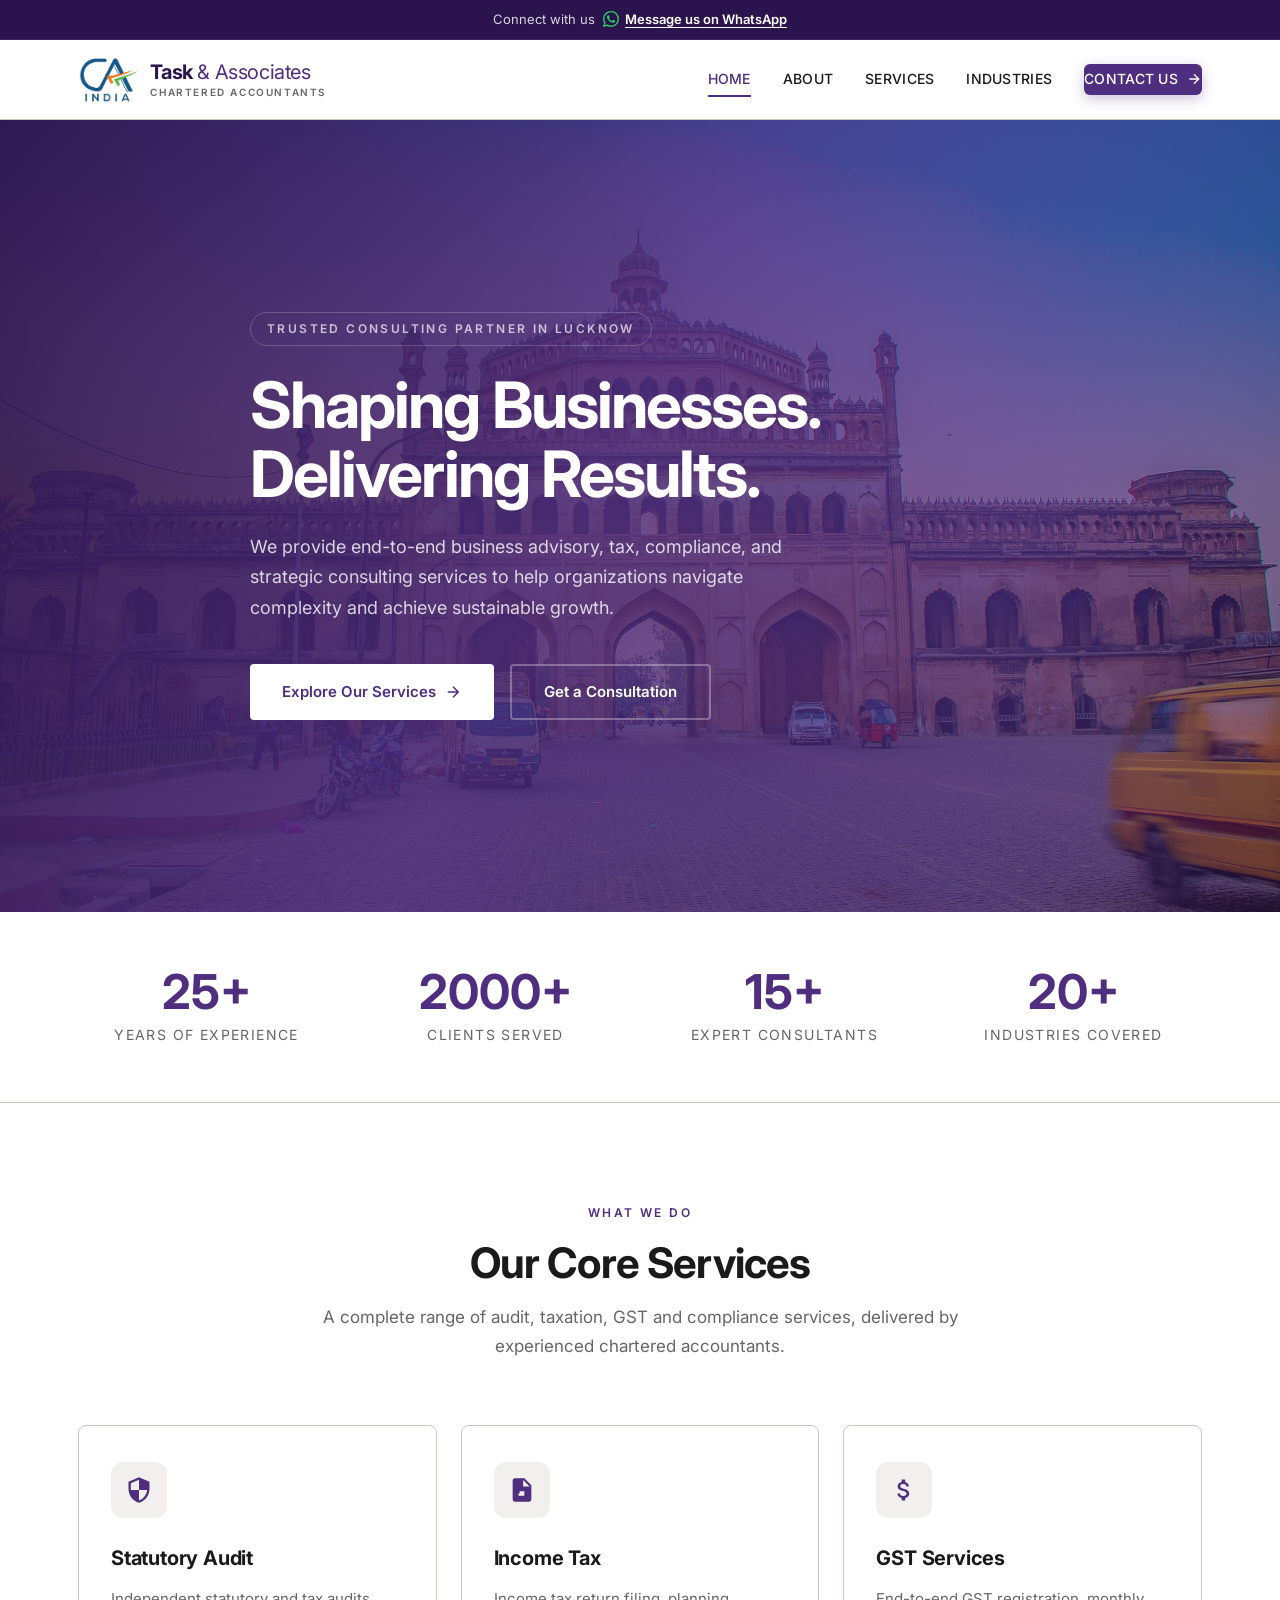
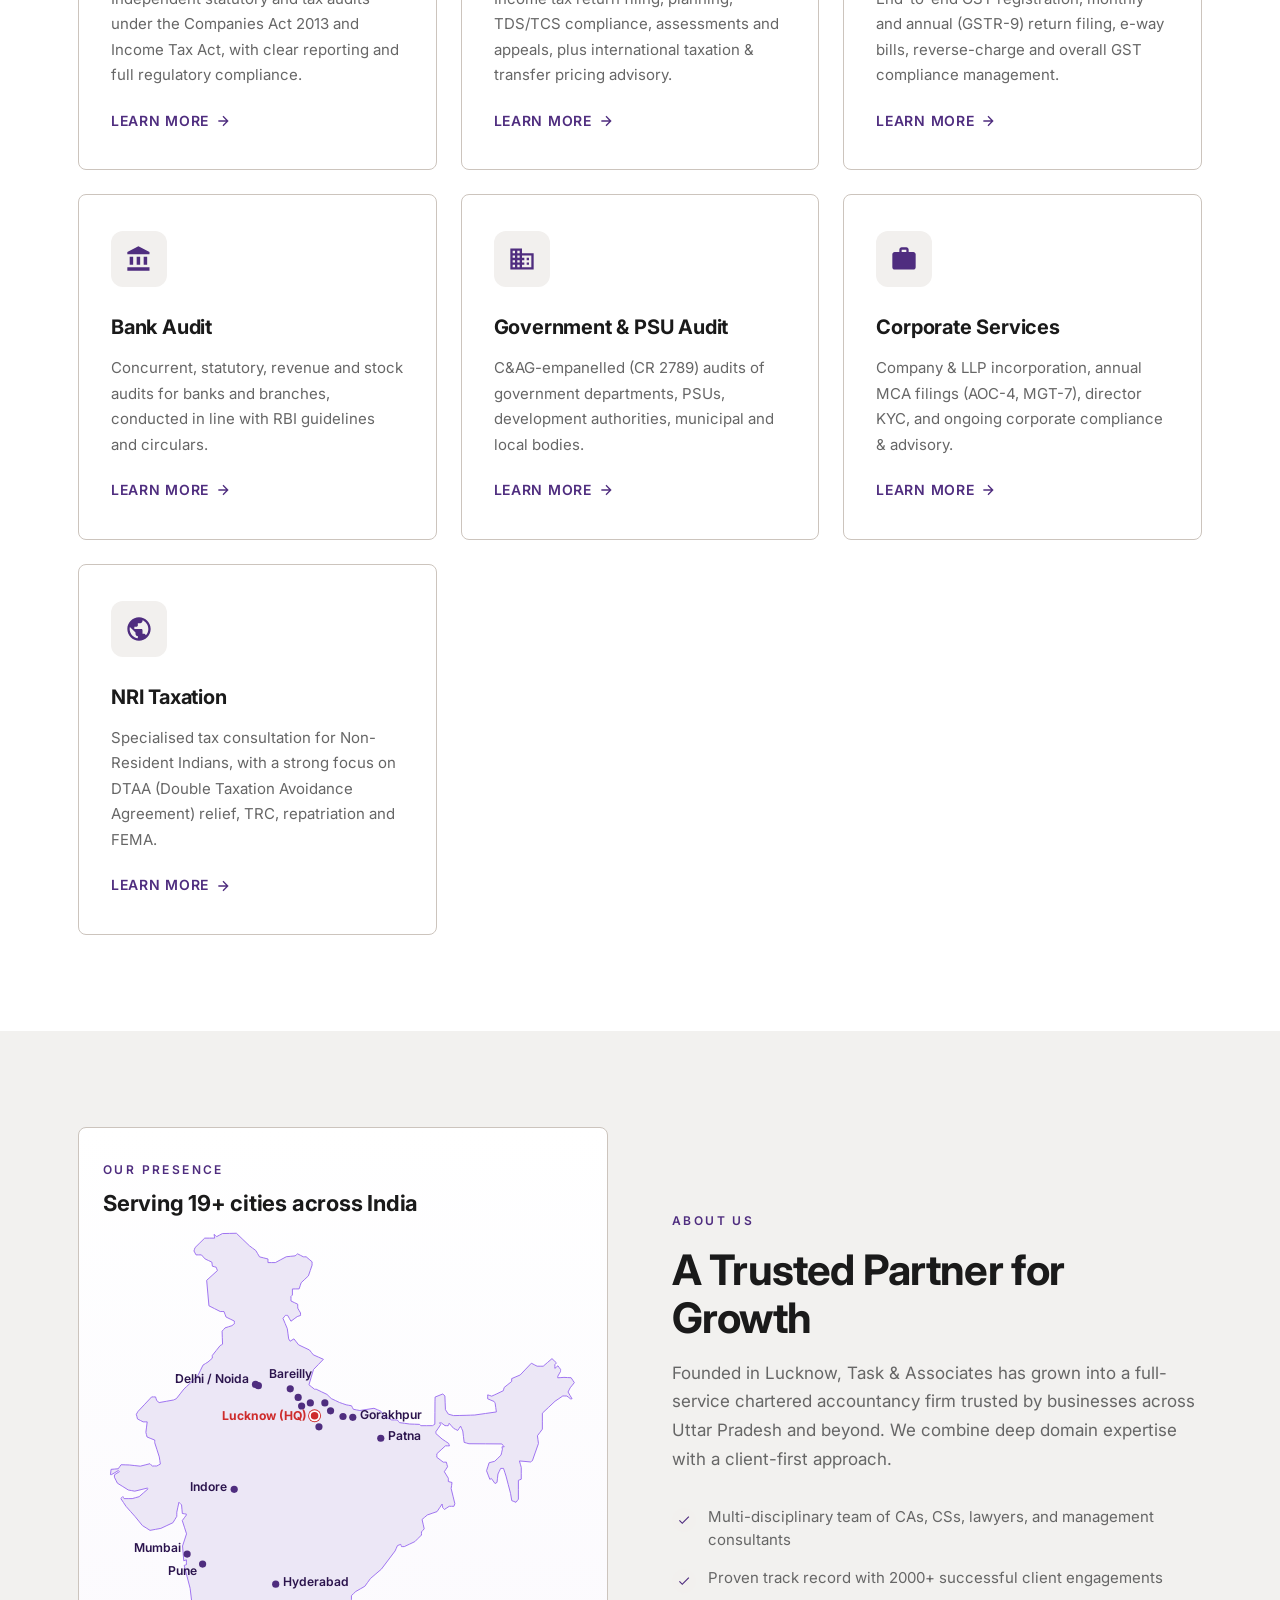
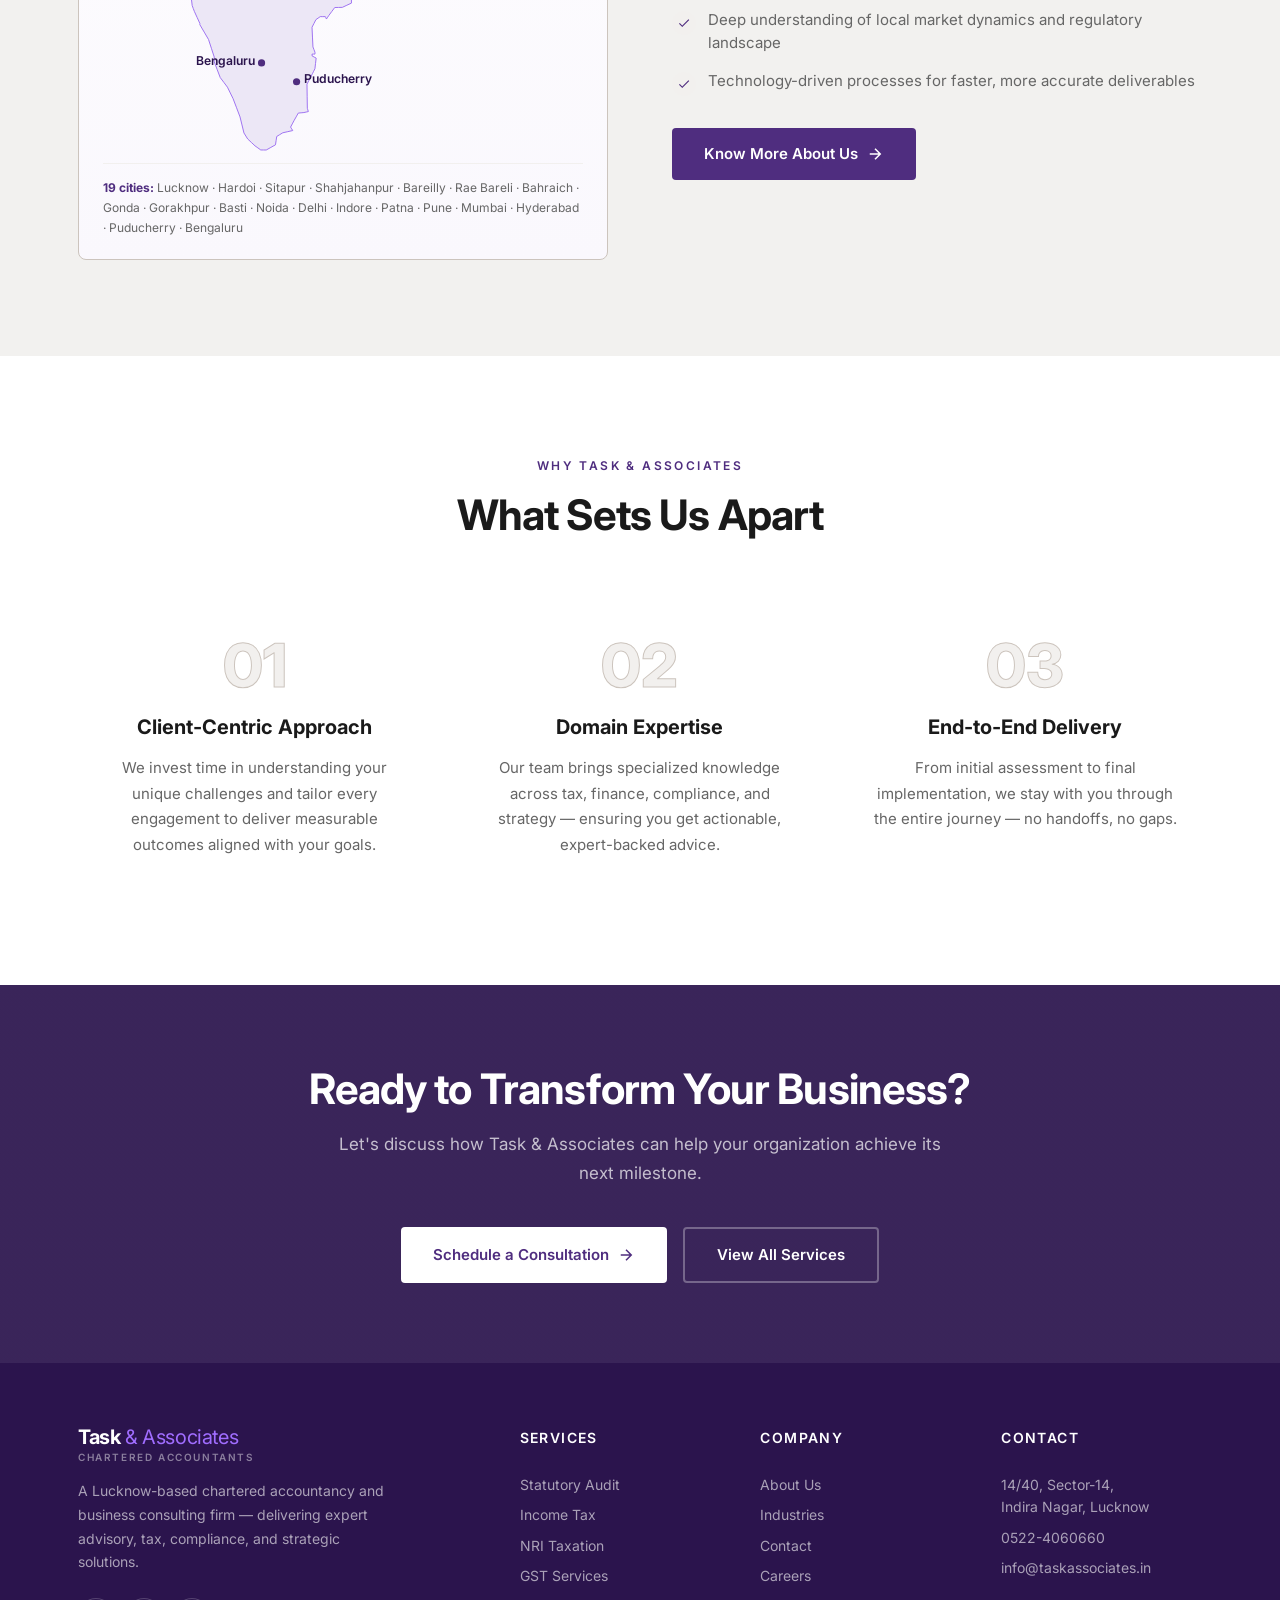
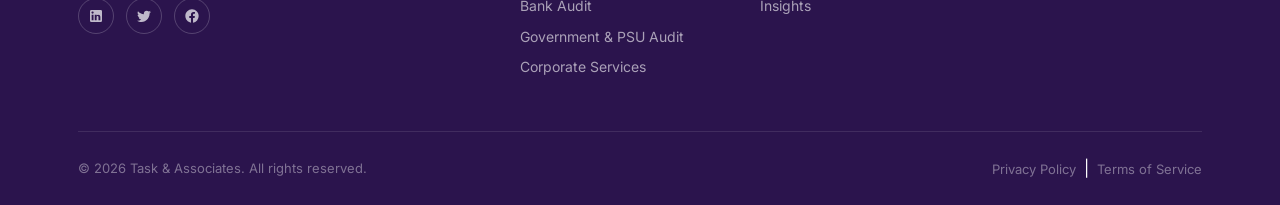
==== index.html @ 213aa06f "About: use real team photo in Our Story, remove office caption Co-Authored-By: Claude Opus 4.8 <nore" ====
<!DOCTYPE html>
<html lang="en">
<head>
  <meta charset="UTF-8">
  <meta name="viewport" content="width=device-width, initial-scale=1.0">
  <title>Task & Associates | Business & Task Consulting - Lucknow</title>
  <meta name="description" content="Task & Associates is a leading business and task consulting firm based in Lucknow, providing comprehensive advisory, tax, compliance, and strategic consulting services.">
  <link rel="preconnect" href="https://fonts.googleapis.com">
  <link rel="preconnect" href="https://fonts.gstatic.com" crossorigin>
  <link href="https://fonts.googleapis.com/css2?family=Inter:wght@300;400;500;600;700;800&display=swap" rel="stylesheet">
  <link rel="stylesheet" href="css/style.css?v=13">
</head>
<body>

  <!-- TOP BAR -->
  <div class="topbar">
    <div class="container">
      <span class="topbar-prefix">Connect with us</span>
      <a href="https://wa.me/919839041991" target="_blank" rel="noopener" aria-label="Message us on WhatsApp">
        <svg class="wa-icon" viewBox="0 0 24 24" aria-hidden="true"><path d="M17.472 14.382c-.297-.149-1.758-.867-2.03-.967-.273-.099-.471-.148-.67.15-.197.297-.767.966-.94 1.164-.173.199-.347.223-.644.075-.297-.15-1.255-.463-2.39-1.475-.883-.788-1.48-1.761-1.653-2.059-.173-.297-.018-.458.13-.606.134-.133.298-.347.446-.52.149-.174.198-.298.298-.497.099-.198.05-.371-.025-.52-.075-.149-.669-1.612-.916-2.207-.242-.579-.487-.5-.669-.51-.173-.008-.371-.01-.57-.01-.198 0-.52.074-.792.372-.272.297-1.04 1.016-1.04 2.479 0 1.462 1.065 2.875 1.213 3.074.149.198 2.096 3.2 5.077 4.487.709.306 1.262.489 1.694.625.712.227 1.36.195 1.871.118.571-.085 1.758-.719 2.006-1.413.248-.694.248-1.289.173-1.413-.074-.124-.272-.198-.57-.347M12.05 0C5.495 0 .16 5.335.157 11.892c0 2.096.547 4.142 1.588 5.945L.057 24l6.305-1.654a11.882 11.882 0 005.683 1.448h.005c6.554 0 11.89-5.335 11.893-11.893a11.821 11.821 0 00-3.48-8.413A11.815 11.815 0 0012.05 0M12.05 21.785h-.004a9.87 9.87 0 01-5.031-1.378l-.361-.214-3.741.982.998-3.648-.235-.374a9.86 9.86 0 01-1.51-5.26c.001-5.45 4.436-9.884 9.888-9.884 2.64 0 5.122 1.03 6.988 2.898a9.825 9.825 0 012.893 6.994c-.003 5.45-4.437 9.884-9.885 9.884"/></svg>
        Message us on WhatsApp
      </a>
    </div>
  </div>

  <!-- HEADER -->

  <header class="header" id="header">
    <div class="container">
      <a href="index.html" class="logo">
        <div class="logo-icon"><img src="images/ca-india-logo.png" alt="CA India — Chartered Accountants"></div>
        <div class="logo-name"><div class="logo-text">Task<span>&nbsp;&amp; Associates</span></div><div class="logo-tagline">Chartered Accountants</div></div>
      </a>
      <nav class="nav-desktop">
        <a href="index.html" class="active">Home</a>
        <a href="about.html">About</a>
        <a href="services.html">Services</a>
        <a href="industries.html">Industries</a>
        <a href="contact.html" class="btn-contact">
          Contact Us
          <svg viewBox="0 0 24 24" fill="none" stroke="currentColor" stroke-width="2"><path d="M5 12h14M12 5l7 7-7 7"/></svg>
        </a>
      </nav>
      <button class="hamburger" id="hamburger" aria-label="Menu">
        <span></span><span></span><span></span>
      </button>
    </div>
    <nav class="mobile-nav" id="mobileNav">
      <a href="index.html">Home</a>
      <a href="about.html">About</a>
      <a href="services.html">Services</a>
      <a href="industries.html">Industries</a>
      <a href="contact.html">Contact Us</a>
    </nav>
  </header>

  <!-- HERO -->
  <section class="hero">
    <div class="container">
      <div class="hero-content">
        <span class="hero-tag">Trusted Consulting Partner in Lucknow</span>
        <h1>Shaping Businesses. Delivering Results.</h1>
        <p>We provide end-to-end business advisory, tax, compliance, and strategic consulting services to help organizations navigate complexity and achieve sustainable growth.</p>
        <div class="hero-buttons">
          <a href="services.html" class="btn-primary">
            Explore Our Services
            <svg viewBox="0 0 24 24" fill="none" stroke="currentColor" stroke-width="2" width="18" height="18"><path d="M5 12h14M12 5l7 7-7 7"/></svg>
          </a>
          <a href="contact.html" class="btn-outline">Get a Consultation</a>
        </div>
      </div>
    </div>
  </section>

  <!-- STATS BAR -->
  <section class="stats-bar">
    <div class="container">
      <div class="stats-grid">
        <div class="stat-item">
          <div class="stat-number">25+</div>
          <div class="stat-label">Years of Experience</div>
        </div>
        <div class="stat-item">
          <div class="stat-number">2000+</div>
          <div class="stat-label">Clients Served</div>
        </div>
        <div class="stat-item">
          <div class="stat-number">15+</div>
          <div class="stat-label">Expert Consultants</div>
        </div>
        <div class="stat-item">
          <div class="stat-number">20+</div>
          <div class="stat-label">Industries Covered</div>
        </div>
      </div>
    </div>
  </section>

  <!-- SERVICES OVERVIEW -->
  <section class="section">
    <div class="container">
      <div class="section-header section-header--center">
        <span class="section-tag">What We Do</span>
        <h2 class="section-title">Our Core Services</h2>
        <p class="section-subtitle">A complete range of audit, taxation, GST and compliance services, delivered by experienced chartered accountants.</p>
      </div>
      <div class="services-grid">
        <div class="service-card">
          <div class="service-icon">
            <svg viewBox="0 0 24 24"><path d="M12 1L3 5v6c0 5.55 3.84 10.74 9 12 5.16-1.26 9-6.45 9-12V5l-9-4zm0 10.99h7c-.53 4.12-3.28 7.79-7 8.94V12H5V6.3l7-3.11v8.8z"/></svg>
          </div>
          <h3>Statutory Audit</h3>
          <p>Independent statutory and tax audits under the Companies Act 2013 and Income Tax Act, with clear reporting and full regulatory compliance.</p>
          <a href="services.html" class="service-link">
            Learn More
            <svg viewBox="0 0 24 24" fill="none" stroke="currentColor" stroke-width="2"><path d="M5 12h14M12 5l7 7-7 7"/></svg>
          </a>
        </div>
        <div class="service-card">
          <div class="service-icon">
            <svg viewBox="0 0 24 24"><path d="M14 2H6c-1.1 0-2 .9-2 2v16c0 1.1.9 2 2 2h12c1.1 0 2-.9 2-2V8l-6-6zm-1 7V3.5L18.5 9H13zm-3 4h4v2h-4v-2zm4 4H9v-2h5v2z"/></svg>
          </div>
          <h3>Income Tax</h3>
          <p>Income tax return filing, planning, TDS/TCS compliance, assessments and appeals, plus international taxation & transfer pricing advisory.</p>
          <a href="services.html" class="service-link">
            Learn More
            <svg viewBox="0 0 24 24" fill="none" stroke="currentColor" stroke-width="2"><path d="M5 12h14M12 5l7 7-7 7"/></svg>
          </a>
        </div>
        <div class="service-card">
          <div class="service-icon">
            <svg viewBox="0 0 24 24"><path d="M11.8 10.9c-2.27-.59-3-1.2-3-2.15 0-1.09 1.01-1.85 2.7-1.85 1.78 0 2.44.85 2.5 2.1h2.21c-.07-1.72-1.12-3.3-3.21-3.81V3h-3v2.16c-1.94.42-3.5 1.68-3.5 3.61 0 2.31 1.91 3.46 4.7 4.13 2.5.6 3 1.48 3 2.41 0 .69-.49 1.79-2.7 1.79-2.06 0-2.87-.92-2.98-2.1h-2.2c.12 2.19 1.76 3.42 3.68 3.83V21h3v-2.15c1.95-.37 3.5-1.5 3.5-3.55 0-2.84-2.43-3.81-4.7-4.4z"/></svg>
          </div>
          <h3>GST Services</h3>
          <p>End-to-end GST registration, monthly and annual (GSTR-9) return filing, e-way bills, reverse-charge and overall GST compliance management.</p>
          <a href="services.html" class="service-link">
            Learn More
            <svg viewBox="0 0 24 24" fill="none" stroke="currentColor" stroke-width="2"><path d="M5 12h14M12 5l7 7-7 7"/></svg>
          </a>
        </div>
        <div class="service-card">
          <div class="service-icon">
            <svg viewBox="0 0 24 24"><path d="M4 10v7h3v-7H4zm6 0v7h3v-7h-3zM2 22h19v-3H2v3zm14-12v7h3v-7h-3zm-4.5-9L2 6v2h19V6l-9.5-5z"/></svg>
          </div>
          <h3>Bank Audit</h3>
          <p>Concurrent, statutory, revenue and stock audits for banks and branches, conducted in line with RBI guidelines and circulars.</p>
          <a href="services.html" class="service-link">
            Learn More
            <svg viewBox="0 0 24 24" fill="none" stroke="currentColor" stroke-width="2"><path d="M5 12h14M12 5l7 7-7 7"/></svg>
          </a>
        </div>
        <div class="service-card">
          <div class="service-icon">
            <svg viewBox="0 0 24 24"><path d="M12 7V3H2v18h20V7H12zM6 19H4v-2h2v2zm0-4H4v-2h2v2zm0-4H4V9h2v2zm0-4H4V5h2v2zm4 12H8v-2h2v2zm0-4H8v-2h2v2zm0-4H8V9h2v2zm0-4H8V5h2v2zm10 12h-8v-2h2v-2h-2v-2h2v-2h-2V9h8v10zm-2-8h-2v2h2v-2zm0 4h-2v2h2v-2z"/></svg>
          </div>
          <h3>Government & PSU Audit</h3>
          <p>C&amp;AG-empanelled (CR 2789) audits of government departments, PSUs, development authorities, municipal and local bodies.</p>
          <a href="services.html" class="service-link">
            Learn More
            <svg viewBox="0 0 24 24" fill="none" stroke="currentColor" stroke-width="2"><path d="M5 12h14M12 5l7 7-7 7"/></svg>
          </a>
        </div>
        <div class="service-card">
          <div class="service-icon">
            <svg viewBox="0 0 24 24"><path d="M20 6h-4V4c0-1.1-.9-2-2-2h-4c-1.1 0-2 .9-2 2v2H4c-1.1 0-2 .9-2 2v11c0 1.1.9 2 2 2h16c1.1 0 2-.9 2-2V8c0-1.1-.9-2-2-2zm-6 0h-4V4h4v2z"/></svg>
          </div>
          <h3>Corporate Services</h3>
          <p>Company &amp; LLP incorporation, annual MCA filings (AOC-4, MGT-7), director KYC, and ongoing corporate compliance &amp; advisory.</p>
          <a href="services.html" class="service-link">
            Learn More
            <svg viewBox="0 0 24 24" fill="none" stroke="currentColor" stroke-width="2"><path d="M5 12h14M12 5l7 7-7 7"/></svg>
          </a>
        </div>
        <div class="service-card">
          <div class="service-icon">
            <svg viewBox="0 0 24 24"><path d="M12 2C6.48 2 2 6.48 2 12s4.48 10 10 10 10-4.48 10-10S17.52 2 12 2zm-1 17.93c-3.95-.49-7-3.85-7-7.93 0-.62.08-1.21.21-1.79L9 15v1c0 1.1.9 2 2 2v1.93zm6.9-2.54c-.26-.81-1-1.39-1.9-1.39h-1v-3c0-.55-.45-1-1-1H8v-2h2c.55 0 1-.45 1-1V7h2c1.1 0 2-.9 2-2v-.41c2.93 1.19 5 4.06 5 7.41 0 2.08-.8 3.97-2.1 5.39z"/></svg>
          </div>
          <h3>NRI Taxation</h3>
          <p>Specialised tax consultation for Non-Resident Indians, with a strong focus on DTAA (Double Taxation Avoidance Agreement) relief, TRC, repatriation and FEMA.</p>
          <a href="services.html" class="service-link">
            Learn More
            <svg viewBox="0 0 24 24" fill="none" stroke="currentColor" stroke-width="2"><path d="M5 12h14M12 5l7 7-7 7"/></svg>
          </a>
        </div>
      </div>
    </div>
  </section>

  <!-- ABOUT PREVIEW -->
  <section class="section bg-light">
    <div class="container">
      <div class="two-col">
                <div class="about-image presence-card">
          <div class="presence-head">
            <span class="presence-tag">Our Presence</span>
            <h3>Serving 19+ cities across India</h3>
          </div>
          <svg class="india-map" viewBox="0 12 667 742" xmlns="http://www.w3.org/2000/svg" role="img" aria-label="Map of India showing cities served by Task and Associates">
            <path d="m 215.2163,738.62564 -4,-2.84704 -5.08396,-4.77739 -5.08397,-4.77738 -2.58571,-4.16224 -2.58571,-4.16225 -2.73664,-11.17108 -2.73662,-11.1711 -4.80426,-12.66666 -4.80425,-12.66667 -3.9362,-8 -3.9362,-8 -5.01572,-6.66667 -5.01572,-6.66666 -4.17085,-10.95699 -4.17086,-10.95699 v -3.31493 -3.31493 l -3.95422,-12.19948 -3.95423,-12.19949 -6.04578,-10.31244 -6.04577,-10.31246 v -0.87925 -0.87925 l -3.817,-8.3369 -3.81701,-8.33689 -1.48505,-4 -1.48505,-4 -1.42982,-12 -1.42982,-12 -4.14814,-15.92888 -4.14815,-15.92888 1.54669,-0.51557 1.54668,-0.51556 v -3.36487 -3.36488 l -1.81762,0.6975 -1.81763,0.69748 -0.85927,-10.30346 -0.85928,-10.30345 2.77715,-8.4596 2.77715,-8.45961 -2.95944,-9.20386 -2.95943,-9.20386 2.85918,-3.86726 2.85919,-3.86725 v -0.62793 -0.62792 l -2.82757,-0.42607 -2.82757,-0.42607 -0.53124,-5.97786 -0.53125,-5.97787 -1.83309,-1.83308 -1.83308,-1.83309 -1.47477,6.87658 -1.47476,6.87658 -0.005,2.93437 -0.005,2.93437 -2.693839,4.41843 -2.69383,4.41844 -8.35049,3.90767 -8.350489,3.90766 -7.55505,1.39663 -7.55505,1.39663 -5.28474,-3.33611 -5.28474,-3.33612 -5.1109,-6.26743 -5.1109,-6.26744 -6.29777,-7.09401 -6.29777,-7.09403 -3.58171,-5.41234 -3.58172,-5.41234 1.39566,-1.39566 1.39566,-1.39566 0.89585,1.44951 0.89584,1.44951 5.58798,-0.008 5.58798,-0.008 4.83022,-1.3417 4.83022,-1.34169 6.2277,-5.48184 6.2277,-5.48184 -0.50394,-0.50394 -0.50394,-0.50394 -8.78786,2.16862 -8.78785,2.16862 -4.48755,-0.84186 -4.48755,-0.84187 -7.54448,-4.71911 -7.54448,-4.7191 -2.06743,-4.14426 -2.06753,-4.14313 v -1.6418 -1.6418 l 3.44902,-2.25988 3.44902,-2.25989 -0.72543,-0.72542 -0.72542,-0.72542 -4.79981,2.83196 -4.79981,2.83196 h -0.67902 -0.67901 l 0.42189,-3.66667 0.4219,-3.66667 4.97993,-0.41262 4.97994,-0.41263 1.96682,-2.80804 1.96683,-2.80804 5.71991,0.17657 5.71991,0.17656 7.64598,0.83928 7.64599,0.83928 6.69897,-1.71689 6.69897,-1.71689 1.58837,1.58838 1.58838,1.58838 h 3.15432 3.15433 l 2.49487,-1.33522 2.49488,-1.33522 -0.75993,-4.99811 -0.75994,-4.99812 -3.15593,-9.83685 -3.15593,-9.83687 v -1.8406 -1.8406 l -5.34549,-2.13884 -5.34548,-2.13884 -0.80513,-3.20788 -0.80512,-3.20787 0.91322,-7.30916 0.91322,-7.30916 h -2.82883 -2.82882 l -3.91447,-2.02425 -3.91447,-2.02425 -0.80629,-3.2125 -0.80628,-3.2125 1.1203,-1.95513 1.12031,-1.95512 9.50149,-10.14146 9.5015,-10.14145 h 2.74199 2.74198 l 0.80815,2.54625 0.80816,2.54627 1.67494,1.39008 1.67494,1.39008 9.94009,-1.78487 9.940089,-1.78486 2,-0.90115 1.999999,-0.90113 5.33334,-6.7847 5.33333,-6.78468 3.72072,-3.46565 3.72071,-3.46564 5.93016,-5.83483 5.93016,-5.83481 3.55728,-7.27084 3.55729,-7.27083 3.45851,-2.1405 3.45851,-2.14051 3,-2.65292 3,-2.65293 v -1.91003 -1.91004 l 5.45108,-6.85755 5.45108,-6.85754 1.66944,-0.94715 1.66942,-0.94716 -0.31645,-9.05284 -0.31645,-9.05285 2.02382,-2.28313 2.02384,-2.28315 4.83878,-1.55729 4.83877,-1.5573 1.66667,-1.32282 1.66666,-1.32283 v -1.85407 -1.85406 l -5.76484,-2.80079 -5.76485,-2.80077 -1.45267,-3.84856 -1.45253,-3.84856 h -2.59459 -2.5946 l -7.85456,-3.95934 -7.85456,-3.95934 -1.57907,-17.70733 -1.57908,-17.707325 7.47046,-6.786157 7.47045,-6.786156 -0.89811,-2.340429 -0.8981,-2.34043 -2.58502,-0.675996 -2.58501,-0.675996 -0.40827,-2.858883 -0.40825,-2.858883 -4.66667,-2.194372 -4.66667,-2.194372 -2.53998,-2.810829 -2.53999,-2.810829 h -3.74643 -3.74644 l -1.45411,-2.717031 -1.45411,-2.717029 0.74048,-2.333039 0.74048,-2.333038 6.72316,-6.616599 6.72317,-6.616597 h 6.94355 6.94356 l -0.45187,-2.594964 -0.45185,-2.594964 1.85544,1.53988 1.85544,1.539881 3.92975,-2.097217 3.92976,-2.097217 9.73397,-0.217171 9.73397,-0.217172 9.06994,8.702805 9.06993,8.702805 4.40104,3.271139 4.40103,3.27114 2.6031,4.411929 2.60311,4.411929 5.85861,1.475219 5.85863,1.475217 v 2.50838 2.50838 h 5.14564 5.14564 l 7.58808,-4.049225 7.58808,-4.049227 6.13351,-0.62063 6.13351,-0.620631 1.70365,-1.413913 1.70367,-1.413914 4.02957,2.083771 4.02956,2.083769 h 1.96391 1.96392 l 4.10229,3.451859 4.10231,3.451857 v 2.339408 2.339408 l -2.56184,7.446105 -2.56183,7.446105 -5.03233,4.746637 -5.03234,4.746639 -1.40582,4.287074 -1.40584,4.287069 -4.66667,0.0623 -4.66667,0.0622 v 4.21767 4.21768 l -1,1.00455 -1,1.00454 v 3.13269 3.13268 l 4.66667,2.22538 4.66667,2.22537 0.0472,2.75305 0.0472,2.75305 1.9055,3.33334 1.90551,3.33333 0.0472,1.70851 0.0472,1.70852 -2.33333,0.822 -2.33334,0.82198 -4.34937,3.21626 -4.34939,3.21625 -2.31728,-4.07167 -2.31729,-4.07165 -1.50341,-0.008 -1.5034,-0.008 -1.7146,2.06597 -1.7146,2.06596 2.99361,7.22264 2.99361,7.22263 0.96058,7.07852 0.96057,7.07852 0.99231,1.60557 0.99229,1.60558 2.63773,-1.63936 2.63774,-1.63936 3.2599,4.15804 3.2599,4.15804 7.57764,3.58784 7.57762,3.58784 2.6316,3.34553 2.6316,3.34553 7.03387,3.11071 7.03388,3.11071 -6.91036,7.13454 -6.91036,7.13455 -3.14015,10.57763 -3.14014,10.57762 3.84796,3.07908 3.84794,3.07909 1.20044,0.007 1.20044,0.007 7.46623,3.5886 7.46623,3.58858 2.99262,2.88888 2.99262,2.88888 5.67405,2.7075 5.67404,2.70749 4.66667,1.63416 4.66667,1.63417 3.70365,0.67096 3.70365,0.67096 1.31255,2.45254 1.31256,2.45252 4.50292,0.84476 4.50292,0.84474 9.8142,-1.55618 9.81421,-1.5562 4.80499,2.03856 4.80499,2.03857 2.21452,3.37977 2.2145,3.37976 5.26072,2.68383 5.26071,2.68381 h 3.88987 3.88985 l 1.52101,1.83271 1.52102,1.83271 6.97557,0.99337 6.97559,0.99336 6.96587,0.25089 6.96585,0.25091 0.92303,0.92303 0.92302,0.92302 8.11112,-0.0204 8.11111,-0.0204 1.61844,-1.02846 1.61844,-1.02846 0.10853,-15.95112 0.10854,-15.95112 0.086,-2.91381 0.086,-2.91381 5.38509,-2.15468 5.38509,-2.15468 1.40227,1.40226 1.40228,1.40228 0.38401,9.5432 0.384,9.54319 2.03242,3.10187 2.03241,3.10185 3.6498,1.00557 3.6498,1.00559 8.66667,-0.20035 8.66666,-0.20033 6,-0.20389 6,-0.2039 15.04815,-2.13725 15.04815,-2.13727 -0.88471,-6.10958 -0.88469,-6.10959 -0.65955,-1.13604 -0.65954,-1.13605 -4.50391,-1.88184 -4.50389,-1.88186 v -2.73862 -2.73863 l 2.82554,0.8968 2.82555,0.89679 3.50779,-1.61398 3.50778,-1.61398 4.54252,-2.18224 4.54254,-2.18226 0.58048,-2.21973 0.58046,-2.21975 5.21034,-4.18713 5.21033,-4.18715 v -1.98454 -1.98455 l 5.89897,-2.5286 5.89896,-2.52858 7.78179,-8.17726 7.78177,-8.17725 3.98592,2.07835 3.98592,2.07834 4.25224,0.008 4.25224,0.008 6.0931,-5.27353 6.09309,-5.27353 3.07748,2.9402 3.0775,2.9402 -1.0895,1.26666 -1.08948,1.26667 v 2.56325 2.56327 l 2.14428,-1.7796 2.1443,-1.7796 1.8557,2.53785 1.85572,2.53784 -0.0472,1.41183 -0.0472,1.41183 -1.9055,3.33333 -1.90551,3.33333 -0.0472,1.05771 -0.0472,1.05771 4.33333,-0.2973 4.33334,-0.2973 4.96926,0.23958 4.96926,0.2396 2.23409,3.40966 2.23409,3.40965 -2.88893,3.59034 -2.88893,3.59035 -1.49258,2.92128 -1.49257,2.92127 2.79985,4.7454 2.79986,4.74538 h -1.03354 -1.03352 l -2.58817,-1.9576 -2.58817,-1.95758 -2.79936,-0.0424 -2.79936,-0.0424 -5.38843,3.66666 -5.38843,3.66667 -8.81221,8.28771 -8.81222,8.28769 v 11.11993 11.11992 l -3.43397,4.59238 -3.43397,4.59237 0.71976,5.33333 0.71976,5.33334 -4.21271,12 -4.21271,12 -1.25398,0.85716 -1.25398,0.85715 -7.77806,-0.70529 -7.77807,-0.70529 1.29229,4.506 1.29231,4.506 v 8.19948 8.19948 l -2,0.76748 -2,0.76746 v 13.12035 13.12033 l -1.66667,2.13243 -1.66666,2.13241 -2.92642,-1.14072 -2.92641,-1.14073 -0.87372,-5.07019 -0.87371,-5.07018 -3.11882,-12 -3.11883,-12 -1.75353,-5.33334 -1.75352,-5.33333 h -1.97623 -1.97621 l -1.8764,3.91499 -1.87642,3.91498 -0.65174,5.7823 -0.65175,5.78229 -1.35809,0.83935 -1.35811,0.83936 -2.58125,-3.54351 -2.58127,-3.54349 -1.04625,0.64662 -1.04626,0.64662 -2.29006,-5.99647 -2.29008,-5.99647 1.78588,-5.56113 1.78586,-5.56113 3.87506,-1.02258 3.87505,-1.02257 4.39667,-4.26142 4.39668,-4.26142 0.97984,-4.13149 0.97984,-4.13149 -0.31002,-1.66667 -0.31001,-1.66667 h 1.55504 1.55504 l -1.65985,-2 -1.65986,-2 -22.83673,-0.13293 -22.83675,-0.13293 -3.33333,-0.92696 -3.33334,-0.92698 -0.96818,-7.94012 -0.96818,-7.94013 -1.51006,-3.33333 -1.51006,-3.33334 -1.99806,2.9704 -1.99807,2.97039 -2.85703,-1.47487 -2.85702,-1.47486 -3.08122,-3.49554 -3.08121,-3.49552 -0.69656,1.66667 -0.69657,1.66667 -2.22222,-0.0424 -2.22222,-0.0424 -2.58818,-1.95759 -2.58817,-1.9576 h -1.15719 -1.15717 l 0.76739,1.24165 0.76738,1.24167 -3.35537,4.9444 -3.35536,4.9444 v 1.26105 1.26106 l 4.33333,3.81332 4.33334,3.8133 4.56388,3.07291 4.56386,3.07291 0.54724,1.66666 0.54724,1.66667 h -2.80757 -2.80757 l -5.9702,5.50315 -5.97022,5.50314 v 2.429 2.429 l 4.45919,3.40119 4.45919,3.40118 h 2.18208 2.18208 l 0.80509,3.20775 0.80509,3.20775 -2.24342,3.42389 -2.24342,3.42389 2.79706,4.52574 2.79706,4.52574 v 2.30078 2.30078 l 2.56204,0.66999 2.56206,0.66999 -0.61258,4.20518 -0.61256,4.20519 2.58803,10.56085 2.58804,10.56087 -0.68017,1.77247 -0.68016,1.77248 h -3.23759 -3.2376 l -3.35488,2.1982 -3.35488,2.19821 -1.13545,-1.19821 -1.13546,-1.1982 -0.46276,-2.56956 -0.46274,-2.56956 -3.48502,5.23622 -3.48501,5.23623 -6.83025,2.38175 -6.83026,2.38174 -3.61598,3.11035 -3.61599,3.11033 1.49424,6.50792 1.49424,6.50791 -1.89632,2.10499 -1.89632,2.10498 v 2.18391 2.18389 l -4.56725,4.56726 -4.56726,4.56725 -7.35017,3.4772 -7.35019,3.47718 h -1.97145 -1.97146 l -0.52441,-1.57321 -0.5244,-1.57321 -2.26491,0.86912 -2.2649,0.86913 -1.63688,3.70409 -1.63688,3.70408 -9.53804,12.66667 -9.53804,12.66667 -7.60648,6.51918 -7.60648,6.51918 -3.89774,5.38068 -3.89774,5.38068 -6.30932,3.63956 -6.30934,3.63956 -3,2.84585 -3,2.84585 v 5.219 5.219 l -6.33333,2.95159 -6.33334,2.95157 -5.25897,0.1108 -5.25899,0.1108 -4.07434,5.47402 -4.07436,5.47401 -1.70722,2.52599 -1.70721,2.52598 -0.73723,-1.66666 -0.73724,-1.66667 h -3.59221 -3.59221 l -2.98119,2.08811 -2.9812,2.0881 -2.69829,5.28912 -2.69831,5.28911 0.63792,13.66356 0.63793,13.66356 1.41156,3.71268 1.41156,3.71269 v 1.24653 1.24654 h -2 -2 v 1.28642 1.28642 l 2.83419,1.51681 2.8342,1.51681 -0.86745,7.3807 -0.86747,7.38068 -1.74589,3.48274 -1.7459,3.48275 -3.76314,7.23493 -3.76316,7.23495 0.23496,16.76505 0.23496,16.76507 0.71644,2.28892 0.71644,2.28892 -3.07576,0.6788 -3.07575,0.67881 -3.91979,0.3656 -3.91977,0.36561 -3.0138,5.33334 -3.01379,5.33333 -2.34532,4.40032 -2.34532,4.40032 1.50588,2.41131 1.5059,2.4113 -6.91764,1.5481 -6.91763,1.54809 -4.21623,2.56405 -4.21624,2.56404 -0.86989,5.80086 -0.86988,5.80085 -6.41975,3.60871 -6.41975,3.60872 -3.80349,-0.0423 -3.80349,-0.0423 -4,-2.84704 z" fill="#ece7f6" stroke="#9a6cf0" stroke-width="1.3" stroke-linejoin="round"/>
            <g fill="#4f2d7f">
              <circle cx="276.0" cy="263.5" r="5"/>
              <circle cx="288.1" cy="259.3" r="5"/>
              <circle cx="271.2" cy="251.6" r="5"/>
              <circle cx="260.2" cy="239.7" r="5"/>
              <circle cx="300.1" cy="292.4" r="5"/>
              <circle cx="308.3" cy="259.3" r="5"/>
              <circle cx="316.2" cy="270.2" r="5"/>
              <circle cx="347.1" cy="279.3" r="5"/>
              <circle cx="333.5" cy="278.1" r="5"/>
              <circle cx="215.9" cy="235.3" r="5"/>
              <circle cx="211.9" cy="233.5" r="5"/>
              <circle cx="182.3" cy="379.3" r="5"/>
              <circle cx="386.0" cy="308.3" r="5"/>
              <circle cx="138.4" cy="483.2" r="5"/>
              <circle cx="116.9" cy="469.3" r="5"/>
              <circle cx="240.0" cy="511.1" r="5"/>
              <circle cx="269.0" cy="646.7" r="5"/>
              <circle cx="220.3" cy="620.5" r="5"/>
            </g>
            <circle class="hq-pulse" cx="294.0" cy="277.1" r="9" fill="#ce2c2c"/>
            <circle cx="294.0" cy="277.1" r="6.5" fill="#ce2c2c" stroke="#fff" stroke-width="2.5"/>
            <g font-family="Inter, Arial, sans-serif" font-size="17" font-weight="600" fill="#2b144d">
              <text x="203" y="231" text-anchor="end">Delhi / Noida</text>
              <text x="260" y="224" text-anchor="middle">Bareilly</text>
              <text x="284" y="283" text-anchor="end" fill="#ce2c2c" font-weight="700">Lucknow (HQ)</text>
              <text x="357" y="282" text-anchor="start">Gorakhpur</text>
              <text x="396" y="311" text-anchor="start">Patna</text>
              <text x="173" y="382" text-anchor="end">Indore</text>
              <text x="108" y="466" text-anchor="end">Mumbai</text>
              <text x="130" y="499" text-anchor="end">Pune</text>
              <text x="250" y="513" text-anchor="start">Hyderabad</text>
              <text x="211" y="623" text-anchor="end">Bengaluru</text>
              <text x="279" y="649" text-anchor="start">Puducherry</text>
            </g>
          </svg>
          <div class="presence-list"><strong>19 cities:</strong> Lucknow &middot; Hardoi &middot; Sitapur &middot; Shahjahanpur &middot; Bareilly &middot; Rae Bareli &middot; Bahraich &middot; Gonda &middot; Gorakhpur &middot; Basti &middot; Noida &middot; Delhi &middot; Indore &middot; Patna &middot; Pune &middot; Mumbai &middot; Hyderabad &middot; Puducherry &middot; Bengaluru</div>
        </div>
        <div class="about-content">
          <span class="section-tag">About Us</span>
          <h2 class="section-title">A Trusted Partner for Growth</h2>
          <p class="section-subtitle">Founded in Lucknow, Task & Associates has grown into a full-service chartered accountancy firm trusted by businesses across Uttar Pradesh and beyond. We combine deep domain expertise with a client-first approach.</p>
          <div class="features-list">
            <div class="feature-item">
              <div class="feature-check">
                <svg viewBox="0 0 24 24"><path d="M9 16.17L4.83 12l-1.42 1.41L9 19 21 7l-1.41-1.41z"/></svg>
              </div>
              <span>Multi-disciplinary team of CAs, CSs, lawyers, and management consultants</span>
            </div>
            <div class="feature-item">
              <div class="feature-check">
                <svg viewBox="0 0 24 24"><path d="M9 16.17L4.83 12l-1.42 1.41L9 19 21 7l-1.41-1.41z"/></svg>
              </div>
              <span>Proven track record with 2000+ successful client engagements</span>
            </div>
            <div class="feature-item">
              <div class="feature-check">
                <svg viewBox="0 0 24 24"><path d="M9 16.17L4.83 12l-1.42 1.41L9 19 21 7l-1.41-1.41z"/></svg>
              </div>
              <span>Deep understanding of local market dynamics and regulatory landscape</span>
            </div>
            <div class="feature-item">
              <div class="feature-check">
                <svg viewBox="0 0 24 24"><path d="M9 16.17L4.83 12l-1.42 1.41L9 19 21 7l-1.41-1.41z"/></svg>
              </div>
              <span>Technology-driven processes for faster, more accurate deliverables</span>
            </div>
          </div>
          <a href="about.html" class="btn-primary" style="background:var(--primary-purple);color:white;">
            Know More About Us
            <svg viewBox="0 0 24 24" fill="none" stroke="currentColor" stroke-width="2" width="18" height="18"><path d="M5 12h14M12 5l7 7-7 7"/></svg>
          </a>
        </div>
      </div>
    </div>
  </section>

  <!-- WHY CHOOSE US -->
  <section class="section">
    <div class="container">
      <div class="section-header section-header--center">
        <span class="section-tag">Why Task & Associates</span>
        <h2 class="section-title">What Sets Us Apart</h2>
      </div>
      <div class="why-grid">
        <div class="why-card">
          <div class="why-number">01</div>
          <h3>Client-Centric Approach</h3>
          <p>We invest time in understanding your unique challenges and tailor every engagement to deliver measurable outcomes aligned with your goals.</p>
        </div>
        <div class="why-card">
          <div class="why-number">02</div>
          <h3>Domain Expertise</h3>
          <p>Our team brings specialized knowledge across tax, finance, compliance, and strategy — ensuring you get actionable, expert-backed advice.</p>
        </div>
        <div class="why-card">
          <div class="why-number">03</div>
          <h3>End-to-End Delivery</h3>
          <p>From initial assessment to final implementation, we stay with you through the entire journey — no handoffs, no gaps.</p>
        </div>
      </div>
    </div>
  </section>

  <!-- CTA -->
  <section class="cta-section">
    <div class="container">
      <h2 class="section-title">Ready to Transform Your Business?</h2>
      <p class="section-subtitle">Let's discuss how Task & Associates can help your organization achieve its next milestone.</p>
      <div class="cta-buttons">
        <a href="contact.html" class="btn-primary">
          Schedule a Consultation
          <svg viewBox="0 0 24 24" fill="none" stroke="currentColor" stroke-width="2" width="18" height="18"><path d="M5 12h14M12 5l7 7-7 7"/></svg>
        </a>
        <a href="services.html" class="btn-outline">View All Services</a>
      </div>
    </div>
  </section>

  <!-- FOOTER -->
  <footer class="footer">
    <div class="container">
      <div class="footer-grid">
        <div class="footer-brand">
          <div class="logo-name"><div class="logo-text">Task<span>&nbsp;&amp; Associates</span></div><div class="logo-tagline">Chartered Accountants</div></div>
          <p>A Lucknow-based chartered accountancy and business consulting firm — delivering expert advisory, tax, compliance, and strategic solutions.</p>
          <div class="footer-social">
            <a href="#" class="social-icon" aria-label="LinkedIn">
              <svg viewBox="0 0 24 24"><path d="M19 3a2 2 0 012 2v14a2 2 0 01-2 2H5a2 2 0 01-2-2V5a2 2 0 012-2h14m-.5 15.5v-5.3a3.26 3.26 0 00-3.26-3.26c-.85 0-1.84.52-2.32 1.3v-1.11h-2.79v8.37h2.79v-4.93c0-.77.62-1.4 1.39-1.4a1.4 1.4 0 011.4 1.4v4.93h2.79M6.88 8.56a1.68 1.68 0 001.68-1.68c0-.93-.75-1.69-1.68-1.69a1.69 1.69 0 00-1.69 1.69c0 .93.76 1.68 1.69 1.68m1.39 9.94v-8.37H5.5v8.37h2.77z"/></svg>
            </a>
            <a href="#" class="social-icon" aria-label="Twitter">
              <svg viewBox="0 0 24 24"><path d="M22.46 6c-.77.35-1.6.58-2.46.69.88-.53 1.56-1.37 1.88-2.38-.83.5-1.75.85-2.72 1.05C18.37 4.5 17.26 4 16 4c-2.35 0-4.27 1.92-4.27 4.29 0 .34.04.67.11.98C8.28 9.09 5.11 7.38 3 4.79c-.37.63-.58 1.37-.58 2.15 0 1.49.75 2.81 1.91 3.56-.71 0-1.37-.2-1.95-.5v.03c0 2.08 1.48 3.82 3.44 4.21a4.22 4.22 0 01-1.93.07 4.28 4.28 0 004 2.98 8.521 8.521 0 01-5.33 1.84c-.34 0-.68-.02-1.02-.06C3.44 20.29 5.7 21 8.12 21 16 21 20.33 14.46 20.33 8.79c0-.19 0-.37-.01-.56.84-.6 1.56-1.36 2.14-2.23z"/></svg>
            </a>
            <a href="#" class="social-icon" aria-label="Facebook">
              <svg viewBox="0 0 24 24"><path d="M12 2.04C6.5 2.04 2 6.53 2 12.06c0 5 3.66 9.15 8.44 9.9v-7H7.9v-2.9h2.54V9.85c0-2.51 1.49-3.89 3.78-3.89 1.09 0 2.23.19 2.23.19v2.47h-1.26c-1.24 0-1.63.77-1.63 1.56v1.88h2.78l-.45 2.9h-2.33v7a10 10 0 008.44-9.9c0-5.53-4.5-10.02-10-10.02z"/></svg>
            </a>
          </div>
        </div>
        <div class="footer-col">
          <h4>Services</h4>
          <a href="services.html">Statutory Audit</a>
          <a href="services.html">Income Tax</a>
          <a href="services.html">NRI Taxation</a>
          <a href="services.html">GST Services</a>
          <a href="services.html">Bank Audit</a>
          <a href="services.html">Government & PSU Audit</a>
          <a href="services.html">Corporate Services</a>
        </div>
        <div class="footer-col">
          <h4>Company</h4>
          <a href="about.html">About Us</a>
          <a href="industries.html">Industries</a>
          <a href="contact.html">Contact</a>
          <a href="#">Careers</a>
          <a href="#">Insights</a>
        </div>
        <div class="footer-col">
          <h4>Contact</h4>
          <a href="#">14/40, Sector-14,<br>Indira Nagar, Lucknow</a>
          <a href="tel:05224060660">0522-4060660</a>
          <a href="mailto:info@taskassociates.in">info@taskassociates.in</a>
        </div>
      </div>
      <div class="footer-bottom">
        <p>&copy; 2026 Task & Associates. All rights reserved.</p>
        <div>
          <a href="#">Privacy Policy</a> &nbsp;|&nbsp; <a href="#">Terms of Service</a>
        </div>
      </div>
    </div>
  </footer>

  <script src="js/main.js"></script>
</body>
</html>
---- css/style.css ----
/* ===== RESET & BASE ===== */
*, *::before, *::after {
  margin: 0;
  padding: 0;
  box-sizing: border-box;
}

:root {
  --primary-purple: #4f2d7f;
  --dark-purple: #2b144d;
  --light-purple: #a06dff;
  --accent-red: #ce2c2c;
  --bg-light: #f2f1ef;
  --bg-white: #ffffff;
  --border-color: #ccc4bd;
  --text-dark: #1a1a1a;
  --text-secondary: #666666;
  --text-light: #ffffff;
  --surface-light: #f2f0ee;
  --font-primary: 'Inter', sans-serif;
  --max-width: 1172px;
  --header-height: 80px;
  --topbar-height: 40px;
}

html {
  font-size: 62.5%;
  scroll-behavior: smooth;
}

body {
  font-family: var(--font-primary);
  font-size: 1.6rem;
  line-height: 1.6;
  color: var(--text-dark);
  background: var(--bg-white);
  overflow-x: hidden;
}

a {
  text-decoration: none;
  color: inherit;
  transition: color 0.3s ease;
}

ul { list-style: none; }

img {
  max-width: 100%;
  height: auto;
  display: block;
}

.container {
  max-width: var(--max-width);
  margin: 0 auto;
  padding: 0 2.4rem;
}

/* ===== TOP BAR ===== */
.topbar {
  position: fixed;
  top: 0;
  left: 0;
  width: 100%;
  height: var(--topbar-height);
  background: var(--dark-purple);
  z-index: 1001;
  display: flex;
  align-items: center;
  border-bottom: 1px solid rgba(255,255,255,0.08);
}

.topbar .container {
  display: flex;
  align-items: center;
  justify-content: center;
  gap: 0.8rem;
  font-size: 1.3rem;
  color: rgba(255,255,255,0.82);
}

.topbar a {
  display: inline-flex;
  align-items: center;
  gap: 0.6rem;
  color: #fff;
  font-weight: 600;
  text-decoration: underline;
  text-underline-offset: 3px;
  transition: color 0.3s ease;
}

.topbar a:hover {
  color: var(--light-purple);
}

.topbar .wa-icon {
  width: 16px;
  height: 16px;
  fill: #25D366;
  flex-shrink: 0;
}

@media (max-width: 480px) {
  .topbar .container { font-size: 1.15rem; gap: 0.5rem; }
  .topbar-prefix { display: none; }
}

/* ===== HEADER & NAV ===== */
.header {
  position: fixed;
  top: var(--topbar-height);
  left: 0;
  width: 100%;
  height: var(--header-height);
  background: var(--bg-white);
  z-index: 1000;
  border-bottom: 1px solid var(--border-color);
  transition: box-shadow 0.3s ease;
}

.header.scrolled {
  box-shadow: 0 2px 20px rgba(0,0,0,0.08);
}

.header .container {
  display: flex;
  align-items: center;
  justify-content: space-between;
  height: 100%;
}

.logo {
  display: flex;
  align-items: center;
  gap: 1rem;
}

.logo-icon {
  height: 48px;
  display: flex;
  align-items: center;
  justify-content: center;
  flex-shrink: 0;
}

.logo-icon img {
  height: 44px;
  width: auto;
  display: block;
}

.logo-name {
  display: flex;
  flex-direction: column;
  line-height: 1.05;
}

.logo-text {
  font-size: 2rem;
  font-weight: 700;
  color: var(--dark-purple);
  letter-spacing: -0.02em;
}

.logo-text span {
  color: var(--primary-purple);
  font-weight: 400;
}

.logo-tagline {
  font-size: 1rem;
  font-weight: 600;
  letter-spacing: 0.16em;
  text-transform: uppercase;
  color: var(--text-secondary);
  margin-top: 4px;
}

.nav-desktop {
  display: flex;
  align-items: center;
  gap: 3.2rem;
}

.nav-desktop a {
  font-size: 1.4rem;
  font-weight: 500;
  color: var(--text-dark);
  letter-spacing: 0.02em;
  text-transform: uppercase;
  position: relative;
  padding: 0.4rem 0;
}

.nav-desktop a::after {
  content: '';
  position: absolute;
  bottom: -2px;
  left: 0;
  width: 0;
  height: 2px;
  background: var(--primary-purple);
  transition: width 0.3s cubic-bezier(0.4, 0, 0.2, 1);
}

.nav-desktop a:hover::after,
.nav-desktop a.active::after {
  width: 100%;
}

.nav-desktop a:hover,
.nav-desktop a.active {
  color: var(--primary-purple);
}

.btn-contact {
  display: inline-flex;
  align-items: center;
  gap: 0.8rem;
  background: var(--primary-purple);
  color: var(--text-light);
  padding: 1.1rem 2.4rem;
  border-radius: 6px;
  font-size: 1.4rem;
  font-weight: 600;
  letter-spacing: 0.04em;
  text-transform: uppercase;
  box-shadow: 0 4px 14px rgba(79, 45, 127, 0.28);
  transition: all 0.3s cubic-bezier(0.4, 0, 0.2, 1);
  border: none;
  cursor: pointer;
}

/* keep the label + arrow white (beats .nav-desktop a colour), no underline */
.nav-desktop a.btn-contact,
.nav-desktop a.btn-contact:hover {
  color: var(--text-light);
}

.nav-desktop a.btn-contact::after { display: none; }

.btn-contact:hover {
  background: var(--dark-purple);
  transform: translateY(-2px);
  box-shadow: 0 6px 18px rgba(43, 20, 77, 0.35);
}

.btn-contact svg {
  width: 16px;
  height: 16px;
  transition: transform 0.3s ease;
}

.btn-contact:hover svg {
  transform: translateX(3px);
}

/* Mobile menu */
.hamburger {
  display: none;
  flex-direction: column;
  gap: 5px;
  cursor: pointer;
  padding: 8px;
  background: none;
  border: none;
}

.hamburger span {
  width: 24px;
  height: 2px;
  background: var(--text-dark);
  transition: all 0.3s ease;
}

.mobile-nav {
  display: none;
  position: fixed;
  top: calc(var(--topbar-height) + var(--header-height));
  left: 0;
  width: 100%;
  background: var(--bg-white);
  padding: 2.4rem;
  border-bottom: 1px solid var(--border-color);
  box-shadow: 0 10px 30px rgba(0,0,0,0.1);
}

.mobile-nav.active {
  display: block;
}

.mobile-nav a {
  display: block;
  padding: 1.2rem 0;
  font-size: 1.6rem;
  font-weight: 500;
  color: var(--text-dark);
  border-bottom: 1px solid var(--surface-light);
}

.mobile-nav a:hover {
  color: var(--primary-purple);
}

/* ===== HERO SECTION ===== */
.hero {
  margin-top: calc(var(--topbar-height) + var(--header-height));
  min-height: 88vh;
  background: linear-gradient(118deg, rgba(43,20,77,0.96) 0%, rgba(79,45,127,0.84) 46%, rgba(43,20,77,0.42) 100%), url('../images/hero.jpg?v=3') center/cover no-repeat;
  display: flex;
  align-items: center;
  position: relative;
  overflow: hidden;
}

.hero::before {
  content: '';
  position: absolute;
  top: -50%;
  right: -20%;
  width: 80%;
  height: 200%;
  background: radial-gradient(ellipse, rgba(160,109,255,0.15) 0%, transparent 70%);
  animation: heroGlow 8s ease-in-out infinite alternate;
}

@keyframes heroGlow {
  0% { transform: translate(0, 0) scale(1); }
  100% { transform: translate(-5%, 5%) scale(1.1); }
}

.hero-content {
  position: relative;
  z-index: 2;
  max-width: 780px;
}

.hero-tag {
  display: inline-block;
  font-size: 1.2rem;
  font-weight: 600;
  text-transform: uppercase;
  letter-spacing: 0.2em;
  color: rgba(255,255,255,0.7);
  margin-bottom: 2.4rem;
  padding: 0.6rem 1.6rem;
  border: 1px solid rgba(255,255,255,0.2);
  border-radius: 100px;
}

.hero h1 {
  font-size: 6.4rem;
  font-weight: 700;
  color: var(--text-light);
  line-height: 1.08;
  letter-spacing: -0.03em;
  margin-bottom: 2.4rem;
  animation: fadeUp 0.8s ease-out;
}

.hero p {
  font-size: 1.8rem;
  color: rgba(255,255,255,0.8);
  line-height: 1.7;
  margin-bottom: 4rem;
  max-width: 560px;
  animation: fadeUp 0.8s ease-out 0.2s both;
}

.hero-buttons {
  display: flex;
  gap: 1.6rem;
  flex-wrap: wrap;
  animation: fadeUp 0.8s ease-out 0.4s both;
}

.btn-primary {
  display: inline-flex;
  align-items: center;
  gap: 0.8rem;
  background: var(--bg-white);
  color: var(--primary-purple);
  padding: 1.4rem 3.2rem;
  border-radius: 4px;
  font-size: 1.5rem;
  font-weight: 600;
  transition: all 0.3s cubic-bezier(0.4, 0, 0.2, 1);
  border: none;
  cursor: pointer;
}

.btn-primary:hover {
  background: var(--surface-light);
  transform: translateY(-2px);
  box-shadow: 0 8px 24px rgba(0,0,0,0.15);
}

.btn-outline {
  display: inline-flex;
  align-items: center;
  gap: 0.8rem;
  background: transparent;
  color: var(--text-light);
  padding: 1.4rem 3.2rem;
  border-radius: 4px;
  font-size: 1.5rem;
  font-weight: 600;
  border: 2px solid rgba(255,255,255,0.3);
  transition: all 0.3s cubic-bezier(0.4, 0, 0.2, 1);
  cursor: pointer;
}

.btn-outline:hover {
  border-color: var(--text-light);
  background: rgba(255,255,255,0.1);
}

@keyframes fadeUp {
  from { opacity: 0; transform: translateY(30px); }
  to { opacity: 1; transform: translateY(0); }
}

/* ===== STATS BAR ===== */
.stats-bar {
  background: var(--bg-white);
  padding: 4rem 0;
  border-bottom: 1px solid var(--border-color);
}

.stats-grid {
  display: grid;
  grid-template-columns: repeat(4, 1fr);
  gap: 3.2rem;
  text-align: center;
}

.stat-item {
  padding: 1.6rem;
}

.stat-number {
  font-size: 4.8rem;
  font-weight: 700;
  color: var(--primary-purple);
  line-height: 1;
  margin-bottom: 0.8rem;
}

.stat-label {
  font-size: 1.4rem;
  color: var(--text-secondary);
  text-transform: uppercase;
  letter-spacing: 0.1em;
}

/* ===== SECTIONS COMMON ===== */
.section {
  padding: 9.6rem 0;
}

.section-tag {
  display: inline-block;
  font-size: 1.2rem;
  font-weight: 600;
  text-transform: uppercase;
  letter-spacing: 0.2em;
  color: var(--primary-purple);
  margin-bottom: 1.6rem;
}

.section-title {
  font-size: 4.2rem;
  font-weight: 700;
  color: var(--text-dark);
  line-height: 1.15;
  letter-spacing: -0.02em;
  margin-bottom: 1.6rem;
}

.section-subtitle {
  font-size: 1.7rem;
  color: var(--text-secondary);
  line-height: 1.7;
  max-width: 640px;
}

.section-header {
  margin-bottom: 6.4rem;
}

.section-header--center {
  text-align: center;
}

.section-header--center .section-subtitle {
  margin: 0 auto;
}

/* ===== SERVICES GRID ===== */
.services-grid {
  display: grid;
  grid-template-columns: repeat(3, 1fr);
  gap: 2.4rem;
}

.service-card {
  background: var(--bg-white);
  border: 1px solid var(--border-color);
  border-radius: 8px;
  padding: 3.6rem 3.2rem;
  transition: all 0.3s cubic-bezier(0.4, 0, 0.2, 1);
  position: relative;
  overflow: hidden;
}

.service-card::before {
  content: '';
  position: absolute;
  top: 0;
  left: 0;
  width: 100%;
  height: 3px;
  background: var(--primary-purple);
  transform: scaleX(0);
  transform-origin: left;
  transition: transform 0.4s cubic-bezier(0.4, 0, 0.2, 1);
}

.service-card:hover {
  border-color: var(--primary-purple);
  transform: translateY(-4px);
  box-shadow: 0 12px 40px rgba(79,45,127,0.1);
}

.service-card:hover::before {
  transform: scaleX(1);
}

.service-icon {
  width: 56px;
  height: 56px;
  background: var(--surface-light);
  border-radius: 12px;
  display: flex;
  align-items: center;
  justify-content: center;
  margin-bottom: 2.4rem;
  transition: background 0.3s ease;
}

.service-card:hover .service-icon {
  background: var(--primary-purple);
}

.service-icon svg {
  width: 28px;
  height: 28px;
  fill: var(--primary-purple);
  transition: fill 0.3s ease;
}

.service-card:hover .service-icon svg {
  fill: var(--text-light);
}

.service-card h3 {
  font-size: 2rem;
  font-weight: 700;
  color: var(--text-dark);
  margin-bottom: 1.2rem;
  letter-spacing: -0.01em;
}

.service-card p {
  font-size: 1.5rem;
  color: var(--text-secondary);
  line-height: 1.7;
  margin-bottom: 2rem;
}

.service-link {
  display: inline-flex;
  align-items: center;
  gap: 0.6rem;
  font-size: 1.4rem;
  font-weight: 600;
  color: var(--primary-purple);
  text-transform: uppercase;
  letter-spacing: 0.05em;
}

.service-link svg {
  width: 16px;
  height: 16px;
  transition: transform 0.3s ease;
}

.service-card:hover .service-link svg {
  transform: translateX(4px);
}

/* ===== ABOUT / TWO-COL ===== */
.two-col {
  display: grid;
  grid-template-columns: 1fr 1fr;
  gap: 6.4rem;
  align-items: center;
}

.about-image {
  position: relative;
  border-radius: 8px;
  overflow: hidden;
}

.about-image img {
  width: 100%;
  height: auto;
  aspect-ratio: 16 / 10;
  object-fit: cover;
  object-position: center 40%;
  border-radius: 8px;
  display: block;
}

.about-image-overlay {
  position: absolute;
  bottom: 0;
  left: 0;
  right: 0;
  background: linear-gradient(transparent, rgba(43,20,77,0.9));
  padding: 3.2rem;
  color: white;
}

.about-image-overlay .stat-number {
  color: white;
  font-size: 3.6rem;
}

.about-image-overlay p {
  font-size: 1.4rem;
  opacity: 0.8;
}

/* ===== PRESENCE MAP ===== */
.about-image.presence-card {
  background: linear-gradient(180deg, #ffffff, #faf8fd);
  border: 1px solid var(--border-color);
  padding: 2.8rem 2.4rem 2rem;
  display: flex;
  flex-direction: column;
  height: auto;
}

.presence-tag {
  font-size: 1.2rem;
  font-weight: 600;
  text-transform: uppercase;
  letter-spacing: 0.2em;
  color: var(--primary-purple);
}

.presence-head h3 {
  font-size: 2.2rem;
  font-weight: 700;
  color: var(--text-dark);
  letter-spacing: -0.01em;
  margin-top: 0.4rem;
}

.india-map {
  width: 100%;
  height: auto;
  display: block;
  margin: 0.4rem 0;
  flex: 1;
}

.presence-list {
  font-size: 1.2rem;
  line-height: 1.7;
  color: var(--text-secondary);
  border-top: 1px solid var(--surface-light);
  padding-top: 1.4rem;
}

.presence-list strong { color: var(--primary-purple); }

@keyframes hqPulse {
  0%   { transform: scale(1); opacity: 0.5; }
  70%  { transform: scale(2.6); opacity: 0; }
  100% { transform: scale(2.6); opacity: 0; }
}

.hq-pulse {
  transform-box: fill-box;
  transform-origin: center;
  animation: hqPulse 2.2s ease-out infinite;
}

/* ===== SERVICE IMAGE PANEL ===== */
.service-visual {
  position: relative;
  min-height: 420px;
  height: 100%;
  border-radius: 8px;
  overflow: hidden;
}

.service-visual img {
  position: absolute;
  inset: 0;
  width: 100%;
  height: 100%;
  object-fit: cover;
  transition: transform 0.6s cubic-bezier(0.4, 0, 0.2, 1);
}

.service-visual:hover img {
  transform: scale(1.05);
}

.service-visual::after {
  content: '';
  position: absolute;
  inset: 0;
  background: linear-gradient(to top, rgba(43,20,77,0.92) 0%, rgba(43,20,77,0.32) 55%, rgba(43,20,77,0.1) 100%);
}

.service-visual__label {
  position: absolute;
  left: 0;
  bottom: 0;
  z-index: 2;
  padding: 3.2rem;
  color: #fff;
}

.service-visual__label span {
  display: block;
  font-size: 2.2rem;
  font-weight: 700;
  letter-spacing: -0.01em;
}

.service-visual__label small {
  display: block;
  font-size: 1.4rem;
  opacity: 0.88;
  margin-top: 6px;
}

.about-content .section-subtitle {
  margin-bottom: 3.2rem;
}

.features-list {
  display: flex;
  flex-direction: column;
  gap: 1.6rem;
  margin-bottom: 3.2rem;
}

.feature-item {
  display: flex;
  align-items: flex-start;
  gap: 1.2rem;
}

.feature-check {
  width: 24px;
  height: 24px;
  background: var(--surface-light);
  border-radius: 50%;
  display: flex;
  align-items: center;
  justify-content: center;
  flex-shrink: 0;
  margin-top: 2px;
}

.feature-check svg {
  width: 14px;
  height: 14px;
  fill: var(--primary-purple);
}

.feature-item span {
  font-size: 1.5rem;
  color: var(--text-secondary);
  line-height: 1.5;
}

/* ===== INDUSTRIES ===== */
.bg-light {
  background: var(--bg-light);
}

.industries-grid {
  display: grid;
  grid-template-columns: repeat(4, 1fr);
  gap: 2rem;
}

.industry-card {
  background: var(--bg-white);
  border-radius: 8px;
  padding: 3.2rem 2.4rem;
  text-align: center;
  transition: all 0.3s cubic-bezier(0.4, 0, 0.2, 1);
  border: 1px solid transparent;
}

.industry-card:hover {
  border-color: var(--primary-purple);
  transform: translateY(-4px);
  box-shadow: 0 8px 32px rgba(79,45,127,0.1);
}

.industry-icon {
  width: 64px;
  height: 64px;
  background: linear-gradient(135deg, var(--surface-light), var(--bg-light));
  border-radius: 16px;
  display: flex;
  align-items: center;
  justify-content: center;
  margin: 0 auto 2rem;
  transition: background 0.3s ease;
}

.industry-card:hover .industry-icon {
  background: linear-gradient(135deg, var(--primary-purple), var(--light-purple));
}

.industry-icon svg {
  width: 32px;
  height: 32px;
  fill: var(--primary-purple);
  transition: fill 0.3s ease;
}

.industry-card:hover .industry-icon svg {
  fill: white;
}

.industry-card h3 {
  font-size: 1.6rem;
  font-weight: 600;
  color: var(--text-dark);
  margin-bottom: 0.8rem;
}

.industry-card p {
  font-size: 1.4rem;
  color: var(--text-secondary);
  line-height: 1.6;
}

/* ===== WHY CHOOSE US ===== */
.why-grid {
  display: grid;
  grid-template-columns: repeat(3, 1fr);
  gap: 3.2rem;
}

.why-card {
  text-align: center;
  padding: 3.2rem 2.4rem;
}

.why-number {
  font-size: 6rem;
  font-weight: 800;
  color: var(--surface-light);
  line-height: 1;
  margin-bottom: 1.6rem;
  -webkit-text-stroke: 1px var(--border-color);
}

.why-card h3 {
  font-size: 2rem;
  font-weight: 700;
  color: var(--text-dark);
  margin-bottom: 1.2rem;
}

.why-card p {
  font-size: 1.5rem;
  color: var(--text-secondary);
  line-height: 1.7;
}

/* ===== CTA SECTION ===== */
.cta-section {
  background: linear-gradient(rgba(43,20,77,0.93), rgba(43,20,77,0.93)), url('../images/cta.jpg?v=2') center/cover no-repeat fixed;
  padding: 8rem 0;
  text-align: center;
}

.cta-section .section-title {
  color: var(--text-light);
  margin-bottom: 1.6rem;
}

.cta-section .section-subtitle {
  color: rgba(255,255,255,0.7);
  margin: 0 auto 4rem;
}

.cta-buttons {
  display: flex;
  gap: 1.6rem;
  justify-content: center;
  flex-wrap: wrap;
}

/* ===== CONTACT SECTION ===== */
.contact-grid {
  display: grid;
  grid-template-columns: 1fr 1fr;
  gap: 6.4rem;
}

.contact-info {
  display: flex;
  flex-direction: column;
  gap: 3.2rem;
}

.contact-item {
  display: flex;
  gap: 1.6rem;
  align-items: flex-start;
}

.contact-icon {
  width: 48px;
  height: 48px;
  background: var(--surface-light);
  border-radius: 12px;
  display: flex;
  align-items: center;
  justify-content: center;
  flex-shrink: 0;
}

.contact-icon svg {
  width: 24px;
  height: 24px;
  fill: var(--primary-purple);
}

.contact-item h4 {
  font-size: 1.6rem;
  font-weight: 600;
  color: var(--text-dark);
  margin-bottom: 0.4rem;
}

.contact-item p {
  font-size: 1.5rem;
  color: var(--text-secondary);
  line-height: 1.6;
}

.contact-form {
  background: var(--bg-white);
  border: 1px solid var(--border-color);
  border-radius: 8px;
  padding: 4rem;
}

.form-group {
  margin-bottom: 2rem;
}

.form-group label {
  display: block;
  font-size: 1.4rem;
  font-weight: 600;
  color: var(--text-dark);
  margin-bottom: 0.8rem;
}

.form-group input,
.form-group textarea,
.form-group select {
  width: 100%;
  padding: 1.2rem 1.6rem;
  border: 1px solid var(--border-color);
  border-radius: 4px;
  font-size: 1.5rem;
  font-family: var(--font-primary);
  color: var(--text-dark);
  transition: border-color 0.3s ease;
  background: var(--bg-white);
}

.form-group input:focus,
.form-group textarea:focus,
.form-group select:focus {
  outline: none;
  border-color: var(--primary-purple);
  box-shadow: 0 0 0 3px rgba(79,45,127,0.1);
}

.form-group textarea {
  resize: vertical;
  min-height: 120px;
}

.form-row {
  display: grid;
  grid-template-columns: 1fr 1fr;
  gap: 2rem;
}

.btn-submit {
  width: 100%;
  padding: 1.4rem;
  background: var(--primary-purple);
  color: var(--text-light);
  border: none;
  border-radius: 4px;
  font-size: 1.6rem;
  font-weight: 600;
  cursor: pointer;
  transition: all 0.3s ease;
}

.btn-submit:hover {
  background: var(--dark-purple);
}

/* ===== FOOTER ===== */
.footer {
  background: var(--dark-purple);
  color: var(--text-light);
  padding: 6.4rem 0 0;
}

.footer-grid {
  display: grid;
  grid-template-columns: 2fr 1fr 1fr 1fr;
  gap: 4rem;
  padding-bottom: 4.8rem;
  border-bottom: 1px solid rgba(255,255,255,0.1);
}

.footer-brand .logo-name {
  margin-bottom: 1.6rem;
}

.footer-brand .logo-text {
  color: var(--text-light);
  margin-bottom: 0;
}

.footer-brand .logo-tagline {
  color: rgba(255,255,255,0.45);
}

.footer-brand .logo-text span {
  color: var(--light-purple);
}

.footer-brand p {
  font-size: 1.4rem;
  color: rgba(255,255,255,0.6);
  line-height: 1.7;
  margin-top: 1.6rem;
  max-width: 320px;
}

.footer-social {
  display: flex;
  gap: 1.2rem;
  margin-top: 2.4rem;
}

.social-icon {
  width: 36px;
  height: 36px;
  border-radius: 50%;
  border: 1px solid rgba(255,255,255,0.2);
  display: flex;
  align-items: center;
  justify-content: center;
  transition: all 0.3s ease;
}

.social-icon:hover {
  background: var(--primary-purple);
  border-color: var(--primary-purple);
}

.social-icon svg {
  width: 16px;
  height: 16px;
  fill: rgba(255,255,255,0.7);
}

.footer-col h4 {
  font-size: 1.4rem;
  font-weight: 600;
  text-transform: uppercase;
  letter-spacing: 0.1em;
  margin-bottom: 2rem;
  color: var(--text-light);
}

.footer-col a {
  display: block;
  font-size: 1.4rem;
  color: rgba(255,255,255,0.6);
  padding: 0.4rem 0;
  transition: color 0.3s ease;
}

.footer-col a:hover {
  color: var(--light-purple);
}

.footer-bottom {
  padding: 2.4rem 0;
  display: flex;
  justify-content: space-between;
  align-items: center;
}

.footer-bottom p {
  font-size: 1.3rem;
  color: rgba(255,255,255,0.4);
}

.footer-bottom a {
  color: rgba(255,255,255,0.4);
  font-size: 1.3rem;
}

.footer-bottom a:hover {
  color: var(--light-purple);
}

/* ===== PAGE HERO (inner pages) ===== */
.page-hero {
  margin-top: calc(var(--topbar-height) + var(--header-height));
  padding: 8rem 0 6rem;
  background: linear-gradient(118deg, rgba(43,20,77,0.96) 0%, rgba(79,45,127,0.88) 100%), url('../images/corporate.jpg?v=2') center/cover no-repeat;
  color: var(--text-light);
}

.page-hero .section-tag {
  color: rgba(255,255,255,0.7);
}

.page-hero .section-title {
  color: var(--text-light);
  font-size: 5rem;
}

.page-hero .section-subtitle {
  color: rgba(255,255,255,0.7);
}

.breadcrumb {
  display: flex;
  gap: 0.8rem;
  font-size: 1.3rem;
  color: rgba(255,255,255,0.5);
  margin-bottom: 2.4rem;
}

.breadcrumb a {
  color: rgba(255,255,255,0.5);
}

.breadcrumb a:hover {
  color: var(--text-light);
}

/* ===== TEAM GRID ===== */
.team-grid {
  display: grid;
  grid-template-columns: repeat(4, 1fr);
  gap: 2.4rem;
}

.team-card {
  background: var(--bg-white);
  border-radius: 8px;
  overflow: hidden;
  border: 1px solid var(--border-color);
  transition: all 0.3s ease;
}

.team-card:hover {
  transform: translateY(-4px);
  box-shadow: 0 8px 32px rgba(79,45,127,0.1);
}

.team-photo {
  height: 300px;
  background: linear-gradient(135deg, var(--surface-light), var(--bg-light));
  display: flex;
  align-items: center;
  justify-content: center;
  overflow: hidden;
}

.team-photo svg {
  width: 64px;
  height: 64px;
  fill: var(--border-color);
}

.team-photo img {
  width: 100%;
  height: 100%;
  object-fit: cover;
  object-position: center 18%;
}

.team-info {
  padding: 2rem;
}

.team-info h3 {
  font-size: 1.6rem;
  font-weight: 600;
  color: var(--text-dark);
  margin-bottom: 0.4rem;
}

.team-info p {
  font-size: 1.4rem;
  color: var(--text-secondary);
}

.team-info .team-role {
  font-size: 1.25rem;
  font-weight: 600;
  color: var(--primary-purple);
  text-transform: uppercase;
  letter-spacing: 0.06em;
  margin-bottom: 1.2rem;
}

.team-info .team-bio {
  font-size: 1.4rem;
  line-height: 1.65;
  color: var(--text-secondary);
}

.team-grid--three {
  grid-template-columns: repeat(3, 1fr);
}

/* ===== TESTIMONIALS ===== */
.testimonials-grid {
  display: grid;
  grid-template-columns: repeat(2, 1fr);
  gap: 3.2rem;
}

.testimonial-card {
  background: var(--bg-white);
  border: 1px solid var(--border-color);
  border-radius: 8px;
  padding: 3.6rem;
  position: relative;
}

.testimonial-quote {
  font-size: 4rem;
  color: var(--primary-purple);
  opacity: 0.2;
  line-height: 1;
  margin-bottom: 1.6rem;
  font-family: Georgia, serif;
}

.testimonial-card p {
  font-size: 1.6rem;
  color: var(--text-secondary);
  line-height: 1.7;
  margin-bottom: 2.4rem;
  font-style: italic;
}

.testimonial-author {
  display: flex;
  align-items: center;
  gap: 1.2rem;
}

.testimonial-avatar {
  width: 44px;
  height: 44px;
  background: var(--surface-light);
  border-radius: 50%;
  display: flex;
  align-items: center;
  justify-content: center;
}

.testimonial-avatar span {
  font-size: 1.6rem;
  font-weight: 700;
  color: var(--primary-purple);
}

.testimonial-author h4 {
  font-size: 1.5rem;
  font-weight: 600;
  color: var(--text-dark);
}

.testimonial-author span {
  font-size: 1.3rem;
  color: var(--text-secondary);
}

/* ===== RESPONSIVE ===== */
@media (max-width: 1024px) {
  .hero h1 { font-size: 4.8rem; }
  .section-title { font-size: 3.4rem; }
  .services-grid { grid-template-columns: repeat(2, 1fr); }
  .industries-grid { grid-template-columns: repeat(2, 1fr); }
  .footer-grid { grid-template-columns: repeat(2, 1fr); }
  .team-grid { grid-template-columns: repeat(2, 1fr); }
}

@media (max-width: 768px) {
  .nav-desktop { display: none; }
  .hamburger { display: flex; }
  .hero h1 { font-size: 3.6rem; }
  .hero { min-height: 70vh; }
  .section { padding: 6.4rem 0; }
  .section-title { font-size: 2.8rem; }
  .two-col { grid-template-columns: 1fr; gap: 4rem; }
  .services-grid { grid-template-columns: 1fr; }
  .industries-grid { grid-template-columns: repeat(2, 1fr); }
  .stats-grid { grid-template-columns: repeat(2, 1fr); }
  .stat-number { font-size: 3.6rem; }
  .contact-grid { grid-template-columns: 1fr; }
  .form-row { grid-template-columns: 1fr; }
  .why-grid { grid-template-columns: 1fr; }
  .footer-grid { grid-template-columns: 1fr; }
  .footer-bottom { flex-direction: column; gap: 1rem; text-align: center; }
  .testimonials-grid { grid-template-columns: 1fr; }
  .team-grid { grid-template-columns: repeat(2, 1fr); }
  .hero-buttons { flex-direction: column; }
  .page-hero .section-title { font-size: 3.6rem; }
}

@media (max-width: 480px) {
  .industries-grid { grid-template-columns: 1fr; }
  .stats-grid { grid-template-columns: 1fr; }
  .team-grid { grid-template-columns: 1fr; }
}
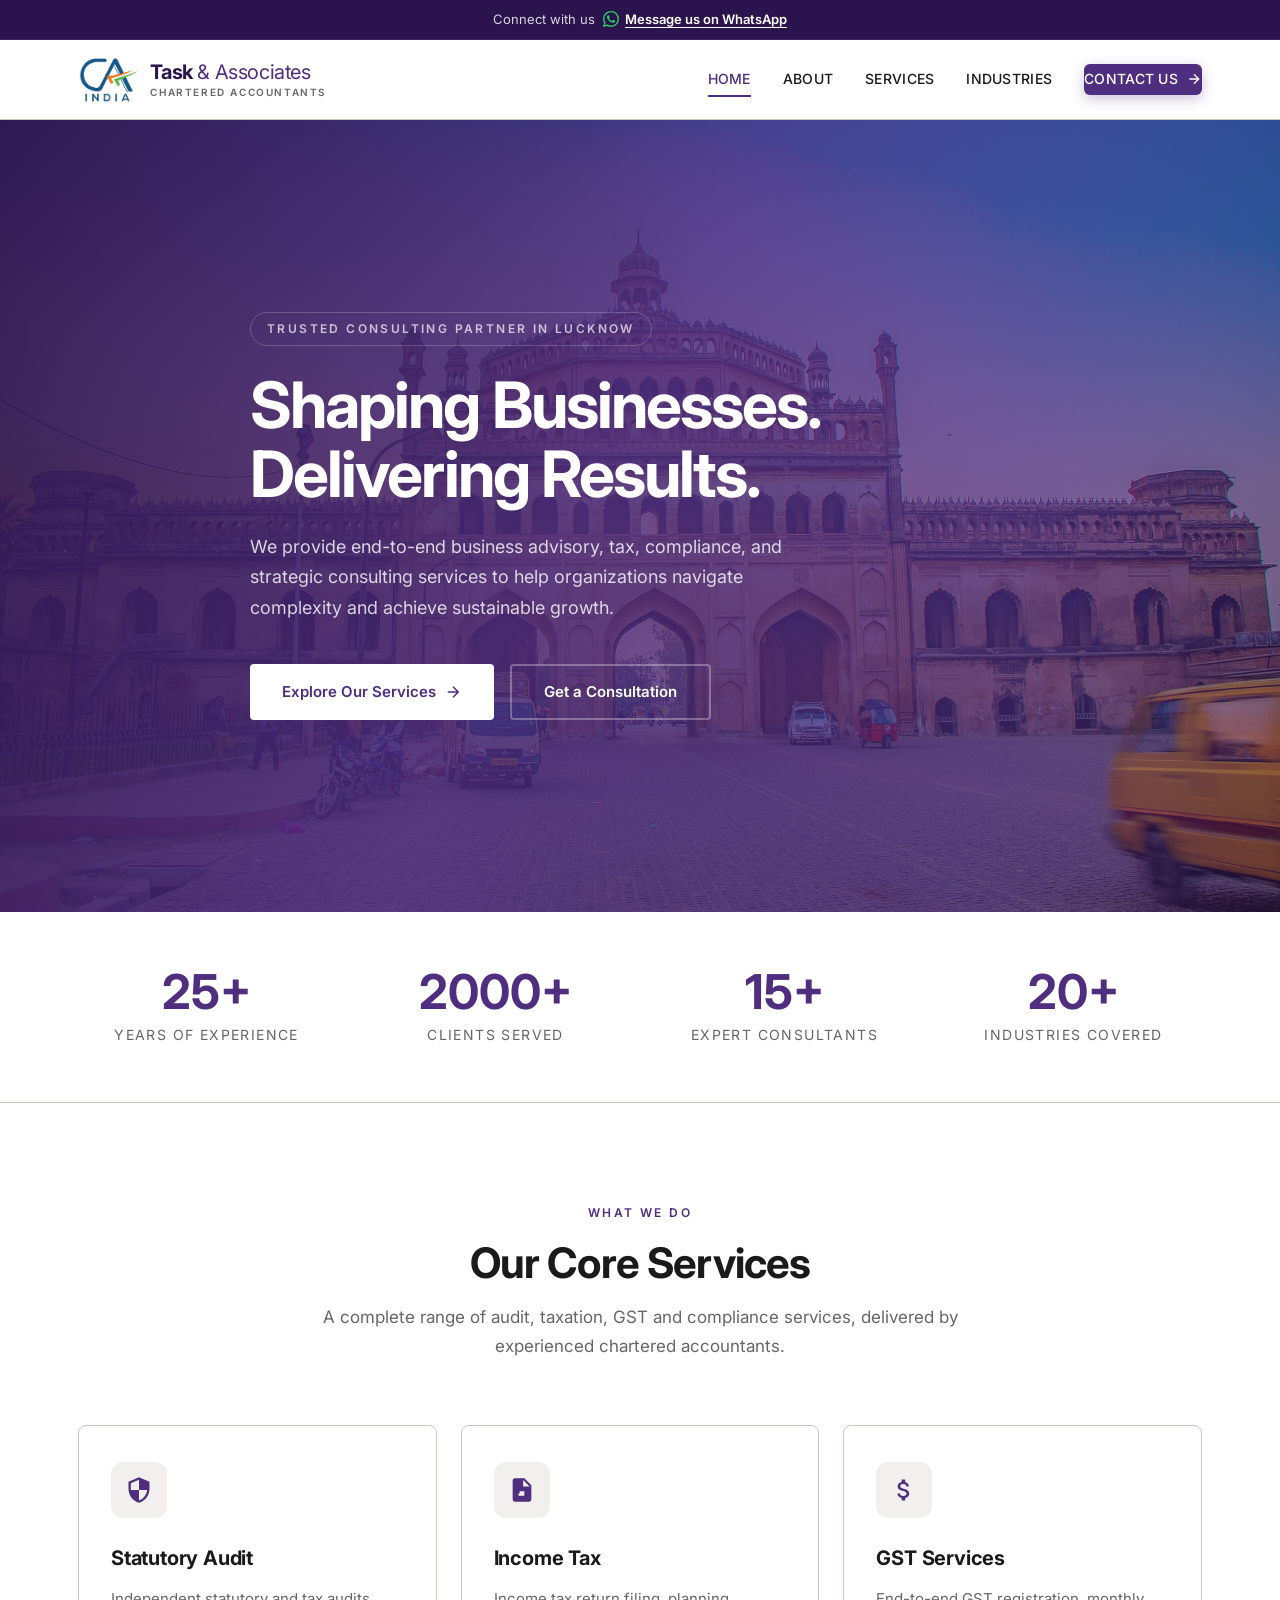
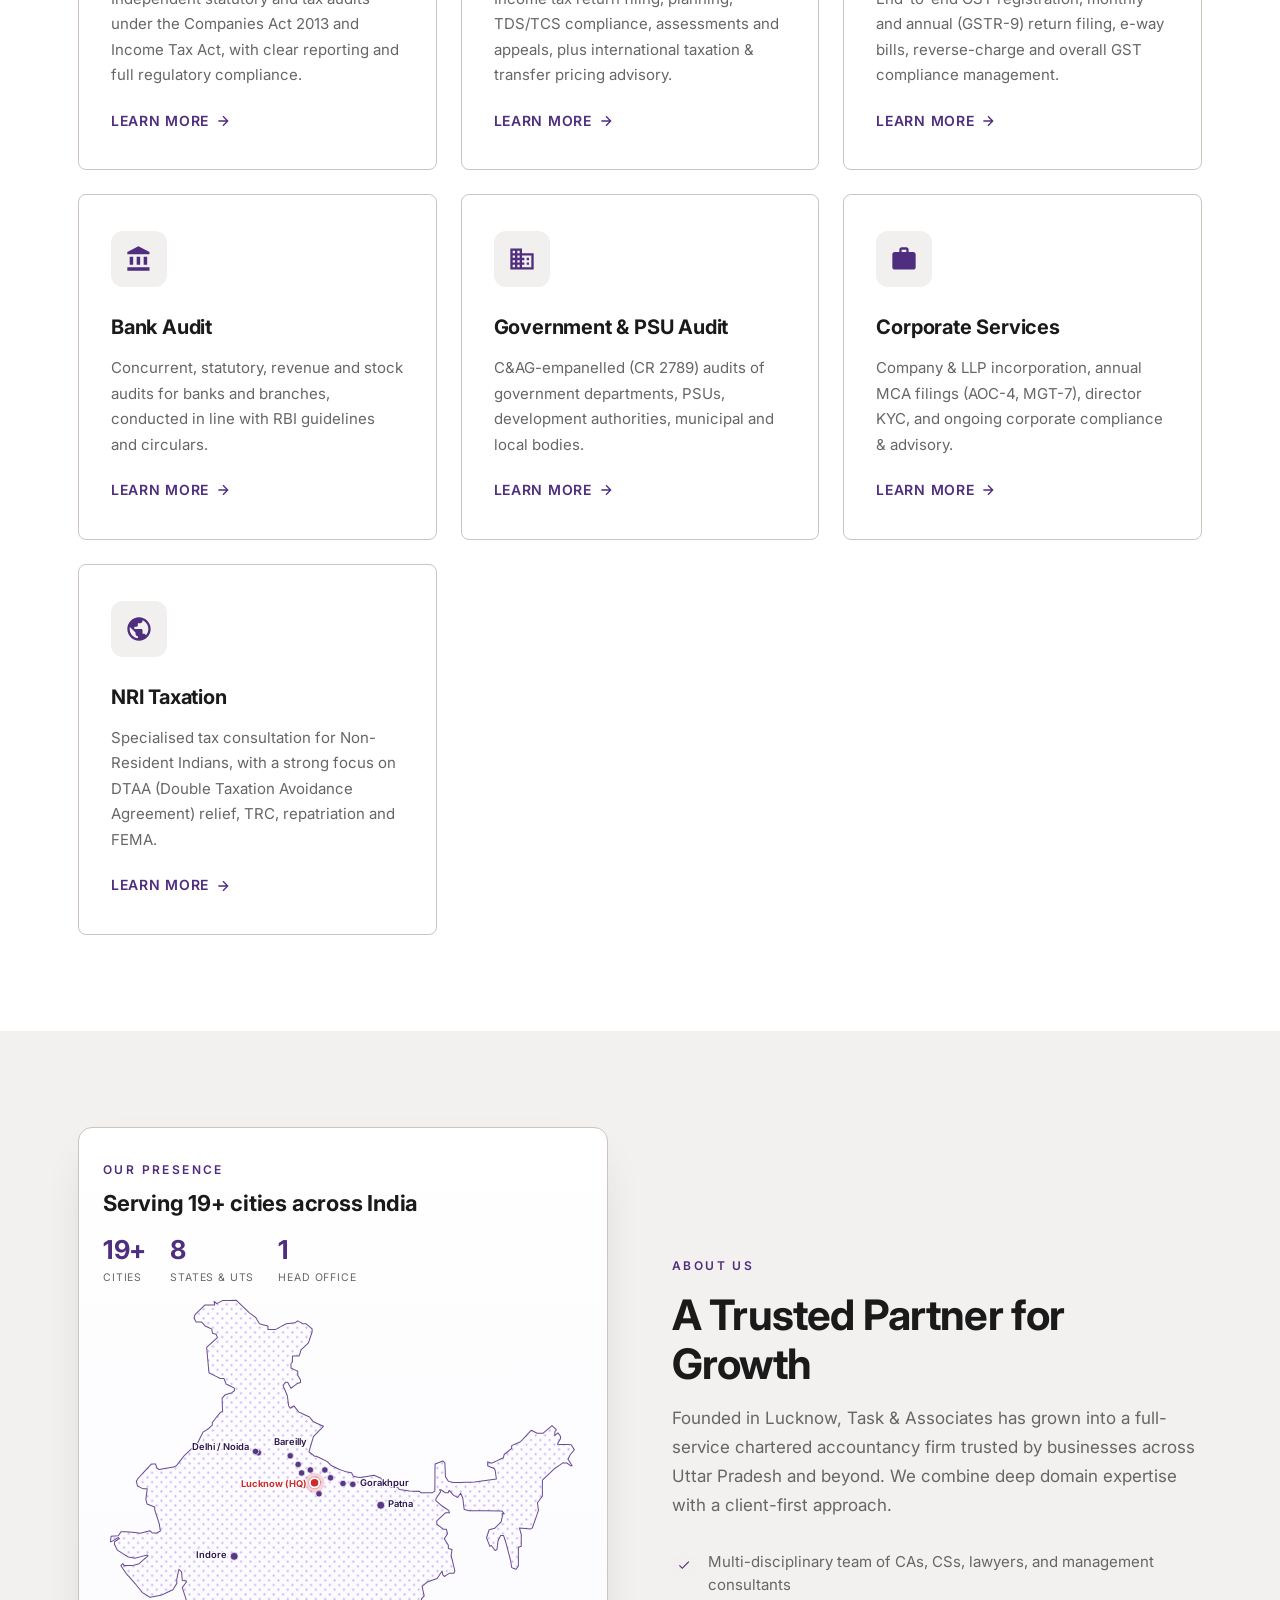
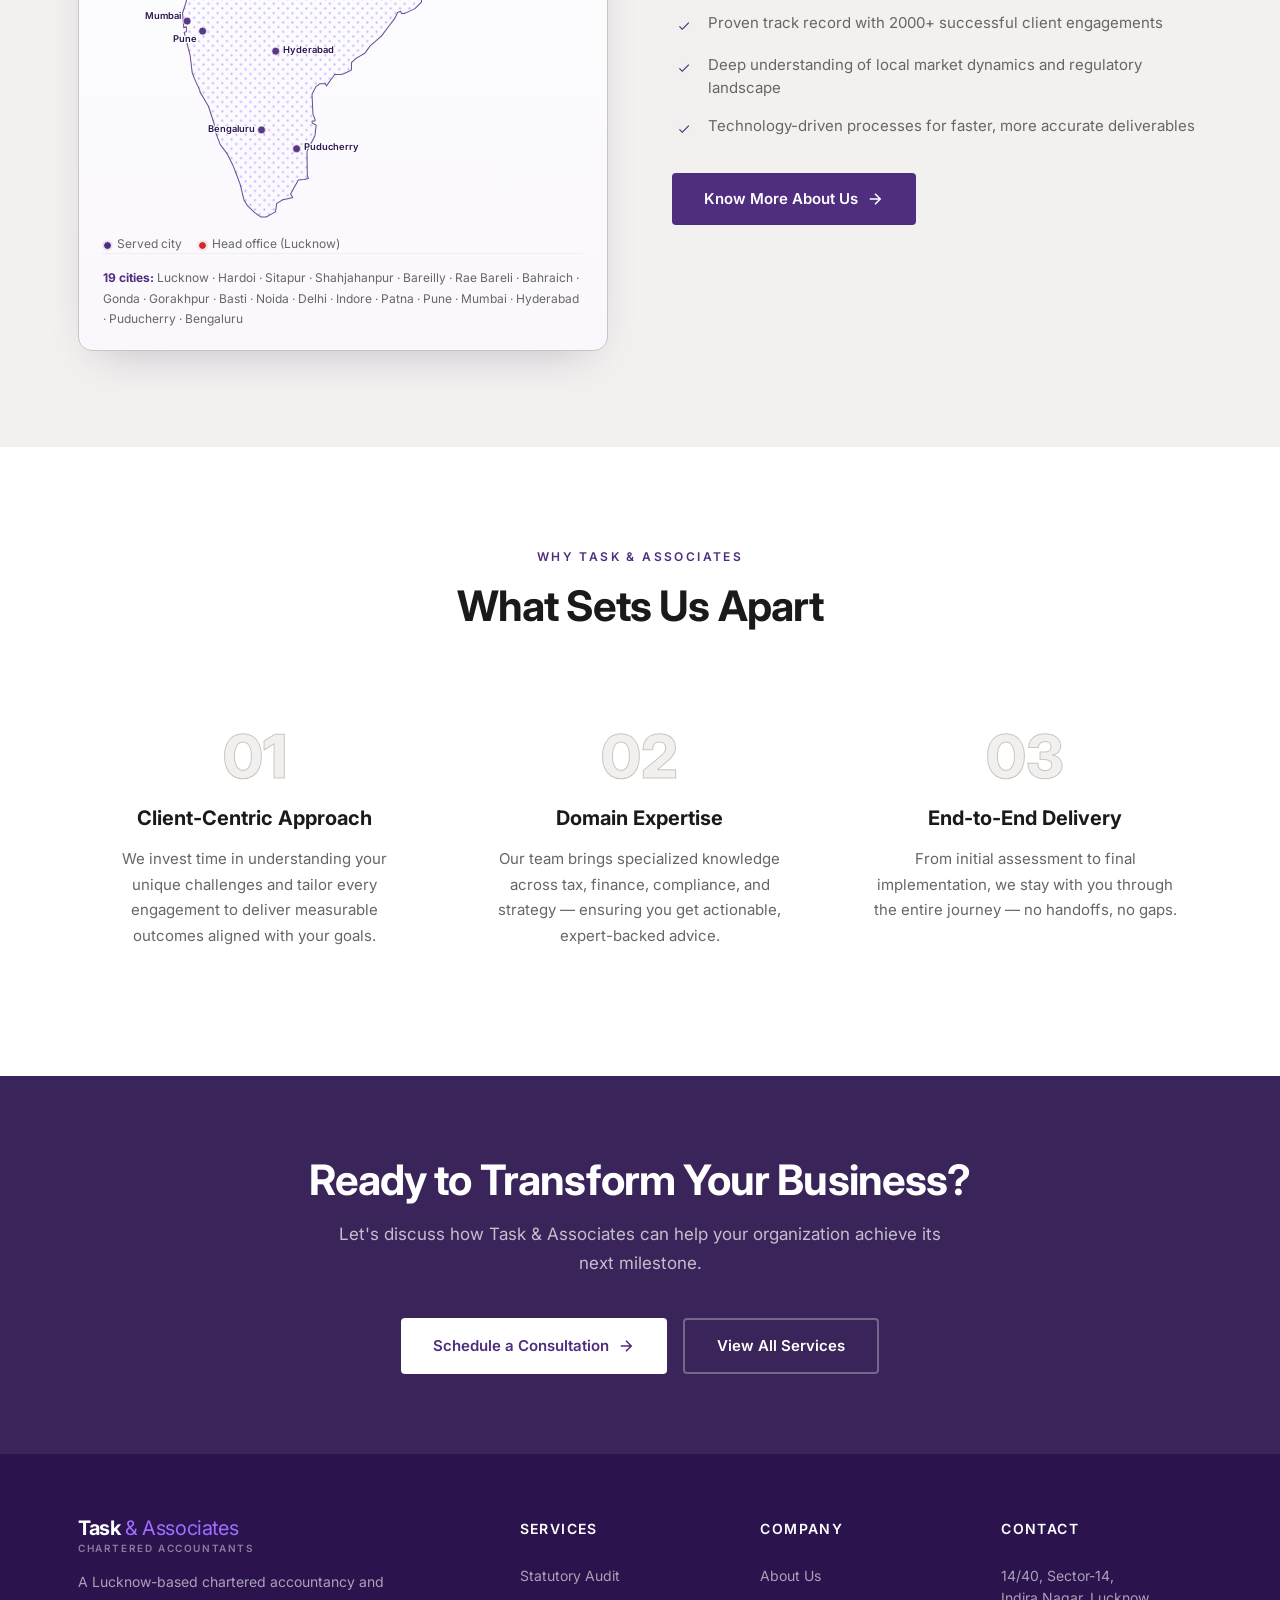
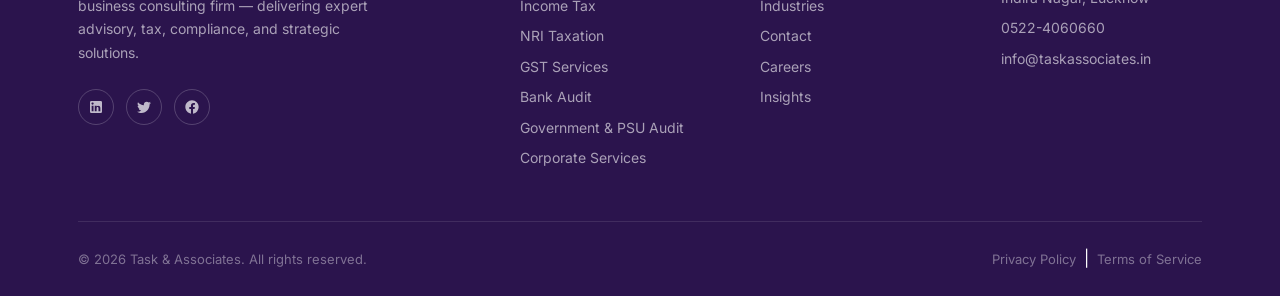
==== commit d5d2003f: "Redesign presence map: dot-matrix India, tiered markers, HQ beacon, stat strip Research-backed 'Half" ====
--- a/index.html
+++ b/index.html
@@ -8,7 +8,7 @@
   <link rel="preconnect" href="https://fonts.googleapis.com">
   <link rel="preconnect" href="https://fonts.gstatic.com" crossorigin>
   <link href="https://fonts.googleapis.com/css2?family=Inter:wght@300;400;500;600;700;800&display=swap" rel="stylesheet">
-  <link rel="stylesheet" href="css/style.css?v=13">
+  <link rel="stylesheet" href="css/style.css?v=14">
 </head>
 <body>
 
@@ -195,44 +195,13 @@
             <span class="presence-tag">Our Presence</span>
             <h3>Serving 19+ cities across India</h3>
           </div>
-          <svg class="india-map" viewBox="0 12 667 742" xmlns="http://www.w3.org/2000/svg" role="img" aria-label="Map of India showing cities served by Task and Associates">
-            <path d="m 215.2163,738.62564 -4,-2.84704 -5.08396,-4.77739 -5.08397,-4.77738 -2.58571,-4.16224 -2.58571,-4.16225 -2.73664,-11.17108 -2.73662,-11.1711 -4.80426,-12.66666 -4.80425,-12.66667 -3.9362,-8 -3.9362,-8 -5.01572,-6.66667 -5.01572,-6.66666 -4.17085,-10.95699 -4.17086,-10.95699 v -3.31493 -3.31493 l -3.95422,-12.19948 -3.95423,-12.19949 -6.04578,-10.31244 -6.04577,-10.31246 v -0.87925 -0.87925 l -3.817,-8.3369 -3.81701,-8.33689 -1.48505,-4 -1.48505,-4 -1.42982,-12 -1.42982,-12 -4.14814,-15.92888 -4.14815,-15.92888 1.54669,-0.51557 1.54668,-0.51556 v -3.36487 -3.36488 l -1.81762,0.6975 -1.81763,0.69748 -0.85927,-10.30346 -0.85928,-10.30345 2.77715,-8.4596 2.77715,-8.45961 -2.95944,-9.20386 -2.95943,-9.20386 2.85918,-3.86726 2.85919,-3.86725 v -0.62793 -0.62792 l -2.82757,-0.42607 -2.82757,-0.42607 -0.53124,-5.97786 -0.53125,-5.97787 -1.83309,-1.83308 -1.83308,-1.83309 -1.47477,6.87658 -1.47476,6.87658 -0.005,2.93437 -0.005,2.93437 -2.693839,4.41843 -2.69383,4.41844 -8.35049,3.90767 -8.350489,3.90766 -7.55505,1.39663 -7.55505,1.39663 -5.28474,-3.33611 -5.28474,-3.33612 -5.1109,-6.26743 -5.1109,-6.26744 -6.29777,-7.09401 -6.29777,-7.09403 -3.58171,-5.41234 -3.58172,-5.41234 1.39566,-1.39566 1.39566,-1.39566 0.89585,1.44951 0.89584,1.44951 5.58798,-0.008 5.58798,-0.008 4.83022,-1.3417 4.83022,-1.34169 6.2277,-5.48184 6.2277,-5.48184 -0.50394,-0.50394 -0.50394,-0.50394 -8.78786,2.16862 -8.78785,2.16862 -4.48755,-0.84186 -4.48755,-0.84187 -7.54448,-4.71911 -7.54448,-4.7191 -2.06743,-4.14426 -2.06753,-4.14313 v -1.6418 -1.6418 l 3.44902,-2.25988 3.44902,-2.25989 -0.72543,-0.72542 -0.72542,-0.72542 -4.79981,2.83196 -4.79981,2.83196 h -0.67902 -0.67901 l 0.42189,-3.66667 0.4219,-3.66667 4.97993,-0.41262 4.97994,-0.41263 1.96682,-2.80804 1.96683,-2.80804 5.71991,0.17657 5.71991,0.17656 7.64598,0.83928 7.64599,0.83928 6.69897,-1.71689 6.69897,-1.71689 1.58837,1.58838 1.58838,1.58838 h 3.15432 3.15433 l 2.49487,-1.33522 2.49488,-1.33522 -0.75993,-4.99811 -0.75994,-4.99812 -3.15593,-9.83685 -3.15593,-9.83687 v -1.8406 -1.8406 l -5.34549,-2.13884 -5.34548,-2.13884 -0.80513,-3.20788 -0.80512,-3.20787 0.91322,-7.30916 0.91322,-7.30916 h -2.82883 -2.82882 l -3.91447,-2.02425 -3.91447,-2.02425 -0.80629,-3.2125 -0.80628,-3.2125 1.1203,-1.95513 1.12031,-1.95512 9.50149,-10.14146 9.5015,-10.14145 h 2.74199 2.74198 l 0.80815,2.54625 0.80816,2.54627 1.67494,1.39008 1.67494,1.39008 9.94009,-1.78487 9.940089,-1.78486 2,-0.90115 1.999999,-0.90113 5.33334,-6.7847 5.33333,-6.78468 3.72072,-3.46565 3.72071,-3.46564 5.93016,-5.83483 5.93016,-5.83481 3.55728,-7.27084 3.55729,-7.27083 3.45851,-2.1405 3.45851,-2.14051 3,-2.65292 3,-2.65293 v -1.91003 -1.91004 l 5.45108,-6.85755 5.45108,-6.85754 1.66944,-0.94715 1.66942,-0.94716 -0.31645,-9.05284 -0.31645,-9.05285 2.02382,-2.28313 2.02384,-2.28315 4.83878,-1.55729 4.83877,-1.5573 1.66667,-1.32282 1.66666,-1.32283 v -1.85407 -1.85406 l -5.76484,-2.80079 -5.76485,-2.80077 -1.45267,-3.84856 -1.45253,-3.84856 h -2.59459 -2.5946 l -7.85456,-3.95934 -7.85456,-3.95934 -1.57907,-17.70733 -1.57908,-17.707325 7.47046,-6.786157 7.47045,-6.786156 -0.89811,-2.340429 -0.8981,-2.34043 -2.58502,-0.675996 -2.58501,-0.675996 -0.40827,-2.858883 -0.40825,-2.858883 -4.66667,-2.194372 -4.66667,-2.194372 -2.53998,-2.810829 -2.53999,-2.810829 h -3.74643 -3.74644 l -1.45411,-2.717031 -1.45411,-2.717029 0.74048,-2.333039 0.74048,-2.333038 6.72316,-6.616599 6.72317,-6.616597 h 6.94355 6.94356 l -0.45187,-2.594964 -0.45185,-2.594964 1.85544,1.53988 1.85544,1.539881 3.92975,-2.097217 3.92976,-2.097217 9.73397,-0.217171 9.73397,-0.217172 9.06994,8.702805 9.06993,8.702805 4.40104,3.271139 4.40103,3.27114 2.6031,4.411929 2.60311,4.411929 5.85861,1.475219 5.85863,1.475217 v 2.50838 2.50838 h 5.14564 5.14564 l 7.58808,-4.049225 7.58808,-4.049227 6.13351,-0.62063 6.13351,-0.620631 1.70365,-1.413913 1.70367,-1.413914 4.02957,2.083771 4.02956,2.083769 h 1.96391 1.96392 l 4.10229,3.451859 4.10231,3.451857 v 2.339408 2.339408 l -2.56184,7.446105 -2.56183,7.446105 -5.03233,4.746637 -5.03234,4.746639 -1.40582,4.287074 -1.40584,4.287069 -4.66667,0.0623 -4.66667,0.0622 v 4.21767 4.21768 l -1,1.00455 -1,1.00454 v 3.13269 3.13268 l 4.66667,2.22538 4.66667,2.22537 0.0472,2.75305 0.0472,2.75305 1.9055,3.33334 1.90551,3.33333 0.0472,1.70851 0.0472,1.70852 -2.33333,0.822 -2.33334,0.82198 -4.34937,3.21626 -4.34939,3.21625 -2.31728,-4.07167 -2.31729,-4.07165 -1.50341,-0.008 -1.5034,-0.008 -1.7146,2.06597 -1.7146,2.06596 2.99361,7.22264 2.99361,7.22263 0.96058,7.07852 0.96057,7.07852 0.99231,1.60557 0.99229,1.60558 2.63773,-1.63936 2.63774,-1.63936 3.2599,4.15804 3.2599,4.15804 7.57764,3.58784 7.57762,3.58784 2.6316,3.34553 2.6316,3.34553 7.03387,3.11071 7.03388,3.11071 -6.91036,7.13454 -6.91036,7.13455 -3.14015,10.57763 -3.14014,10.57762 3.84796,3.07908 3.84794,3.07909 1.20044,0.007 1.20044,0.007 7.46623,3.5886 7.46623,3.58858 2.99262,2.88888 2.99262,2.88888 5.67405,2.7075 5.67404,2.70749 4.66667,1.63416 4.66667,1.63417 3.70365,0.67096 3.70365,0.67096 1.31255,2.45254 1.31256,2.45252 4.50292,0.84476 4.50292,0.84474 9.8142,-1.55618 9.81421,-1.5562 4.80499,2.03856 4.80499,2.03857 2.21452,3.37977 2.2145,3.37976 5.26072,2.68383 5.26071,2.68381 h 3.88987 3.88985 l 1.52101,1.83271 1.52102,1.83271 6.97557,0.99337 6.97559,0.99336 6.96587,0.25089 6.96585,0.25091 0.92303,0.92303 0.92302,0.92302 8.11112,-0.0204 8.11111,-0.0204 1.61844,-1.02846 1.61844,-1.02846 0.10853,-15.95112 0.10854,-15.95112 0.086,-2.91381 0.086,-2.91381 5.38509,-2.15468 5.38509,-2.15468 1.40227,1.40226 1.40228,1.40228 0.38401,9.5432 0.384,9.54319 2.03242,3.10187 2.03241,3.10185 3.6498,1.00557 3.6498,1.00559 8.66667,-0.20035 8.66666,-0.20033 6,-0.20389 6,-0.2039 15.04815,-2.13725 15.04815,-2.13727 -0.88471,-6.10958 -0.88469,-6.10959 -0.65955,-1.13604 -0.65954,-1.13605 -4.50391,-1.88184 -4.50389,-1.88186 v -2.73862 -2.73863 l 2.82554,0.8968 2.82555,0.89679 3.50779,-1.61398 3.50778,-1.61398 4.54252,-2.18224 4.54254,-2.18226 0.58048,-2.21973 0.58046,-2.21975 5.21034,-4.18713 5.21033,-4.18715 v -1.98454 -1.98455 l 5.89897,-2.5286 5.89896,-2.52858 7.78179,-8.17726 7.78177,-8.17725 3.98592,2.07835 3.98592,2.07834 4.25224,0.008 4.25224,0.008 6.0931,-5.27353 6.09309,-5.27353 3.07748,2.9402 3.0775,2.9402 -1.0895,1.26666 -1.08948,1.26667 v 2.56325 2.56327 l 2.14428,-1.7796 2.1443,-1.7796 1.8557,2.53785 1.85572,2.53784 -0.0472,1.41183 -0.0472,1.41183 -1.9055,3.33333 -1.90551,3.33333 -0.0472,1.05771 -0.0472,1.05771 4.33333,-0.2973 4.33334,-0.2973 4.96926,0.23958 4.96926,0.2396 2.23409,3.40966 2.23409,3.40965 -2.88893,3.59034 -2.88893,3.59035 -1.49258,2.92128 -1.49257,2.92127 2.79985,4.7454 2.79986,4.74538 h -1.03354 -1.03352 l -2.58817,-1.9576 -2.58817,-1.95758 -2.79936,-0.0424 -2.79936,-0.0424 -5.38843,3.66666 -5.38843,3.66667 -8.81221,8.28771 -8.81222,8.28769 v 11.11993 11.11992 l -3.43397,4.59238 -3.43397,4.59237 0.71976,5.33333 0.71976,5.33334 -4.21271,12 -4.21271,12 -1.25398,0.85716 -1.25398,0.85715 -7.77806,-0.70529 -7.77807,-0.70529 1.29229,4.506 1.29231,4.506 v 8.19948 8.19948 l -2,0.76748 -2,0.76746 v 13.12035 13.12033 l -1.66667,2.13243 -1.66666,2.13241 -2.92642,-1.14072 -2.92641,-1.14073 -0.87372,-5.07019 -0.87371,-5.07018 -3.11882,-12 -3.11883,-12 -1.75353,-5.33334 -1.75352,-5.33333 h -1.97623 -1.97621 l -1.8764,3.91499 -1.87642,3.91498 -0.65174,5.7823 -0.65175,5.78229 -1.35809,0.83935 -1.35811,0.83936 -2.58125,-3.54351 -2.58127,-3.54349 -1.04625,0.64662 -1.04626,0.64662 -2.29006,-5.99647 -2.29008,-5.99647 1.78588,-5.56113 1.78586,-5.56113 3.87506,-1.02258 3.87505,-1.02257 4.39667,-4.26142 4.39668,-4.26142 0.97984,-4.13149 0.97984,-4.13149 -0.31002,-1.66667 -0.31001,-1.66667 h 1.55504 1.55504 l -1.65985,-2 -1.65986,-2 -22.83673,-0.13293 -22.83675,-0.13293 -3.33333,-0.92696 -3.33334,-0.92698 -0.96818,-7.94012 -0.96818,-7.94013 -1.51006,-3.33333 -1.51006,-3.33334 -1.99806,2.9704 -1.99807,2.97039 -2.85703,-1.47487 -2.85702,-1.47486 -3.08122,-3.49554 -3.08121,-3.49552 -0.69656,1.66667 -0.69657,1.66667 -2.22222,-0.0424 -2.22222,-0.0424 -2.58818,-1.95759 -2.58817,-1.9576 h -1.15719 -1.15717 l 0.76739,1.24165 0.76738,1.24167 -3.35537,4.9444 -3.35536,4.9444 v 1.26105 1.26106 l 4.33333,3.81332 4.33334,3.8133 4.56388,3.07291 4.56386,3.07291 0.54724,1.66666 0.54724,1.66667 h -2.80757 -2.80757 l -5.9702,5.50315 -5.97022,5.50314 v 2.429 2.429 l 4.45919,3.40119 4.45919,3.40118 h 2.18208 2.18208 l 0.80509,3.20775 0.80509,3.20775 -2.24342,3.42389 -2.24342,3.42389 2.79706,4.52574 2.79706,4.52574 v 2.30078 2.30078 l 2.56204,0.66999 2.56206,0.66999 -0.61258,4.20518 -0.61256,4.20519 2.58803,10.56085 2.58804,10.56087 -0.68017,1.77247 -0.68016,1.77248 h -3.23759 -3.2376 l -3.35488,2.1982 -3.35488,2.19821 -1.13545,-1.19821 -1.13546,-1.1982 -0.46276,-2.56956 -0.46274,-2.56956 -3.48502,5.23622 -3.48501,5.23623 -6.83025,2.38175 -6.83026,2.38174 -3.61598,3.11035 -3.61599,3.11033 1.49424,6.50792 1.49424,6.50791 -1.89632,2.10499 -1.89632,2.10498 v 2.18391 2.18389 l -4.56725,4.56726 -4.56726,4.56725 -7.35017,3.4772 -7.35019,3.47718 h -1.97145 -1.97146 l -0.52441,-1.57321 -0.5244,-1.57321 -2.26491,0.86912 -2.2649,0.86913 -1.63688,3.70409 -1.63688,3.70408 -9.53804,12.66667 -9.53804,12.66667 -7.60648,6.51918 -7.60648,6.51918 -3.89774,5.38068 -3.89774,5.38068 -6.30932,3.63956 -6.30934,3.63956 -3,2.84585 -3,2.84585 v 5.219 5.219 l -6.33333,2.95159 -6.33334,2.95157 -5.25897,0.1108 -5.25899,0.1108 -4.07434,5.47402 -4.07436,5.47401 -1.70722,2.52599 -1.70721,2.52598 -0.73723,-1.66666 -0.73724,-1.66667 h -3.59221 -3.59221 l -2.98119,2.08811 -2.9812,2.0881 -2.69829,5.28912 -2.69831,5.28911 0.63792,13.66356 0.63793,13.66356 1.41156,3.71268 1.41156,3.71269 v 1.24653 1.24654 h -2 -2 v 1.28642 1.28642 l 2.83419,1.51681 2.8342,1.51681 -0.86745,7.3807 -0.86747,7.38068 -1.74589,3.48274 -1.7459,3.48275 -3.76314,7.23493 -3.76316,7.23495 0.23496,16.76505 0.23496,16.76507 0.71644,2.28892 0.71644,2.28892 -3.07576,0.6788 -3.07575,0.67881 -3.91979,0.3656 -3.91977,0.36561 -3.0138,5.33334 -3.01379,5.33333 -2.34532,4.40032 -2.34532,4.40032 1.50588,2.41131 1.5059,2.4113 -6.91764,1.5481 -6.91763,1.54809 -4.21623,2.56405 -4.21624,2.56404 -0.86989,5.80086 -0.86988,5.80085 -6.41975,3.60871 -6.41975,3.60872 -3.80349,-0.0423 -3.80349,-0.0423 -4,-2.84704 z" fill="#ece7f6" stroke="#9a6cf0" stroke-width="1.3" stroke-linejoin="round"/>
-            <g fill="#4f2d7f">
-              <circle cx="276.0" cy="263.5" r="5"/>
-              <circle cx="288.1" cy="259.3" r="5"/>
-              <circle cx="271.2" cy="251.6" r="5"/>
-              <circle cx="260.2" cy="239.7" r="5"/>
-              <circle cx="300.1" cy="292.4" r="5"/>
-              <circle cx="308.3" cy="259.3" r="5"/>
-              <circle cx="316.2" cy="270.2" r="5"/>
-              <circle cx="347.1" cy="279.3" r="5"/>
-              <circle cx="333.5" cy="278.1" r="5"/>
-              <circle cx="215.9" cy="235.3" r="5"/>
-              <circle cx="211.9" cy="233.5" r="5"/>
-              <circle cx="182.3" cy="379.3" r="5"/>
-              <circle cx="386.0" cy="308.3" r="5"/>
-              <circle cx="138.4" cy="483.2" r="5"/>
-              <circle cx="116.9" cy="469.3" r="5"/>
-              <circle cx="240.0" cy="511.1" r="5"/>
-              <circle cx="269.0" cy="646.7" r="5"/>
-              <circle cx="220.3" cy="620.5" r="5"/>
-            </g>
-            <circle class="hq-pulse" cx="294.0" cy="277.1" r="9" fill="#ce2c2c"/>
-            <circle cx="294.0" cy="277.1" r="6.5" fill="#ce2c2c" stroke="#fff" stroke-width="2.5"/>
-            <g font-family="Inter, Arial, sans-serif" font-size="17" font-weight="600" fill="#2b144d">
-              <text x="203" y="231" text-anchor="end">Delhi / Noida</text>
-              <text x="260" y="224" text-anchor="middle">Bareilly</text>
-              <text x="284" y="283" text-anchor="end" fill="#ce2c2c" font-weight="700">Lucknow (HQ)</text>
-              <text x="357" y="282" text-anchor="start">Gorakhpur</text>
-              <text x="396" y="311" text-anchor="start">Patna</text>
-              <text x="173" y="382" text-anchor="end">Indore</text>
-              <text x="108" y="466" text-anchor="end">Mumbai</text>
-              <text x="130" y="499" text-anchor="end">Pune</text>
-              <text x="250" y="513" text-anchor="start">Hyderabad</text>
-              <text x="211" y="623" text-anchor="end">Bengaluru</text>
-              <text x="279" y="649" text-anchor="start">Puducherry</text>
-            </g>
-          </svg>
+          <div class="presence-stats">
+            <div class="presence-stat"><b>19+</b><span>Cities</span></div>
+            <div class="presence-stat"><b>8</b><span>States &amp; UTs</span></div>
+            <div class="presence-stat"><b>1</b><span>Head Office</span></div>
+          </div>
+          <svg class="india-map" viewBox="0 12 667 742" xmlns="http://www.w3.org/2000/svg" role="img" aria-label="Map of India showing cities served by Task and Associates"><defs><clipPath id="indiaClip"><path d="m 215.2163,738.62564 -4,-2.84704 -5.08396,-4.77739 -5.08397,-4.77738 -2.58571,-4.16224 -2.58571,-4.16225 -2.73664,-11.17108 -2.73662,-11.1711 -4.80426,-12.66666 -4.80425,-12.66667 -3.9362,-8 -3.9362,-8 -5.01572,-6.66667 -5.01572,-6.66666 -4.17085,-10.95699 -4.17086,-10.95699 v -3.31493 -3.31493 l -3.95422,-12.19948 -3.95423,-12.19949 -6.04578,-10.31244 -6.04577,-10.31246 v -0.87925 -0.87925 l -3.817,-8.3369 -3.81701,-8.33689 -1.48505,-4 -1.48505,-4 -1.42982,-12 -1.42982,-12 -4.14814,-15.92888 -4.14815,-15.92888 1.54669,-0.51557 1.54668,-0.51556 v -3.36487 -3.36488 l -1.81762,0.6975 -1.81763,0.69748 -0.85927,-10.30346 -0.85928,-10.30345 2.77715,-8.4596 2.77715,-8.45961 -2.95944,-9.20386 -2.95943,-9.20386 2.85918,-3.86726 2.85919,-3.86725 v -0.62793 -0.62792 l -2.82757,-0.42607 -2.82757,-0.42607 -0.53124,-5.97786 -0.53125,-5.97787 -1.83309,-1.83308 -1.83308,-1.83309 -1.47477,6.87658 -1.47476,6.87658 -0.005,2.93437 -0.005,2.93437 -2.693839,4.41843 -2.69383,4.41844 -8.35049,3.90767 -8.350489,3.90766 -7.55505,1.39663 -7.55505,1.39663 -5.28474,-3.33611 -5.28474,-3.33612 -5.1109,-6.26743 -5.1109,-6.26744 -6.29777,-7.09401 -6.29777,-7.09403 -3.58171,-5.41234 -3.58172,-5.41234 1.39566,-1.39566 1.39566,-1.39566 0.89585,1.44951 0.89584,1.44951 5.58798,-0.008 5.58798,-0.008 4.83022,-1.3417 4.83022,-1.34169 6.2277,-5.48184 6.2277,-5.48184 -0.50394,-0.50394 -0.50394,-0.50394 -8.78786,2.16862 -8.78785,2.16862 -4.48755,-0.84186 -4.48755,-0.84187 -7.54448,-4.71911 -7.54448,-4.7191 -2.06743,-4.14426 -2.06753,-4.14313 v -1.6418 -1.6418 l 3.44902,-2.25988 3.44902,-2.25989 -0.72543,-0.72542 -0.72542,-0.72542 -4.79981,2.83196 -4.79981,2.83196 h -0.67902 -0.67901 l 0.42189,-3.66667 0.4219,-3.66667 4.97993,-0.41262 4.97994,-0.41263 1.96682,-2.80804 1.96683,-2.80804 5.71991,0.17657 5.71991,0.17656 7.64598,0.83928 7.64599,0.83928 6.69897,-1.71689 6.69897,-1.71689 1.58837,1.58838 1.58838,1.58838 h 3.15432 3.15433 l 2.49487,-1.33522 2.49488,-1.33522 -0.75993,-4.99811 -0.75994,-4.99812 -3.15593,-9.83685 -3.15593,-9.83687 v -1.8406 -1.8406 l -5.34549,-2.13884 -5.34548,-2.13884 -0.80513,-3.20788 -0.80512,-3.20787 0.91322,-7.30916 0.91322,-7.30916 h -2.82883 -2.82882 l -3.91447,-2.02425 -3.91447,-2.02425 -0.80629,-3.2125 -0.80628,-3.2125 1.1203,-1.95513 1.12031,-1.95512 9.50149,-10.14146 9.5015,-10.14145 h 2.74199 2.74198 l 0.80815,2.54625 0.80816,2.54627 1.67494,1.39008 1.67494,1.39008 9.94009,-1.78487 9.940089,-1.78486 2,-0.90115 1.999999,-0.90113 5.33334,-6.7847 5.33333,-6.78468 3.72072,-3.46565 3.72071,-3.46564 5.93016,-5.83483 5.93016,-5.83481 3.55728,-7.27084 3.55729,-7.27083 3.45851,-2.1405 3.45851,-2.14051 3,-2.65292 3,-2.65293 v -1.91003 -1.91004 l 5.45108,-6.85755 5.45108,-6.85754 1.66944,-0.94715 1.66942,-0.94716 -0.31645,-9.05284 -0.31645,-9.05285 2.02382,-2.28313 2.02384,-2.28315 4.83878,-1.55729 4.83877,-1.5573 1.66667,-1.32282 1.66666,-1.32283 v -1.85407 -1.85406 l -5.76484,-2.80079 -5.76485,-2.80077 -1.45267,-3.84856 -1.45253,-3.84856 h -2.59459 -2.5946 l -7.85456,-3.95934 -7.85456,-3.95934 -1.57907,-17.70733 -1.57908,-17.707325 7.47046,-6.786157 7.47045,-6.786156 -0.89811,-2.340429 -0.8981,-2.34043 -2.58502,-0.675996 -2.58501,-0.675996 -0.40827,-2.858883 -0.40825,-2.858883 -4.66667,-2.194372 -4.66667,-2.194372 -2.53998,-2.810829 -2.53999,-2.810829 h -3.74643 -3.74644 l -1.45411,-2.717031 -1.45411,-2.717029 0.74048,-2.333039 0.74048,-2.333038 6.72316,-6.616599 6.72317,-6.616597 h 6.94355 6.94356 l -0.45187,-2.594964 -0.45185,-2.594964 1.85544,1.53988 1.85544,1.539881 3.92975,-2.097217 3.92976,-2.097217 9.73397,-0.217171 9.73397,-0.217172 9.06994,8.702805 9.06993,8.702805 4.40104,3.271139 4.40103,3.27114 2.6031,4.411929 2.60311,4.411929 5.85861,1.475219 5.85863,1.475217 v 2.50838 2.50838 h 5.14564 5.14564 l 7.58808,-4.049225 7.58808,-4.049227 6.13351,-0.62063 6.13351,-0.620631 1.70365,-1.413913 1.70367,-1.413914 4.02957,2.083771 4.02956,2.083769 h 1.96391 1.96392 l 4.10229,3.451859 4.10231,3.451857 v 2.339408 2.339408 l -2.56184,7.446105 -2.56183,7.446105 -5.03233,4.746637 -5.03234,4.746639 -1.40582,4.287074 -1.40584,4.287069 -4.66667,0.0623 -4.66667,0.0622 v 4.21767 4.21768 l -1,1.00455 -1,1.00454 v 3.13269 3.13268 l 4.66667,2.22538 4.66667,2.22537 0.0472,2.75305 0.0472,2.75305 1.9055,3.33334 1.90551,3.33333 0.0472,1.70851 0.0472,1.70852 -2.33333,0.822 -2.33334,0.82198 -4.34937,3.21626 -4.34939,3.21625 -2.31728,-4.07167 -2.31729,-4.07165 -1.50341,-0.008 -1.5034,-0.008 -1.7146,2.06597 -1.7146,2.06596 2.99361,7.22264 2.99361,7.22263 0.96058,7.07852 0.96057,7.07852 0.99231,1.60557 0.99229,1.60558 2.63773,-1.63936 2.63774,-1.63936 3.2599,4.15804 3.2599,4.15804 7.57764,3.58784 7.57762,3.58784 2.6316,3.34553 2.6316,3.34553 7.03387,3.11071 7.03388,3.11071 -6.91036,7.13454 -6.91036,7.13455 -3.14015,10.57763 -3.14014,10.57762 3.84796,3.07908 3.84794,3.07909 1.20044,0.007 1.20044,0.007 7.46623,3.5886 7.46623,3.58858 2.99262,2.88888 2.99262,2.88888 5.67405,2.7075 5.67404,2.70749 4.66667,1.63416 4.66667,1.63417 3.70365,0.67096 3.70365,0.67096 1.31255,2.45254 1.31256,2.45252 4.50292,0.84476 4.50292,0.84474 9.8142,-1.55618 9.81421,-1.5562 4.80499,2.03856 4.80499,2.03857 2.21452,3.37977 2.2145,3.37976 5.26072,2.68383 5.26071,2.68381 h 3.88987 3.88985 l 1.52101,1.83271 1.52102,1.83271 6.97557,0.99337 6.97559,0.99336 6.96587,0.25089 6.96585,0.25091 0.92303,0.92303 0.92302,0.92302 8.11112,-0.0204 8.11111,-0.0204 1.61844,-1.02846 1.61844,-1.02846 0.10853,-15.95112 0.10854,-15.95112 0.086,-2.91381 0.086,-2.91381 5.38509,-2.15468 5.38509,-2.15468 1.40227,1.40226 1.40228,1.40228 0.38401,9.5432 0.384,9.54319 2.03242,3.10187 2.03241,3.10185 3.6498,1.00557 3.6498,1.00559 8.66667,-0.20035 8.66666,-0.20033 6,-0.20389 6,-0.2039 15.04815,-2.13725 15.04815,-2.13727 -0.88471,-6.10958 -0.88469,-6.10959 -0.65955,-1.13604 -0.65954,-1.13605 -4.50391,-1.88184 -4.50389,-1.88186 v -2.73862 -2.73863 l 2.82554,0.8968 2.82555,0.89679 3.50779,-1.61398 3.50778,-1.61398 4.54252,-2.18224 4.54254,-2.18226 0.58048,-2.21973 0.58046,-2.21975 5.21034,-4.18713 5.21033,-4.18715 v -1.98454 -1.98455 l 5.89897,-2.5286 5.89896,-2.52858 7.78179,-8.17726 7.78177,-8.17725 3.98592,2.07835 3.98592,2.07834 4.25224,0.008 4.25224,0.008 6.0931,-5.27353 6.09309,-5.27353 3.07748,2.9402 3.0775,2.9402 -1.0895,1.26666 -1.08948,1.26667 v 2.56325 2.56327 l 2.14428,-1.7796 2.1443,-1.7796 1.8557,2.53785 1.85572,2.53784 -0.0472,1.41183 -0.0472,1.41183 -1.9055,3.33333 -1.90551,3.33333 -0.0472,1.05771 -0.0472,1.05771 4.33333,-0.2973 4.33334,-0.2973 4.96926,0.23958 4.96926,0.2396 2.23409,3.40966 2.23409,3.40965 -2.88893,3.59034 -2.88893,3.59035 -1.49258,2.92128 -1.49257,2.92127 2.79985,4.7454 2.79986,4.74538 h -1.03354 -1.03352 l -2.58817,-1.9576 -2.58817,-1.95758 -2.79936,-0.0424 -2.79936,-0.0424 -5.38843,3.66666 -5.38843,3.66667 -8.81221,8.28771 -8.81222,8.28769 v 11.11993 11.11992 l -3.43397,4.59238 -3.43397,4.59237 0.71976,5.33333 0.71976,5.33334 -4.21271,12 -4.21271,12 -1.25398,0.85716 -1.25398,0.85715 -7.77806,-0.70529 -7.77807,-0.70529 1.29229,4.506 1.29231,4.506 v 8.19948 8.19948 l -2,0.76748 -2,0.76746 v 13.12035 13.12033 l -1.66667,2.13243 -1.66666,2.13241 -2.92642,-1.14072 -2.92641,-1.14073 -0.87372,-5.07019 -0.87371,-5.07018 -3.11882,-12 -3.11883,-12 -1.75353,-5.33334 -1.75352,-5.33333 h -1.97623 -1.97621 l -1.8764,3.91499 -1.87642,3.91498 -0.65174,5.7823 -0.65175,5.78229 -1.35809,0.83935 -1.35811,0.83936 -2.58125,-3.54351 -2.58127,-3.54349 -1.04625,0.64662 -1.04626,0.64662 -2.29006,-5.99647 -2.29008,-5.99647 1.78588,-5.56113 1.78586,-5.56113 3.87506,-1.02258 3.87505,-1.02257 4.39667,-4.26142 4.39668,-4.26142 0.97984,-4.13149 0.97984,-4.13149 -0.31002,-1.66667 -0.31001,-1.66667 h 1.55504 1.55504 l -1.65985,-2 -1.65986,-2 -22.83673,-0.13293 -22.83675,-0.13293 -3.33333,-0.92696 -3.33334,-0.92698 -0.96818,-7.94012 -0.96818,-7.94013 -1.51006,-3.33333 -1.51006,-3.33334 -1.99806,2.9704 -1.99807,2.97039 -2.85703,-1.47487 -2.85702,-1.47486 -3.08122,-3.49554 -3.08121,-3.49552 -0.69656,1.66667 -0.69657,1.66667 -2.22222,-0.0424 -2.22222,-0.0424 -2.58818,-1.95759 -2.58817,-1.9576 h -1.15719 -1.15717 l 0.76739,1.24165 0.76738,1.24167 -3.35537,4.9444 -3.35536,4.9444 v 1.26105 1.26106 l 4.33333,3.81332 4.33334,3.8133 4.56388,3.07291 4.56386,3.07291 0.54724,1.66666 0.54724,1.66667 h -2.80757 -2.80757 l -5.9702,5.50315 -5.97022,5.50314 v 2.429 2.429 l 4.45919,3.40119 4.45919,3.40118 h 2.18208 2.18208 l 0.80509,3.20775 0.80509,3.20775 -2.24342,3.42389 -2.24342,3.42389 2.79706,4.52574 2.79706,4.52574 v 2.30078 2.30078 l 2.56204,0.66999 2.56206,0.66999 -0.61258,4.20518 -0.61256,4.20519 2.58803,10.56085 2.58804,10.56087 -0.68017,1.77247 -0.68016,1.77248 h -3.23759 -3.2376 l -3.35488,2.1982 -3.35488,2.19821 -1.13545,-1.19821 -1.13546,-1.1982 -0.46276,-2.56956 -0.46274,-2.56956 -3.48502,5.23622 -3.48501,5.23623 -6.83025,2.38175 -6.83026,2.38174 -3.61598,3.11035 -3.61599,3.11033 1.49424,6.50792 1.49424,6.50791 -1.89632,2.10499 -1.89632,2.10498 v 2.18391 2.18389 l -4.56725,4.56726 -4.56726,4.56725 -7.35017,3.4772 -7.35019,3.47718 h -1.97145 -1.97146 l -0.52441,-1.57321 -0.5244,-1.57321 -2.26491,0.86912 -2.2649,0.86913 -1.63688,3.70409 -1.63688,3.70408 -9.53804,12.66667 -9.53804,12.66667 -7.60648,6.51918 -7.60648,6.51918 -3.89774,5.38068 -3.89774,5.38068 -6.30932,3.63956 -6.30934,3.63956 -3,2.84585 -3,2.84585 v 5.219 5.219 l -6.33333,2.95159 -6.33334,2.95157 -5.25897,0.1108 -5.25899,0.1108 -4.07434,5.47402 -4.07436,5.47401 -1.70722,2.52599 -1.70721,2.52598 -0.73723,-1.66666 -0.73724,-1.66667 h -3.59221 -3.59221 l -2.98119,2.08811 -2.9812,2.0881 -2.69829,5.28912 -2.69831,5.28911 0.63792,13.66356 0.63793,13.66356 1.41156,3.71268 1.41156,3.71269 v 1.24653 1.24654 h -2 -2 v 1.28642 1.28642 l 2.83419,1.51681 2.8342,1.51681 -0.86745,7.3807 -0.86747,7.38068 -1.74589,3.48274 -1.7459,3.48275 -3.76314,7.23493 -3.76316,7.23495 0.23496,16.76505 0.23496,16.76507 0.71644,2.28892 0.71644,2.28892 -3.07576,0.6788 -3.07575,0.67881 -3.91979,0.3656 -3.91977,0.36561 -3.0138,5.33334 -3.01379,5.33333 -2.34532,4.40032 -2.34532,4.40032 1.50588,2.41131 1.5059,2.4113 -6.91764,1.5481 -6.91763,1.54809 -4.21623,2.56405 -4.21624,2.56404 -0.86989,5.80086 -0.86988,5.80085 -6.41975,3.60871 -6.41975,3.60872 -3.80349,-0.0423 -3.80349,-0.0423 -4,-2.84704 z"/></clipPath><pattern id="dotfield" patternUnits="userSpaceOnUse" width="13" height="13"><circle cx="3.25" cy="3.25" r="1.5" fill="#a06dff" fill-opacity="0.55"/><circle cx="9.75" cy="9.75" r="1.5" fill="#a06dff" fill-opacity="0.55"/></pattern></defs><rect x="0" y="12" width="667" height="742" fill="url(#dotfield)" clip-path="url(#indiaClip)"/><path d="m 215.2163,738.62564 -4,-2.84704 -5.08396,-4.77739 -5.08397,-4.77738 -2.58571,-4.16224 -2.58571,-4.16225 -2.73664,-11.17108 -2.73662,-11.1711 -4.80426,-12.66666 -4.80425,-12.66667 -3.9362,-8 -3.9362,-8 -5.01572,-6.66667 -5.01572,-6.66666 -4.17085,-10.95699 -4.17086,-10.95699 v -3.31493 -3.31493 l -3.95422,-12.19948 -3.95423,-12.19949 -6.04578,-10.31244 -6.04577,-10.31246 v -0.87925 -0.87925 l -3.817,-8.3369 -3.81701,-8.33689 -1.48505,-4 -1.48505,-4 -1.42982,-12 -1.42982,-12 -4.14814,-15.92888 -4.14815,-15.92888 1.54669,-0.51557 1.54668,-0.51556 v -3.36487 -3.36488 l -1.81762,0.6975 -1.81763,0.69748 -0.85927,-10.30346 -0.85928,-10.30345 2.77715,-8.4596 2.77715,-8.45961 -2.95944,-9.20386 -2.95943,-9.20386 2.85918,-3.86726 2.85919,-3.86725 v -0.62793 -0.62792 l -2.82757,-0.42607 -2.82757,-0.42607 -0.53124,-5.97786 -0.53125,-5.97787 -1.83309,-1.83308 -1.83308,-1.83309 -1.47477,6.87658 -1.47476,6.87658 -0.005,2.93437 -0.005,2.93437 -2.693839,4.41843 -2.69383,4.41844 -8.35049,3.90767 -8.350489,3.90766 -7.55505,1.39663 -7.55505,1.39663 -5.28474,-3.33611 -5.28474,-3.33612 -5.1109,-6.26743 -5.1109,-6.26744 -6.29777,-7.09401 -6.29777,-7.09403 -3.58171,-5.41234 -3.58172,-5.41234 1.39566,-1.39566 1.39566,-1.39566 0.89585,1.44951 0.89584,1.44951 5.58798,-0.008 5.58798,-0.008 4.83022,-1.3417 4.83022,-1.34169 6.2277,-5.48184 6.2277,-5.48184 -0.50394,-0.50394 -0.50394,-0.50394 -8.78786,2.16862 -8.78785,2.16862 -4.48755,-0.84186 -4.48755,-0.84187 -7.54448,-4.71911 -7.54448,-4.7191 -2.06743,-4.14426 -2.06753,-4.14313 v -1.6418 -1.6418 l 3.44902,-2.25988 3.44902,-2.25989 -0.72543,-0.72542 -0.72542,-0.72542 -4.79981,2.83196 -4.79981,2.83196 h -0.67902 -0.67901 l 0.42189,-3.66667 0.4219,-3.66667 4.97993,-0.41262 4.97994,-0.41263 1.96682,-2.80804 1.96683,-2.80804 5.71991,0.17657 5.71991,0.17656 7.64598,0.83928 7.64599,0.83928 6.69897,-1.71689 6.69897,-1.71689 1.58837,1.58838 1.58838,1.58838 h 3.15432 3.15433 l 2.49487,-1.33522 2.49488,-1.33522 -0.75993,-4.99811 -0.75994,-4.99812 -3.15593,-9.83685 -3.15593,-9.83687 v -1.8406 -1.8406 l -5.34549,-2.13884 -5.34548,-2.13884 -0.80513,-3.20788 -0.80512,-3.20787 0.91322,-7.30916 0.91322,-7.30916 h -2.82883 -2.82882 l -3.91447,-2.02425 -3.91447,-2.02425 -0.80629,-3.2125 -0.80628,-3.2125 1.1203,-1.95513 1.12031,-1.95512 9.50149,-10.14146 9.5015,-10.14145 h 2.74199 2.74198 l 0.80815,2.54625 0.80816,2.54627 1.67494,1.39008 1.67494,1.39008 9.94009,-1.78487 9.940089,-1.78486 2,-0.90115 1.999999,-0.90113 5.33334,-6.7847 5.33333,-6.78468 3.72072,-3.46565 3.72071,-3.46564 5.93016,-5.83483 5.93016,-5.83481 3.55728,-7.27084 3.55729,-7.27083 3.45851,-2.1405 3.45851,-2.14051 3,-2.65292 3,-2.65293 v -1.91003 -1.91004 l 5.45108,-6.85755 5.45108,-6.85754 1.66944,-0.94715 1.66942,-0.94716 -0.31645,-9.05284 -0.31645,-9.05285 2.02382,-2.28313 2.02384,-2.28315 4.83878,-1.55729 4.83877,-1.5573 1.66667,-1.32282 1.66666,-1.32283 v -1.85407 -1.85406 l -5.76484,-2.80079 -5.76485,-2.80077 -1.45267,-3.84856 -1.45253,-3.84856 h -2.59459 -2.5946 l -7.85456,-3.95934 -7.85456,-3.95934 -1.57907,-17.70733 -1.57908,-17.707325 7.47046,-6.786157 7.47045,-6.786156 -0.89811,-2.340429 -0.8981,-2.34043 -2.58502,-0.675996 -2.58501,-0.675996 -0.40827,-2.858883 -0.40825,-2.858883 -4.66667,-2.194372 -4.66667,-2.194372 -2.53998,-2.810829 -2.53999,-2.810829 h -3.74643 -3.74644 l -1.45411,-2.717031 -1.45411,-2.717029 0.74048,-2.333039 0.74048,-2.333038 6.72316,-6.616599 6.72317,-6.616597 h 6.94355 6.94356 l -0.45187,-2.594964 -0.45185,-2.594964 1.85544,1.53988 1.85544,1.539881 3.92975,-2.097217 3.92976,-2.097217 9.73397,-0.217171 9.73397,-0.217172 9.06994,8.702805 9.06993,8.702805 4.40104,3.271139 4.40103,3.27114 2.6031,4.411929 2.60311,4.411929 5.85861,1.475219 5.85863,1.475217 v 2.50838 2.50838 h 5.14564 5.14564 l 7.58808,-4.049225 7.58808,-4.049227 6.13351,-0.62063 6.13351,-0.620631 1.70365,-1.413913 1.70367,-1.413914 4.02957,2.083771 4.02956,2.083769 h 1.96391 1.96392 l 4.10229,3.451859 4.10231,3.451857 v 2.339408 2.339408 l -2.56184,7.446105 -2.56183,7.446105 -5.03233,4.746637 -5.03234,4.746639 -1.40582,4.287074 -1.40584,4.287069 -4.66667,0.0623 -4.66667,0.0622 v 4.21767 4.21768 l -1,1.00455 -1,1.00454 v 3.13269 3.13268 l 4.66667,2.22538 4.66667,2.22537 0.0472,2.75305 0.0472,2.75305 1.9055,3.33334 1.90551,3.33333 0.0472,1.70851 0.0472,1.70852 -2.33333,0.822 -2.33334,0.82198 -4.34937,3.21626 -4.34939,3.21625 -2.31728,-4.07167 -2.31729,-4.07165 -1.50341,-0.008 -1.5034,-0.008 -1.7146,2.06597 -1.7146,2.06596 2.99361,7.22264 2.99361,7.22263 0.96058,7.07852 0.96057,7.07852 0.99231,1.60557 0.99229,1.60558 2.63773,-1.63936 2.63774,-1.63936 3.2599,4.15804 3.2599,4.15804 7.57764,3.58784 7.57762,3.58784 2.6316,3.34553 2.6316,3.34553 7.03387,3.11071 7.03388,3.11071 -6.91036,7.13454 -6.91036,7.13455 -3.14015,10.57763 -3.14014,10.57762 3.84796,3.07908 3.84794,3.07909 1.20044,0.007 1.20044,0.007 7.46623,3.5886 7.46623,3.58858 2.99262,2.88888 2.99262,2.88888 5.67405,2.7075 5.67404,2.70749 4.66667,1.63416 4.66667,1.63417 3.70365,0.67096 3.70365,0.67096 1.31255,2.45254 1.31256,2.45252 4.50292,0.84476 4.50292,0.84474 9.8142,-1.55618 9.81421,-1.5562 4.80499,2.03856 4.80499,2.03857 2.21452,3.37977 2.2145,3.37976 5.26072,2.68383 5.26071,2.68381 h 3.88987 3.88985 l 1.52101,1.83271 1.52102,1.83271 6.97557,0.99337 6.97559,0.99336 6.96587,0.25089 6.96585,0.25091 0.92303,0.92303 0.92302,0.92302 8.11112,-0.0204 8.11111,-0.0204 1.61844,-1.02846 1.61844,-1.02846 0.10853,-15.95112 0.10854,-15.95112 0.086,-2.91381 0.086,-2.91381 5.38509,-2.15468 5.38509,-2.15468 1.40227,1.40226 1.40228,1.40228 0.38401,9.5432 0.384,9.54319 2.03242,3.10187 2.03241,3.10185 3.6498,1.00557 3.6498,1.00559 8.66667,-0.20035 8.66666,-0.20033 6,-0.20389 6,-0.2039 15.04815,-2.13725 15.04815,-2.13727 -0.88471,-6.10958 -0.88469,-6.10959 -0.65955,-1.13604 -0.65954,-1.13605 -4.50391,-1.88184 -4.50389,-1.88186 v -2.73862 -2.73863 l 2.82554,0.8968 2.82555,0.89679 3.50779,-1.61398 3.50778,-1.61398 4.54252,-2.18224 4.54254,-2.18226 0.58048,-2.21973 0.58046,-2.21975 5.21034,-4.18713 5.21033,-4.18715 v -1.98454 -1.98455 l 5.89897,-2.5286 5.89896,-2.52858 7.78179,-8.17726 7.78177,-8.17725 3.98592,2.07835 3.98592,2.07834 4.25224,0.008 4.25224,0.008 6.0931,-5.27353 6.09309,-5.27353 3.07748,2.9402 3.0775,2.9402 -1.0895,1.26666 -1.08948,1.26667 v 2.56325 2.56327 l 2.14428,-1.7796 2.1443,-1.7796 1.8557,2.53785 1.85572,2.53784 -0.0472,1.41183 -0.0472,1.41183 -1.9055,3.33333 -1.90551,3.33333 -0.0472,1.05771 -0.0472,1.05771 4.33333,-0.2973 4.33334,-0.2973 4.96926,0.23958 4.96926,0.2396 2.23409,3.40966 2.23409,3.40965 -2.88893,3.59034 -2.88893,3.59035 -1.49258,2.92128 -1.49257,2.92127 2.79985,4.7454 2.79986,4.74538 h -1.03354 -1.03352 l -2.58817,-1.9576 -2.58817,-1.95758 -2.79936,-0.0424 -2.79936,-0.0424 -5.38843,3.66666 -5.38843,3.66667 -8.81221,8.28771 -8.81222,8.28769 v 11.11993 11.11992 l -3.43397,4.59238 -3.43397,4.59237 0.71976,5.33333 0.71976,5.33334 -4.21271,12 -4.21271,12 -1.25398,0.85716 -1.25398,0.85715 -7.77806,-0.70529 -7.77807,-0.70529 1.29229,4.506 1.29231,4.506 v 8.19948 8.19948 l -2,0.76748 -2,0.76746 v 13.12035 13.12033 l -1.66667,2.13243 -1.66666,2.13241 -2.92642,-1.14072 -2.92641,-1.14073 -0.87372,-5.07019 -0.87371,-5.07018 -3.11882,-12 -3.11883,-12 -1.75353,-5.33334 -1.75352,-5.33333 h -1.97623 -1.97621 l -1.8764,3.91499 -1.87642,3.91498 -0.65174,5.7823 -0.65175,5.78229 -1.35809,0.83935 -1.35811,0.83936 -2.58125,-3.54351 -2.58127,-3.54349 -1.04625,0.64662 -1.04626,0.64662 -2.29006,-5.99647 -2.29008,-5.99647 1.78588,-5.56113 1.78586,-5.56113 3.87506,-1.02258 3.87505,-1.02257 4.39667,-4.26142 4.39668,-4.26142 0.97984,-4.13149 0.97984,-4.13149 -0.31002,-1.66667 -0.31001,-1.66667 h 1.55504 1.55504 l -1.65985,-2 -1.65986,-2 -22.83673,-0.13293 -22.83675,-0.13293 -3.33333,-0.92696 -3.33334,-0.92698 -0.96818,-7.94012 -0.96818,-7.94013 -1.51006,-3.33333 -1.51006,-3.33334 -1.99806,2.9704 -1.99807,2.97039 -2.85703,-1.47487 -2.85702,-1.47486 -3.08122,-3.49554 -3.08121,-3.49552 -0.69656,1.66667 -0.69657,1.66667 -2.22222,-0.0424 -2.22222,-0.0424 -2.58818,-1.95759 -2.58817,-1.9576 h -1.15719 -1.15717 l 0.76739,1.24165 0.76738,1.24167 -3.35537,4.9444 -3.35536,4.9444 v 1.26105 1.26106 l 4.33333,3.81332 4.33334,3.8133 4.56388,3.07291 4.56386,3.07291 0.54724,1.66666 0.54724,1.66667 h -2.80757 -2.80757 l -5.9702,5.50315 -5.97022,5.50314 v 2.429 2.429 l 4.45919,3.40119 4.45919,3.40118 h 2.18208 2.18208 l 0.80509,3.20775 0.80509,3.20775 -2.24342,3.42389 -2.24342,3.42389 2.79706,4.52574 2.79706,4.52574 v 2.30078 2.30078 l 2.56204,0.66999 2.56206,0.66999 -0.61258,4.20518 -0.61256,4.20519 2.58803,10.56085 2.58804,10.56087 -0.68017,1.77247 -0.68016,1.77248 h -3.23759 -3.2376 l -3.35488,2.1982 -3.35488,2.19821 -1.13545,-1.19821 -1.13546,-1.1982 -0.46276,-2.56956 -0.46274,-2.56956 -3.48502,5.23622 -3.48501,5.23623 -6.83025,2.38175 -6.83026,2.38174 -3.61598,3.11035 -3.61599,3.11033 1.49424,6.50792 1.49424,6.50791 -1.89632,2.10499 -1.89632,2.10498 v 2.18391 2.18389 l -4.56725,4.56726 -4.56726,4.56725 -7.35017,3.4772 -7.35019,3.47718 h -1.97145 -1.97146 l -0.52441,-1.57321 -0.5244,-1.57321 -2.26491,0.86912 -2.2649,0.86913 -1.63688,3.70409 -1.63688,3.70408 -9.53804,12.66667 -9.53804,12.66667 -7.60648,6.51918 -7.60648,6.51918 -3.89774,5.38068 -3.89774,5.38068 -6.30932,3.63956 -6.30934,3.63956 -3,2.84585 -3,2.84585 v 5.219 5.219 l -6.33333,2.95159 -6.33334,2.95157 -5.25897,0.1108 -5.25899,0.1108 -4.07434,5.47402 -4.07436,5.47401 -1.70722,2.52599 -1.70721,2.52598 -0.73723,-1.66666 -0.73724,-1.66667 h -3.59221 -3.59221 l -2.98119,2.08811 -2.9812,2.0881 -2.69829,5.28912 -2.69831,5.28911 0.63792,13.66356 0.63793,13.66356 1.41156,3.71268 1.41156,3.71269 v 1.24653 1.24654 h -2 -2 v 1.28642 1.28642 l 2.83419,1.51681 2.8342,1.51681 -0.86745,7.3807 -0.86747,7.38068 -1.74589,3.48274 -1.7459,3.48275 -3.76314,7.23493 -3.76316,7.23495 0.23496,16.76505 0.23496,16.76507 0.71644,2.28892 0.71644,2.28892 -3.07576,0.6788 -3.07575,0.67881 -3.91979,0.3656 -3.91977,0.36561 -3.0138,5.33334 -3.01379,5.33333 -2.34532,4.40032 -2.34532,4.40032 1.50588,2.41131 1.5059,2.4113 -6.91764,1.5481 -6.91763,1.54809 -4.21623,2.56405 -4.21624,2.56404 -0.86989,5.80086 -0.86988,5.80085 -6.41975,3.60871 -6.41975,3.60872 -3.80349,-0.0423 -3.80349,-0.0423 -4,-2.84704 z" fill="none" stroke="#4f2d7f" stroke-width="1.4" stroke-opacity="0.85" stroke-linejoin="round"/><g fill="#4f2d7f" fill-opacity="0.95" stroke="#ffffff" stroke-width="1"><circle cx="276.0" cy="263.5" r="4.5"/><circle cx="288.1" cy="259.3" r="4.5"/><circle cx="271.2" cy="251.6" r="4.5"/><circle cx="260.2" cy="239.7" r="4.5"/><circle cx="300.1" cy="292.4" r="4.5"/><circle cx="308.3" cy="259.3" r="4.5"/><circle cx="316.2" cy="270.2" r="4.5"/><circle cx="347.1" cy="279.3" r="4.5"/><circle cx="333.5" cy="278.1" r="4.5"/><circle cx="215.9" cy="235.3" r="4.5"/><circle cx="211.9" cy="233.5" r="4.5"/><circle cx="182.3" cy="379.3" r="5.5"/><circle cx="386.0" cy="308.3" r="5.5"/><circle cx="138.4" cy="483.2" r="5.5"/><circle cx="116.9" cy="469.3" r="5.5"/><circle cx="240.0" cy="511.1" r="5.5"/><circle cx="269.0" cy="646.7" r="5.5"/><circle cx="220.3" cy="620.5" r="5.5"/></g><circle cx="294" cy="277.1" r="14" fill="#ce2c2c" fill-opacity="0.18"/><circle class="hq-pulse" cx="294" cy="277.1" r="9" fill="#ce2c2c" fill-opacity="0.30"/><circle cx="294" cy="277.1" r="6.5" fill="#ce2c2c" stroke="#ffffff" stroke-width="2.5"/><g font-family="Inter, Arial, sans-serif" font-size="13" font-weight="600" fill="#2b144d" style="paint-order:stroke;stroke:#ffffff;stroke-width:3px;stroke-linejoin:round;"><text x="203" y="231" text-anchor="end">Delhi / Noida</text><text x="260" y="224" text-anchor="middle">Bareilly</text><text x="284" y="283" text-anchor="end" fill="#ce2c2c" font-weight="700">Lucknow (HQ)</text><text x="357" y="282" text-anchor="start">Gorakhpur</text><text x="396" y="311" text-anchor="start">Patna</text><text x="173" y="382" text-anchor="end">Indore</text><text x="108" y="466" text-anchor="end">Mumbai</text><text x="130" y="499" text-anchor="end">Pune</text><text x="250" y="513" text-anchor="start">Hyderabad</text><text x="211" y="623" text-anchor="end">Bengaluru</text><text x="279" y="649" text-anchor="start">Puducherry</text></g></svg>
+          <div class="presence-legend"><span><span class="lg-dot lg-city"></span>Served city</span><span><span class="lg-dot lg-hq"></span>Head office (Lucknow)</span></div>
           <div class="presence-list"><strong>19 cities:</strong> Lucknow &middot; Hardoi &middot; Sitapur &middot; Shahjahanpur &middot; Bareilly &middot; Rae Bareli &middot; Bahraich &middot; Gonda &middot; Gorakhpur &middot; Basti &middot; Noida &middot; Delhi &middot; Indore &middot; Patna &middot; Pune &middot; Mumbai &middot; Hyderabad &middot; Puducherry &middot; Bengaluru</div>
         </div>
         <div class="about-content">
--- a/css/style.css
+++ b/css/style.css
@@ -649,11 +649,58 @@
 .about-image.presence-card {
   background: linear-gradient(180deg, #ffffff, #faf8fd);
   border: 1px solid var(--border-color);
+  border-radius: 14px;
+  box-shadow: 0 18px 44px -22px rgba(43, 20, 77, 0.28);
   padding: 2.8rem 2.4rem 2rem;
   display: flex;
   flex-direction: column;
   height: auto;
 }
+
+.presence-stats {
+  display: flex;
+  gap: 2.4rem;
+  margin-top: 1.6rem;
+}
+
+.presence-stat b {
+  display: block;
+  font-size: 2.6rem;
+  font-weight: 700;
+  line-height: 1;
+  color: var(--primary-purple);
+  letter-spacing: -0.01em;
+}
+
+.presence-stat span {
+  font-size: 1.05rem;
+  text-transform: uppercase;
+  letter-spacing: 0.08em;
+  color: var(--text-secondary);
+}
+
+.presence-legend {
+  display: flex;
+  flex-wrap: wrap;
+  gap: 1.6rem;
+  font-size: 1.2rem;
+  color: var(--text-secondary);
+  margin-top: 0.4rem;
+}
+
+.presence-legend .lg-dot {
+  display: inline-block;
+  width: 9px;
+  height: 9px;
+  border-radius: 50%;
+  margin-right: 0.5rem;
+  vertical-align: middle;
+  border: 1px solid #fff;
+  box-shadow: 0 0 0 1px rgba(0, 0, 0, 0.06);
+}
+
+.presence-legend .lg-city { background: var(--primary-purple); }
+.presence-legend .lg-hq { background: var(--accent-red); }
 
 .presence-tag {
   font-size: 1.2rem;
@@ -699,6 +746,10 @@
   transform-box: fill-box;
   transform-origin: center;
   animation: hqPulse 2.2s ease-out infinite;
+}
+
+@media (prefers-reduced-motion: reduce) {
+  .hq-pulse { animation: none; }
 }
 
 /* ===== SERVICE IMAGE PANEL ===== */
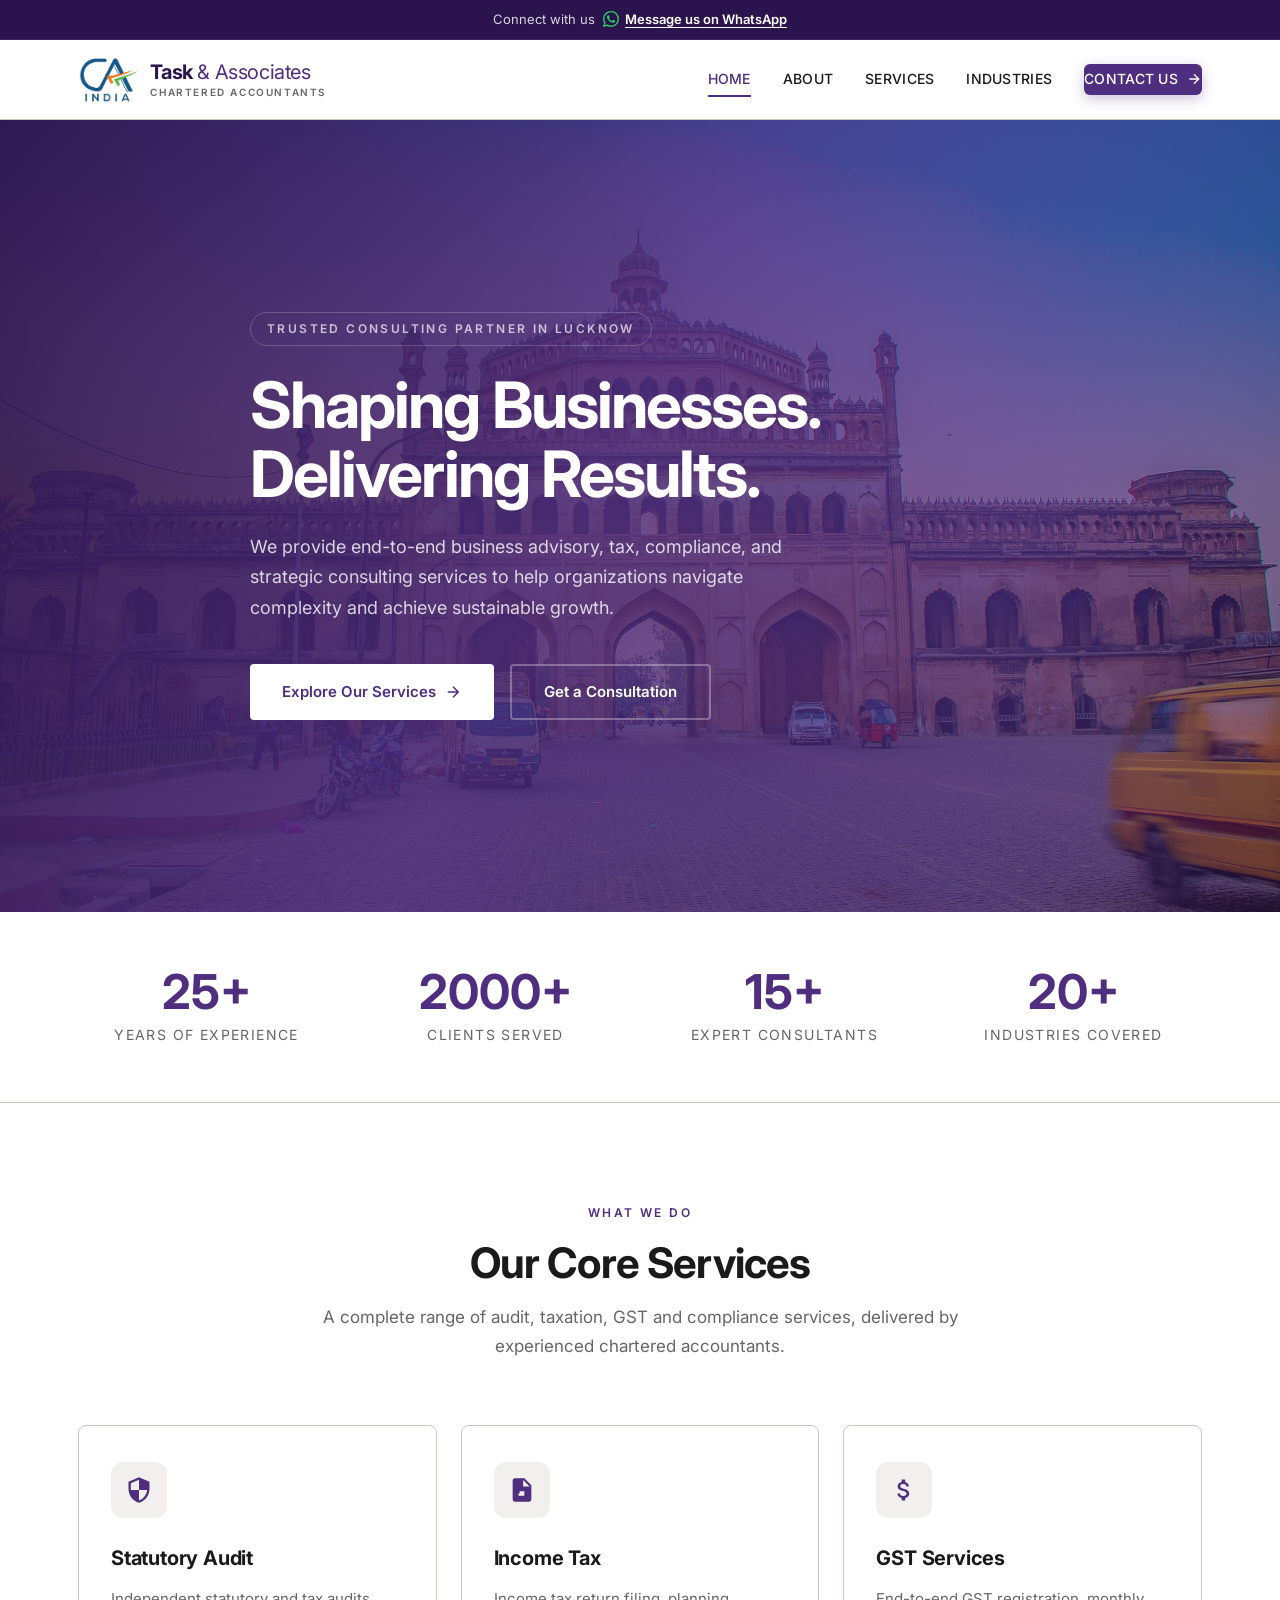
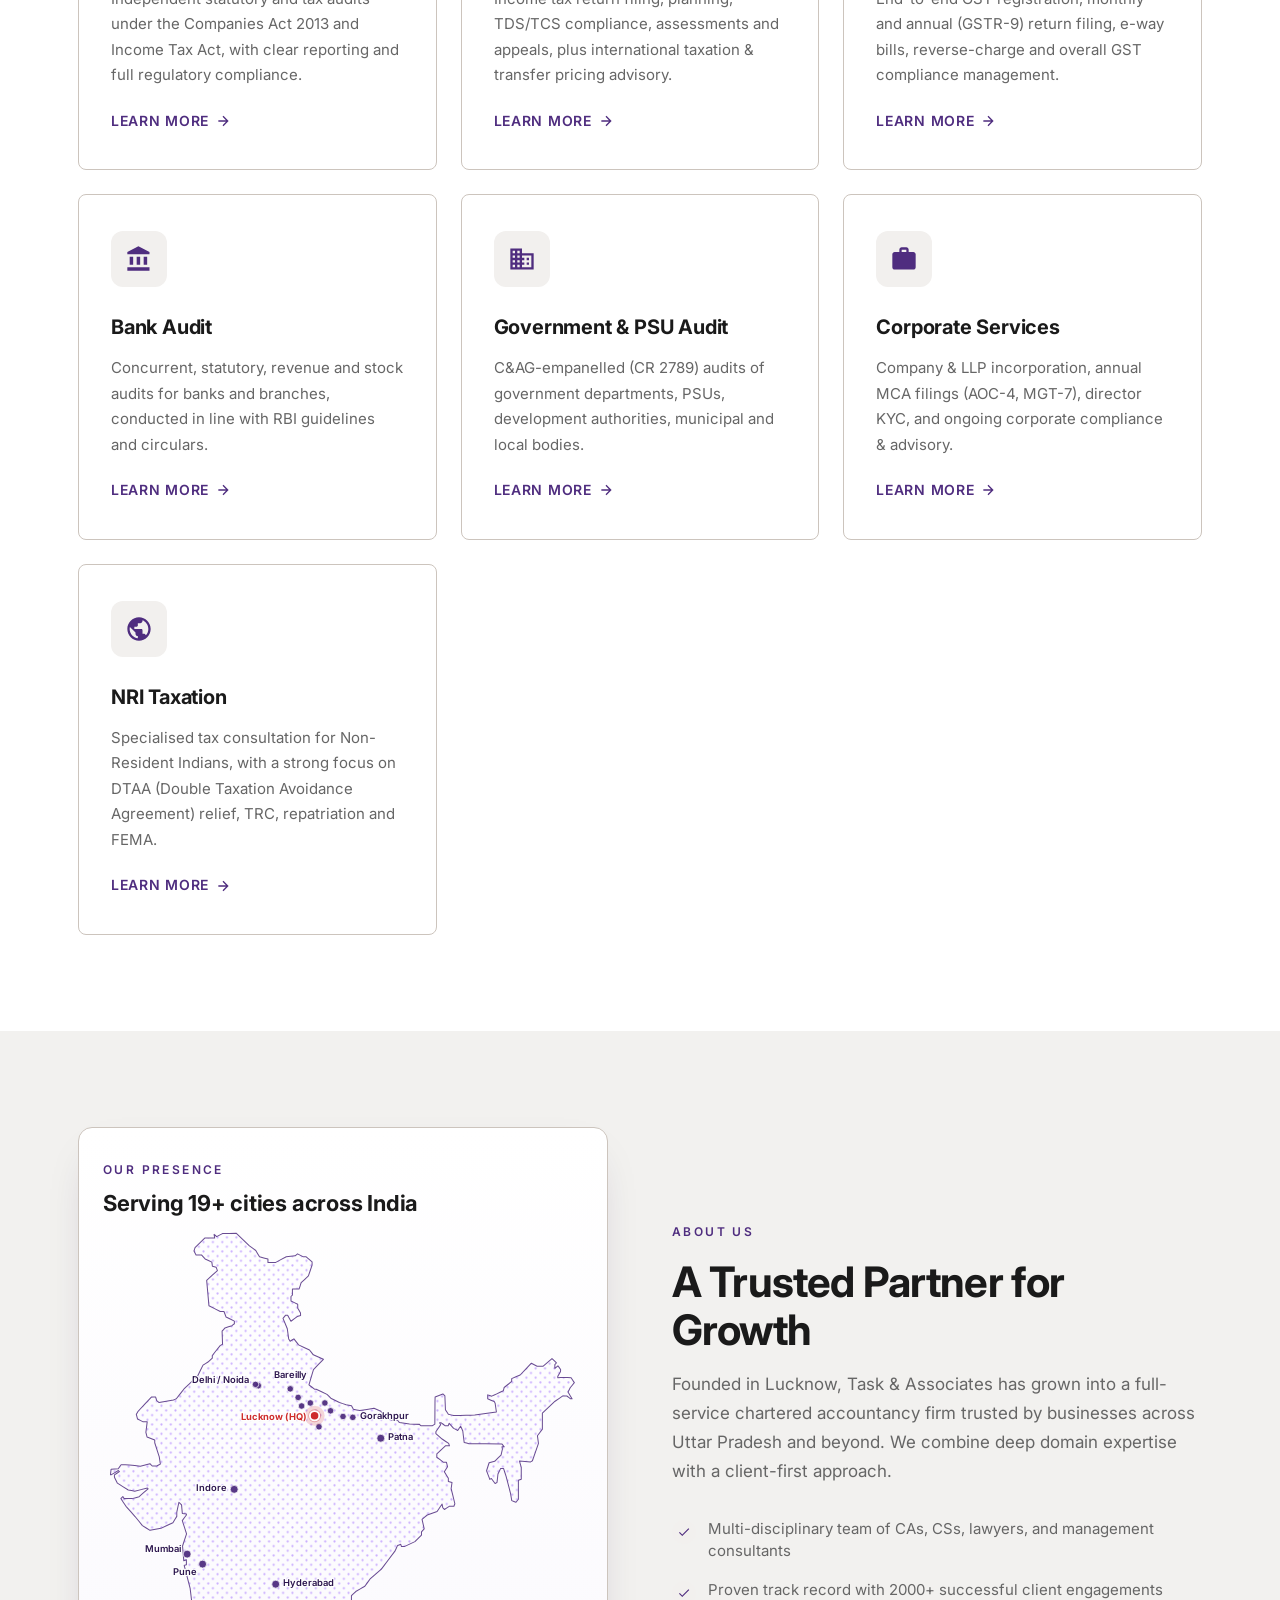
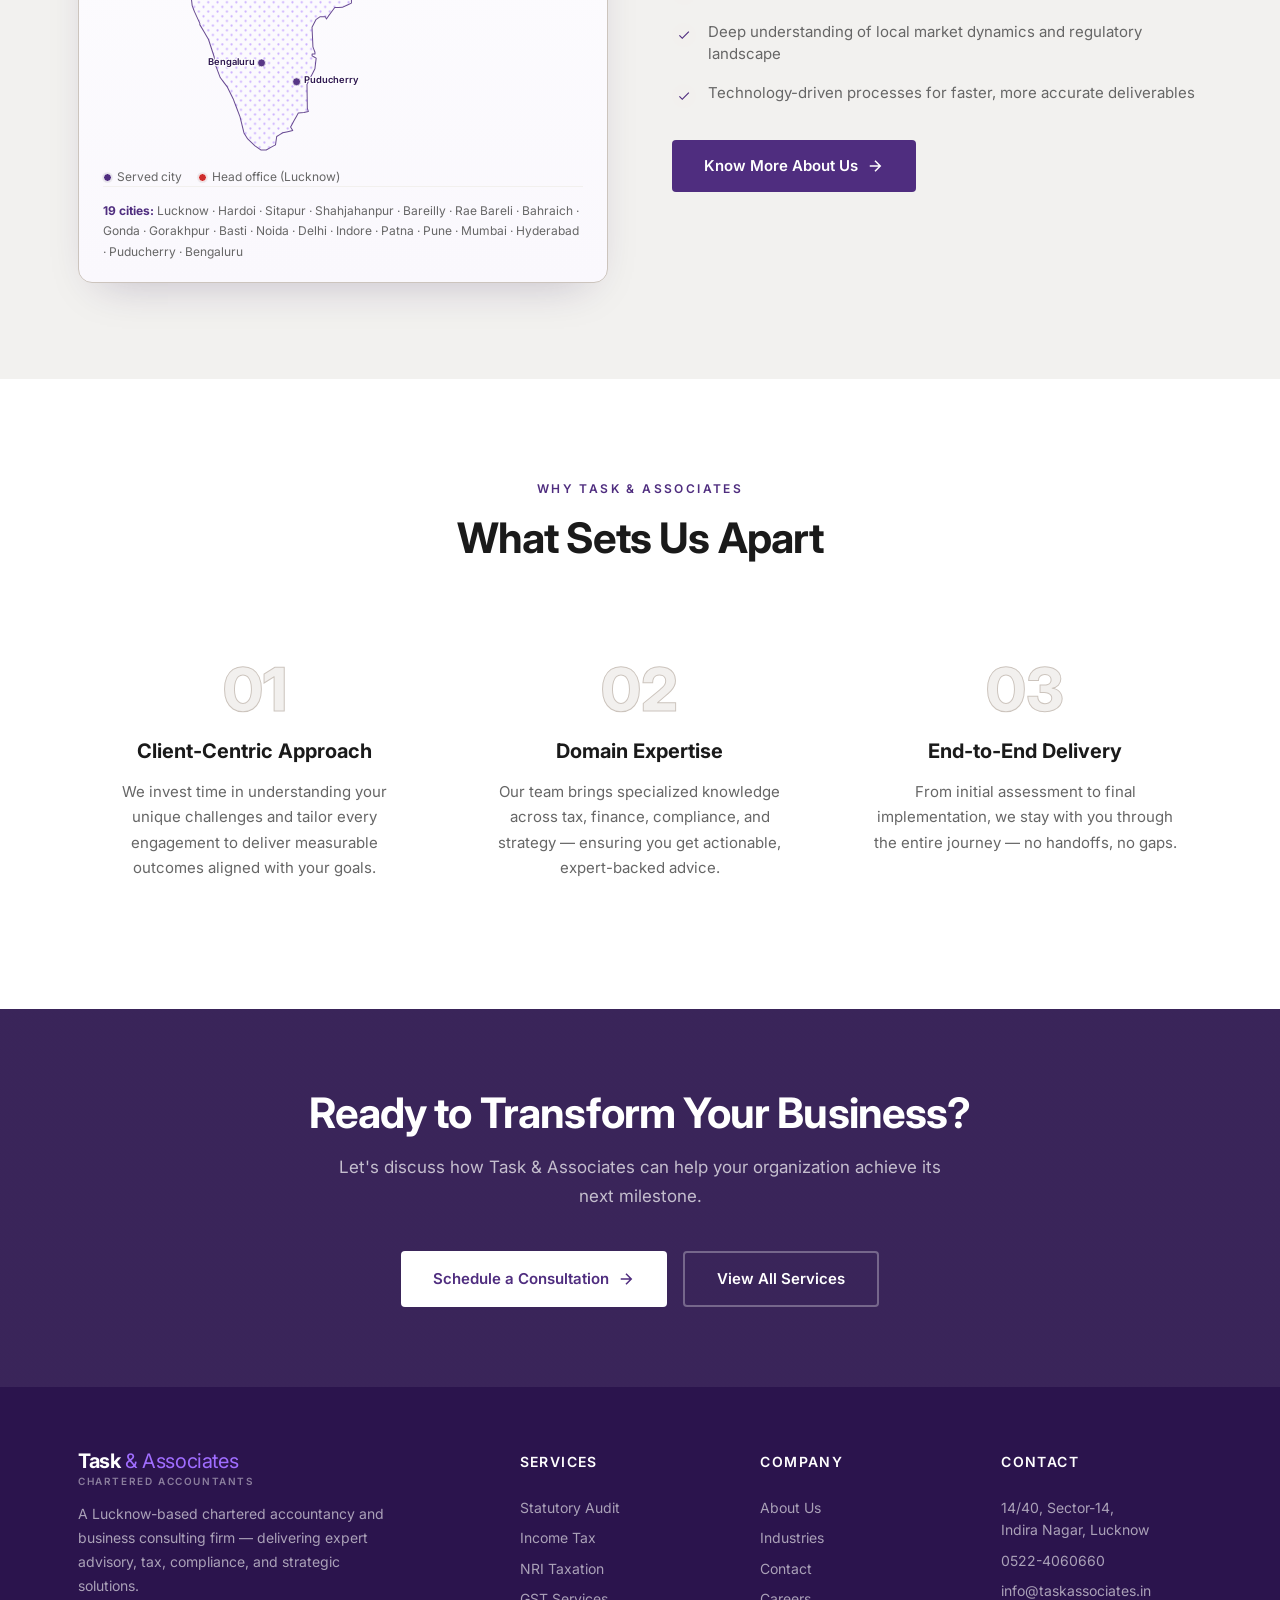
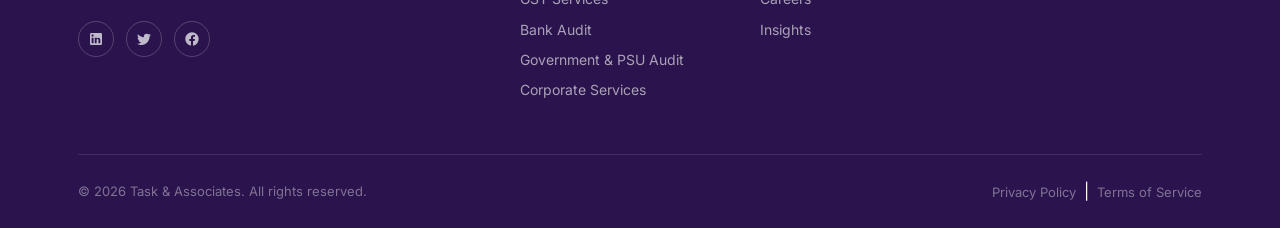
==== commit 3b6df27a: "Remove stat strip from Our Presence map Co-Authored-By: Claude Opus 4.8 <noreply@anthropic.com>" ====
--- a/index.html
+++ b/index.html
@@ -194,11 +194,6 @@
           <div class="presence-head">
             <span class="presence-tag">Our Presence</span>
             <h3>Serving 19+ cities across India</h3>
-          </div>
-          <div class="presence-stats">
-            <div class="presence-stat"><b>19+</b><span>Cities</span></div>
-            <div class="presence-stat"><b>8</b><span>States &amp; UTs</span></div>
-            <div class="presence-stat"><b>1</b><span>Head Office</span></div>
           </div>
           <svg class="india-map" viewBox="0 12 667 742" xmlns="http://www.w3.org/2000/svg" role="img" aria-label="Map of India showing cities served by Task and Associates"><defs><clipPath id="indiaClip"><path d="m 215.2163,738.62564 -4,-2.84704 -5.08396,-4.77739 -5.08397,-4.77738 -2.58571,-4.16224 -2.58571,-4.16225 -2.73664,-11.17108 -2.73662,-11.1711 -4.80426,-12.66666 -4.80425,-12.66667 -3.9362,-8 -3.9362,-8 -5.01572,-6.66667 -5.01572,-6.66666 -4.17085,-10.95699 -4.17086,-10.95699 v -3.31493 -3.31493 l -3.95422,-12.19948 -3.95423,-12.19949 -6.04578,-10.31244 -6.04577,-10.31246 v -0.87925 -0.87925 l -3.817,-8.3369 -3.81701,-8.33689 -1.48505,-4 -1.48505,-4 -1.42982,-12 -1.42982,-12 -4.14814,-15.92888 -4.14815,-15.92888 1.54669,-0.51557 1.54668,-0.51556 v -3.36487 -3.36488 l -1.81762,0.6975 -1.81763,0.69748 -0.85927,-10.30346 -0.85928,-10.30345 2.77715,-8.4596 2.77715,-8.45961 -2.95944,-9.20386 -2.95943,-9.20386 2.85918,-3.86726 2.85919,-3.86725 v -0.62793 -0.62792 l -2.82757,-0.42607 -2.82757,-0.42607 -0.53124,-5.97786 -0.53125,-5.97787 -1.83309,-1.83308 -1.83308,-1.83309 -1.47477,6.87658 -1.47476,6.87658 -0.005,2.93437 -0.005,2.93437 -2.693839,4.41843 -2.69383,4.41844 -8.35049,3.90767 -8.350489,3.90766 -7.55505,1.39663 -7.55505,1.39663 -5.28474,-3.33611 -5.28474,-3.33612 -5.1109,-6.26743 -5.1109,-6.26744 -6.29777,-7.09401 -6.29777,-7.09403 -3.58171,-5.41234 -3.58172,-5.41234 1.39566,-1.39566 1.39566,-1.39566 0.89585,1.44951 0.89584,1.44951 5.58798,-0.008 5.58798,-0.008 4.83022,-1.3417 4.83022,-1.34169 6.2277,-5.48184 6.2277,-5.48184 -0.50394,-0.50394 -0.50394,-0.50394 -8.78786,2.16862 -8.78785,2.16862 -4.48755,-0.84186 -4.48755,-0.84187 -7.54448,-4.71911 -7.54448,-4.7191 -2.06743,-4.14426 -2.06753,-4.14313 v -1.6418 -1.6418 l 3.44902,-2.25988 3.44902,-2.25989 -0.72543,-0.72542 -0.72542,-0.72542 -4.79981,2.83196 -4.79981,2.83196 h -0.67902 -0.67901 l 0.42189,-3.66667 0.4219,-3.66667 4.97993,-0.41262 4.97994,-0.41263 1.96682,-2.80804 1.96683,-2.80804 5.71991,0.17657 5.71991,0.17656 7.64598,0.83928 7.64599,0.83928 6.69897,-1.71689 6.69897,-1.71689 1.58837,1.58838 1.58838,1.58838 h 3.15432 3.15433 l 2.49487,-1.33522 2.49488,-1.33522 -0.75993,-4.99811 -0.75994,-4.99812 -3.15593,-9.83685 -3.15593,-9.83687 v -1.8406 -1.8406 l -5.34549,-2.13884 -5.34548,-2.13884 -0.80513,-3.20788 -0.80512,-3.20787 0.91322,-7.30916 0.91322,-7.30916 h -2.82883 -2.82882 l -3.91447,-2.02425 -3.91447,-2.02425 -0.80629,-3.2125 -0.80628,-3.2125 1.1203,-1.95513 1.12031,-1.95512 9.50149,-10.14146 9.5015,-10.14145 h 2.74199 2.74198 l 0.80815,2.54625 0.80816,2.54627 1.67494,1.39008 1.67494,1.39008 9.94009,-1.78487 9.940089,-1.78486 2,-0.90115 1.999999,-0.90113 5.33334,-6.7847 5.33333,-6.78468 3.72072,-3.46565 3.72071,-3.46564 5.93016,-5.83483 5.93016,-5.83481 3.55728,-7.27084 3.55729,-7.27083 3.45851,-2.1405 3.45851,-2.14051 3,-2.65292 3,-2.65293 v -1.91003 -1.91004 l 5.45108,-6.85755 5.45108,-6.85754 1.66944,-0.94715 1.66942,-0.94716 -0.31645,-9.05284 -0.31645,-9.05285 2.02382,-2.28313 2.02384,-2.28315 4.83878,-1.55729 4.83877,-1.5573 1.66667,-1.32282 1.66666,-1.32283 v -1.85407 -1.85406 l -5.76484,-2.80079 -5.76485,-2.80077 -1.45267,-3.84856 -1.45253,-3.84856 h -2.59459 -2.5946 l -7.85456,-3.95934 -7.85456,-3.95934 -1.57907,-17.70733 -1.57908,-17.707325 7.47046,-6.786157 7.47045,-6.786156 -0.89811,-2.340429 -0.8981,-2.34043 -2.58502,-0.675996 -2.58501,-0.675996 -0.40827,-2.858883 -0.40825,-2.858883 -4.66667,-2.194372 -4.66667,-2.194372 -2.53998,-2.810829 -2.53999,-2.810829 h -3.74643 -3.74644 l -1.45411,-2.717031 -1.45411,-2.717029 0.74048,-2.333039 0.74048,-2.333038 6.72316,-6.616599 6.72317,-6.616597 h 6.94355 6.94356 l -0.45187,-2.594964 -0.45185,-2.594964 1.85544,1.53988 1.85544,1.539881 3.92975,-2.097217 3.92976,-2.097217 9.73397,-0.217171 9.73397,-0.217172 9.06994,8.702805 9.06993,8.702805 4.40104,3.271139 4.40103,3.27114 2.6031,4.411929 2.60311,4.411929 5.85861,1.475219 5.85863,1.475217 v 2.50838 2.50838 h 5.14564 5.14564 l 7.58808,-4.049225 7.58808,-4.049227 6.13351,-0.62063 6.13351,-0.620631 1.70365,-1.413913 1.70367,-1.413914 4.02957,2.083771 4.02956,2.083769 h 1.96391 1.96392 l 4.10229,3.451859 4.10231,3.451857 v 2.339408 2.339408 l -2.56184,7.446105 -2.56183,7.446105 -5.03233,4.746637 -5.03234,4.746639 -1.40582,4.287074 -1.40584,4.287069 -4.66667,0.0623 -4.66667,0.0622 v 4.21767 4.21768 l -1,1.00455 -1,1.00454 v 3.13269 3.13268 l 4.66667,2.22538 4.66667,2.22537 0.0472,2.75305 0.0472,2.75305 1.9055,3.33334 1.90551,3.33333 0.0472,1.70851 0.0472,1.70852 -2.33333,0.822 -2.33334,0.82198 -4.34937,3.21626 -4.34939,3.21625 -2.31728,-4.07167 -2.31729,-4.07165 -1.50341,-0.008 -1.5034,-0.008 -1.7146,2.06597 -1.7146,2.06596 2.99361,7.22264 2.99361,7.22263 0.96058,7.07852 0.96057,7.07852 0.99231,1.60557 0.99229,1.60558 2.63773,-1.63936 2.63774,-1.63936 3.2599,4.15804 3.2599,4.15804 7.57764,3.58784 7.57762,3.58784 2.6316,3.34553 2.6316,3.34553 7.03387,3.11071 7.03388,3.11071 -6.91036,7.13454 -6.91036,7.13455 -3.14015,10.57763 -3.14014,10.57762 3.84796,3.07908 3.84794,3.07909 1.20044,0.007 1.20044,0.007 7.46623,3.5886 7.46623,3.58858 2.99262,2.88888 2.99262,2.88888 5.67405,2.7075 5.67404,2.70749 4.66667,1.63416 4.66667,1.63417 3.70365,0.67096 3.70365,0.67096 1.31255,2.45254 1.31256,2.45252 4.50292,0.84476 4.50292,0.84474 9.8142,-1.55618 9.81421,-1.5562 4.80499,2.03856 4.80499,2.03857 2.21452,3.37977 2.2145,3.37976 5.26072,2.68383 5.26071,2.68381 h 3.88987 3.88985 l 1.52101,1.83271 1.52102,1.83271 6.97557,0.99337 6.97559,0.99336 6.96587,0.25089 6.96585,0.25091 0.92303,0.92303 0.92302,0.92302 8.11112,-0.0204 8.11111,-0.0204 1.61844,-1.02846 1.61844,-1.02846 0.10853,-15.95112 0.10854,-15.95112 0.086,-2.91381 0.086,-2.91381 5.38509,-2.15468 5.38509,-2.15468 1.40227,1.40226 1.40228,1.40228 0.38401,9.5432 0.384,9.54319 2.03242,3.10187 2.03241,3.10185 3.6498,1.00557 3.6498,1.00559 8.66667,-0.20035 8.66666,-0.20033 6,-0.20389 6,-0.2039 15.04815,-2.13725 15.04815,-2.13727 -0.88471,-6.10958 -0.88469,-6.10959 -0.65955,-1.13604 -0.65954,-1.13605 -4.50391,-1.88184 -4.50389,-1.88186 v -2.73862 -2.73863 l 2.82554,0.8968 2.82555,0.89679 3.50779,-1.61398 3.50778,-1.61398 4.54252,-2.18224 4.54254,-2.18226 0.58048,-2.21973 0.58046,-2.21975 5.21034,-4.18713 5.21033,-4.18715 v -1.98454 -1.98455 l 5.89897,-2.5286 5.89896,-2.52858 7.78179,-8.17726 7.78177,-8.17725 3.98592,2.07835 3.98592,2.07834 4.25224,0.008 4.25224,0.008 6.0931,-5.27353 6.09309,-5.27353 3.07748,2.9402 3.0775,2.9402 -1.0895,1.26666 -1.08948,1.26667 v 2.56325 2.56327 l 2.14428,-1.7796 2.1443,-1.7796 1.8557,2.53785 1.85572,2.53784 -0.0472,1.41183 -0.0472,1.41183 -1.9055,3.33333 -1.90551,3.33333 -0.0472,1.05771 -0.0472,1.05771 4.33333,-0.2973 4.33334,-0.2973 4.96926,0.23958 4.96926,0.2396 2.23409,3.40966 2.23409,3.40965 -2.88893,3.59034 -2.88893,3.59035 -1.49258,2.92128 -1.49257,2.92127 2.79985,4.7454 2.79986,4.74538 h -1.03354 -1.03352 l -2.58817,-1.9576 -2.58817,-1.95758 -2.79936,-0.0424 -2.79936,-0.0424 -5.38843,3.66666 -5.38843,3.66667 -8.81221,8.28771 -8.81222,8.28769 v 11.11993 11.11992 l -3.43397,4.59238 -3.43397,4.59237 0.71976,5.33333 0.71976,5.33334 -4.21271,12 -4.21271,12 -1.25398,0.85716 -1.25398,0.85715 -7.77806,-0.70529 -7.77807,-0.70529 1.29229,4.506 1.29231,4.506 v 8.19948 8.19948 l -2,0.76748 -2,0.76746 v 13.12035 13.12033 l -1.66667,2.13243 -1.66666,2.13241 -2.92642,-1.14072 -2.92641,-1.14073 -0.87372,-5.07019 -0.87371,-5.07018 -3.11882,-12 -3.11883,-12 -1.75353,-5.33334 -1.75352,-5.33333 h -1.97623 -1.97621 l -1.8764,3.91499 -1.87642,3.91498 -0.65174,5.7823 -0.65175,5.78229 -1.35809,0.83935 -1.35811,0.83936 -2.58125,-3.54351 -2.58127,-3.54349 -1.04625,0.64662 -1.04626,0.64662 -2.29006,-5.99647 -2.29008,-5.99647 1.78588,-5.56113 1.78586,-5.56113 3.87506,-1.02258 3.87505,-1.02257 4.39667,-4.26142 4.39668,-4.26142 0.97984,-4.13149 0.97984,-4.13149 -0.31002,-1.66667 -0.31001,-1.66667 h 1.55504 1.55504 l -1.65985,-2 -1.65986,-2 -22.83673,-0.13293 -22.83675,-0.13293 -3.33333,-0.92696 -3.33334,-0.92698 -0.96818,-7.94012 -0.96818,-7.94013 -1.51006,-3.33333 -1.51006,-3.33334 -1.99806,2.9704 -1.99807,2.97039 -2.85703,-1.47487 -2.85702,-1.47486 -3.08122,-3.49554 -3.08121,-3.49552 -0.69656,1.66667 -0.69657,1.66667 -2.22222,-0.0424 -2.22222,-0.0424 -2.58818,-1.95759 -2.58817,-1.9576 h -1.15719 -1.15717 l 0.76739,1.24165 0.76738,1.24167 -3.35537,4.9444 -3.35536,4.9444 v 1.26105 1.26106 l 4.33333,3.81332 4.33334,3.8133 4.56388,3.07291 4.56386,3.07291 0.54724,1.66666 0.54724,1.66667 h -2.80757 -2.80757 l -5.9702,5.50315 -5.97022,5.50314 v 2.429 2.429 l 4.45919,3.40119 4.45919,3.40118 h 2.18208 2.18208 l 0.80509,3.20775 0.80509,3.20775 -2.24342,3.42389 -2.24342,3.42389 2.79706,4.52574 2.79706,4.52574 v 2.30078 2.30078 l 2.56204,0.66999 2.56206,0.66999 -0.61258,4.20518 -0.61256,4.20519 2.58803,10.56085 2.58804,10.56087 -0.68017,1.77247 -0.68016,1.77248 h -3.23759 -3.2376 l -3.35488,2.1982 -3.35488,2.19821 -1.13545,-1.19821 -1.13546,-1.1982 -0.46276,-2.56956 -0.46274,-2.56956 -3.48502,5.23622 -3.48501,5.23623 -6.83025,2.38175 -6.83026,2.38174 -3.61598,3.11035 -3.61599,3.11033 1.49424,6.50792 1.49424,6.50791 -1.89632,2.10499 -1.89632,2.10498 v 2.18391 2.18389 l -4.56725,4.56726 -4.56726,4.56725 -7.35017,3.4772 -7.35019,3.47718 h -1.97145 -1.97146 l -0.52441,-1.57321 -0.5244,-1.57321 -2.26491,0.86912 -2.2649,0.86913 -1.63688,3.70409 -1.63688,3.70408 -9.53804,12.66667 -9.53804,12.66667 -7.60648,6.51918 -7.60648,6.51918 -3.89774,5.38068 -3.89774,5.38068 -6.30932,3.63956 -6.30934,3.63956 -3,2.84585 -3,2.84585 v 5.219 5.219 l -6.33333,2.95159 -6.33334,2.95157 -5.25897,0.1108 -5.25899,0.1108 -4.07434,5.47402 -4.07436,5.47401 -1.70722,2.52599 -1.70721,2.52598 -0.73723,-1.66666 -0.73724,-1.66667 h -3.59221 -3.59221 l -2.98119,2.08811 -2.9812,2.0881 -2.69829,5.28912 -2.69831,5.28911 0.63792,13.66356 0.63793,13.66356 1.41156,3.71268 1.41156,3.71269 v 1.24653 1.24654 h -2 -2 v 1.28642 1.28642 l 2.83419,1.51681 2.8342,1.51681 -0.86745,7.3807 -0.86747,7.38068 -1.74589,3.48274 -1.7459,3.48275 -3.76314,7.23493 -3.76316,7.23495 0.23496,16.76505 0.23496,16.76507 0.71644,2.28892 0.71644,2.28892 -3.07576,0.6788 -3.07575,0.67881 -3.91979,0.3656 -3.91977,0.36561 -3.0138,5.33334 -3.01379,5.33333 -2.34532,4.40032 -2.34532,4.40032 1.50588,2.41131 1.5059,2.4113 -6.91764,1.5481 -6.91763,1.54809 -4.21623,2.56405 -4.21624,2.56404 -0.86989,5.80086 -0.86988,5.80085 -6.41975,3.60871 -6.41975,3.60872 -3.80349,-0.0423 -3.80349,-0.0423 -4,-2.84704 z"/></clipPath><pattern id="dotfield" patternUnits="userSpaceOnUse" width="13" height="13"><circle cx="3.25" cy="3.25" r="1.5" fill="#a06dff" fill-opacity="0.55"/><circle cx="9.75" cy="9.75" r="1.5" fill="#a06dff" fill-opacity="0.55"/></pattern></defs><rect x="0" y="12" width="667" height="742" fill="url(#dotfield)" clip-path="url(#indiaClip)"/><path d="m 215.2163,738.62564 -4,-2.84704 -5.08396,-4.77739 -5.08397,-4.77738 -2.58571,-4.16224 -2.58571,-4.16225 -2.73664,-11.17108 -2.73662,-11.1711 -4.80426,-12.66666 -4.80425,-12.66667 -3.9362,-8 -3.9362,-8 -5.01572,-6.66667 -5.01572,-6.66666 -4.17085,-10.95699 -4.17086,-10.95699 v -3.31493 -3.31493 l -3.95422,-12.19948 -3.95423,-12.19949 -6.04578,-10.31244 -6.04577,-10.31246 v -0.87925 -0.87925 l -3.817,-8.3369 -3.81701,-8.33689 -1.48505,-4 -1.48505,-4 -1.42982,-12 -1.42982,-12 -4.14814,-15.92888 -4.14815,-15.92888 1.54669,-0.51557 1.54668,-0.51556 v -3.36487 -3.36488 l -1.81762,0.6975 -1.81763,0.69748 -0.85927,-10.30346 -0.85928,-10.30345 2.77715,-8.4596 2.77715,-8.45961 -2.95944,-9.20386 -2.95943,-9.20386 2.85918,-3.86726 2.85919,-3.86725 v -0.62793 -0.62792 l -2.82757,-0.42607 -2.82757,-0.42607 -0.53124,-5.97786 -0.53125,-5.97787 -1.83309,-1.83308 -1.83308,-1.83309 -1.47477,6.87658 -1.47476,6.87658 -0.005,2.93437 -0.005,2.93437 -2.693839,4.41843 -2.69383,4.41844 -8.35049,3.90767 -8.350489,3.90766 -7.55505,1.39663 -7.55505,1.39663 -5.28474,-3.33611 -5.28474,-3.33612 -5.1109,-6.26743 -5.1109,-6.26744 -6.29777,-7.09401 -6.29777,-7.09403 -3.58171,-5.41234 -3.58172,-5.41234 1.39566,-1.39566 1.39566,-1.39566 0.89585,1.44951 0.89584,1.44951 5.58798,-0.008 5.58798,-0.008 4.83022,-1.3417 4.83022,-1.34169 6.2277,-5.48184 6.2277,-5.48184 -0.50394,-0.50394 -0.50394,-0.50394 -8.78786,2.16862 -8.78785,2.16862 -4.48755,-0.84186 -4.48755,-0.84187 -7.54448,-4.71911 -7.54448,-4.7191 -2.06743,-4.14426 -2.06753,-4.14313 v -1.6418 -1.6418 l 3.44902,-2.25988 3.44902,-2.25989 -0.72543,-0.72542 -0.72542,-0.72542 -4.79981,2.83196 -4.79981,2.83196 h -0.67902 -0.67901 l 0.42189,-3.66667 0.4219,-3.66667 4.97993,-0.41262 4.97994,-0.41263 1.96682,-2.80804 1.96683,-2.80804 5.71991,0.17657 5.71991,0.17656 7.64598,0.83928 7.64599,0.83928 6.69897,-1.71689 6.69897,-1.71689 1.58837,1.58838 1.58838,1.58838 h 3.15432 3.15433 l 2.49487,-1.33522 2.49488,-1.33522 -0.75993,-4.99811 -0.75994,-4.99812 -3.15593,-9.83685 -3.15593,-9.83687 v -1.8406 -1.8406 l -5.34549,-2.13884 -5.34548,-2.13884 -0.80513,-3.20788 -0.80512,-3.20787 0.91322,-7.30916 0.91322,-7.30916 h -2.82883 -2.82882 l -3.91447,-2.02425 -3.91447,-2.02425 -0.80629,-3.2125 -0.80628,-3.2125 1.1203,-1.95513 1.12031,-1.95512 9.50149,-10.14146 9.5015,-10.14145 h 2.74199 2.74198 l 0.80815,2.54625 0.80816,2.54627 1.67494,1.39008 1.67494,1.39008 9.94009,-1.78487 9.940089,-1.78486 2,-0.90115 1.999999,-0.90113 5.33334,-6.7847 5.33333,-6.78468 3.72072,-3.46565 3.72071,-3.46564 5.93016,-5.83483 5.93016,-5.83481 3.55728,-7.27084 3.55729,-7.27083 3.45851,-2.1405 3.45851,-2.14051 3,-2.65292 3,-2.65293 v -1.91003 -1.91004 l 5.45108,-6.85755 5.45108,-6.85754 1.66944,-0.94715 1.66942,-0.94716 -0.31645,-9.05284 -0.31645,-9.05285 2.02382,-2.28313 2.02384,-2.28315 4.83878,-1.55729 4.83877,-1.5573 1.66667,-1.32282 1.66666,-1.32283 v -1.85407 -1.85406 l -5.76484,-2.80079 -5.76485,-2.80077 -1.45267,-3.84856 -1.45253,-3.84856 h -2.59459 -2.5946 l -7.85456,-3.95934 -7.85456,-3.95934 -1.57907,-17.70733 -1.57908,-17.707325 7.47046,-6.786157 7.47045,-6.786156 -0.89811,-2.340429 -0.8981,-2.34043 -2.58502,-0.675996 -2.58501,-0.675996 -0.40827,-2.858883 -0.40825,-2.858883 -4.66667,-2.194372 -4.66667,-2.194372 -2.53998,-2.810829 -2.53999,-2.810829 h -3.74643 -3.74644 l -1.45411,-2.717031 -1.45411,-2.717029 0.74048,-2.333039 0.74048,-2.333038 6.72316,-6.616599 6.72317,-6.616597 h 6.94355 6.94356 l -0.45187,-2.594964 -0.45185,-2.594964 1.85544,1.53988 1.85544,1.539881 3.92975,-2.097217 3.92976,-2.097217 9.73397,-0.217171 9.73397,-0.217172 9.06994,8.702805 9.06993,8.702805 4.40104,3.271139 4.40103,3.27114 2.6031,4.411929 2.60311,4.411929 5.85861,1.475219 5.85863,1.475217 v 2.50838 2.50838 h 5.14564 5.14564 l 7.58808,-4.049225 7.58808,-4.049227 6.13351,-0.62063 6.13351,-0.620631 1.70365,-1.413913 1.70367,-1.413914 4.02957,2.083771 4.02956,2.083769 h 1.96391 1.96392 l 4.10229,3.451859 4.10231,3.451857 v 2.339408 2.339408 l -2.56184,7.446105 -2.56183,7.446105 -5.03233,4.746637 -5.03234,4.746639 -1.40582,4.287074 -1.40584,4.287069 -4.66667,0.0623 -4.66667,0.0622 v 4.21767 4.21768 l -1,1.00455 -1,1.00454 v 3.13269 3.13268 l 4.66667,2.22538 4.66667,2.22537 0.0472,2.75305 0.0472,2.75305 1.9055,3.33334 1.90551,3.33333 0.0472,1.70851 0.0472,1.70852 -2.33333,0.822 -2.33334,0.82198 -4.34937,3.21626 -4.34939,3.21625 -2.31728,-4.07167 -2.31729,-4.07165 -1.50341,-0.008 -1.5034,-0.008 -1.7146,2.06597 -1.7146,2.06596 2.99361,7.22264 2.99361,7.22263 0.96058,7.07852 0.96057,7.07852 0.99231,1.60557 0.99229,1.60558 2.63773,-1.63936 2.63774,-1.63936 3.2599,4.15804 3.2599,4.15804 7.57764,3.58784 7.57762,3.58784 2.6316,3.34553 2.6316,3.34553 7.03387,3.11071 7.03388,3.11071 -6.91036,7.13454 -6.91036,7.13455 -3.14015,10.57763 -3.14014,10.57762 3.84796,3.07908 3.84794,3.07909 1.20044,0.007 1.20044,0.007 7.46623,3.5886 7.46623,3.58858 2.99262,2.88888 2.99262,2.88888 5.67405,2.7075 5.67404,2.70749 4.66667,1.63416 4.66667,1.63417 3.70365,0.67096 3.70365,0.67096 1.31255,2.45254 1.31256,2.45252 4.50292,0.84476 4.50292,0.84474 9.8142,-1.55618 9.81421,-1.5562 4.80499,2.03856 4.80499,2.03857 2.21452,3.37977 2.2145,3.37976 5.26072,2.68383 5.26071,2.68381 h 3.88987 3.88985 l 1.52101,1.83271 1.52102,1.83271 6.97557,0.99337 6.97559,0.99336 6.96587,0.25089 6.96585,0.25091 0.92303,0.92303 0.92302,0.92302 8.11112,-0.0204 8.11111,-0.0204 1.61844,-1.02846 1.61844,-1.02846 0.10853,-15.95112 0.10854,-15.95112 0.086,-2.91381 0.086,-2.91381 5.38509,-2.15468 5.38509,-2.15468 1.40227,1.40226 1.40228,1.40228 0.38401,9.5432 0.384,9.54319 2.03242,3.10187 2.03241,3.10185 3.6498,1.00557 3.6498,1.00559 8.66667,-0.20035 8.66666,-0.20033 6,-0.20389 6,-0.2039 15.04815,-2.13725 15.04815,-2.13727 -0.88471,-6.10958 -0.88469,-6.10959 -0.65955,-1.13604 -0.65954,-1.13605 -4.50391,-1.88184 -4.50389,-1.88186 v -2.73862 -2.73863 l 2.82554,0.8968 2.82555,0.89679 3.50779,-1.61398 3.50778,-1.61398 4.54252,-2.18224 4.54254,-2.18226 0.58048,-2.21973 0.58046,-2.21975 5.21034,-4.18713 5.21033,-4.18715 v -1.98454 -1.98455 l 5.89897,-2.5286 5.89896,-2.52858 7.78179,-8.17726 7.78177,-8.17725 3.98592,2.07835 3.98592,2.07834 4.25224,0.008 4.25224,0.008 6.0931,-5.27353 6.09309,-5.27353 3.07748,2.9402 3.0775,2.9402 -1.0895,1.26666 -1.08948,1.26667 v 2.56325 2.56327 l 2.14428,-1.7796 2.1443,-1.7796 1.8557,2.53785 1.85572,2.53784 -0.0472,1.41183 -0.0472,1.41183 -1.9055,3.33333 -1.90551,3.33333 -0.0472,1.05771 -0.0472,1.05771 4.33333,-0.2973 4.33334,-0.2973 4.96926,0.23958 4.96926,0.2396 2.23409,3.40966 2.23409,3.40965 -2.88893,3.59034 -2.88893,3.59035 -1.49258,2.92128 -1.49257,2.92127 2.79985,4.7454 2.79986,4.74538 h -1.03354 -1.03352 l -2.58817,-1.9576 -2.58817,-1.95758 -2.79936,-0.0424 -2.79936,-0.0424 -5.38843,3.66666 -5.38843,3.66667 -8.81221,8.28771 -8.81222,8.28769 v 11.11993 11.11992 l -3.43397,4.59238 -3.43397,4.59237 0.71976,5.33333 0.71976,5.33334 -4.21271,12 -4.21271,12 -1.25398,0.85716 -1.25398,0.85715 -7.77806,-0.70529 -7.77807,-0.70529 1.29229,4.506 1.29231,4.506 v 8.19948 8.19948 l -2,0.76748 -2,0.76746 v 13.12035 13.12033 l -1.66667,2.13243 -1.66666,2.13241 -2.92642,-1.14072 -2.92641,-1.14073 -0.87372,-5.07019 -0.87371,-5.07018 -3.11882,-12 -3.11883,-12 -1.75353,-5.33334 -1.75352,-5.33333 h -1.97623 -1.97621 l -1.8764,3.91499 -1.87642,3.91498 -0.65174,5.7823 -0.65175,5.78229 -1.35809,0.83935 -1.35811,0.83936 -2.58125,-3.54351 -2.58127,-3.54349 -1.04625,0.64662 -1.04626,0.64662 -2.29006,-5.99647 -2.29008,-5.99647 1.78588,-5.56113 1.78586,-5.56113 3.87506,-1.02258 3.87505,-1.02257 4.39667,-4.26142 4.39668,-4.26142 0.97984,-4.13149 0.97984,-4.13149 -0.31002,-1.66667 -0.31001,-1.66667 h 1.55504 1.55504 l -1.65985,-2 -1.65986,-2 -22.83673,-0.13293 -22.83675,-0.13293 -3.33333,-0.92696 -3.33334,-0.92698 -0.96818,-7.94012 -0.96818,-7.94013 -1.51006,-3.33333 -1.51006,-3.33334 -1.99806,2.9704 -1.99807,2.97039 -2.85703,-1.47487 -2.85702,-1.47486 -3.08122,-3.49554 -3.08121,-3.49552 -0.69656,1.66667 -0.69657,1.66667 -2.22222,-0.0424 -2.22222,-0.0424 -2.58818,-1.95759 -2.58817,-1.9576 h -1.15719 -1.15717 l 0.76739,1.24165 0.76738,1.24167 -3.35537,4.9444 -3.35536,4.9444 v 1.26105 1.26106 l 4.33333,3.81332 4.33334,3.8133 4.56388,3.07291 4.56386,3.07291 0.54724,1.66666 0.54724,1.66667 h -2.80757 -2.80757 l -5.9702,5.50315 -5.97022,5.50314 v 2.429 2.429 l 4.45919,3.40119 4.45919,3.40118 h 2.18208 2.18208 l 0.80509,3.20775 0.80509,3.20775 -2.24342,3.42389 -2.24342,3.42389 2.79706,4.52574 2.79706,4.52574 v 2.30078 2.30078 l 2.56204,0.66999 2.56206,0.66999 -0.61258,4.20518 -0.61256,4.20519 2.58803,10.56085 2.58804,10.56087 -0.68017,1.77247 -0.68016,1.77248 h -3.23759 -3.2376 l -3.35488,2.1982 -3.35488,2.19821 -1.13545,-1.19821 -1.13546,-1.1982 -0.46276,-2.56956 -0.46274,-2.56956 -3.48502,5.23622 -3.48501,5.23623 -6.83025,2.38175 -6.83026,2.38174 -3.61598,3.11035 -3.61599,3.11033 1.49424,6.50792 1.49424,6.50791 -1.89632,2.10499 -1.89632,2.10498 v 2.18391 2.18389 l -4.56725,4.56726 -4.56726,4.56725 -7.35017,3.4772 -7.35019,3.47718 h -1.97145 -1.97146 l -0.52441,-1.57321 -0.5244,-1.57321 -2.26491,0.86912 -2.2649,0.86913 -1.63688,3.70409 -1.63688,3.70408 -9.53804,12.66667 -9.53804,12.66667 -7.60648,6.51918 -7.60648,6.51918 -3.89774,5.38068 -3.89774,5.38068 -6.30932,3.63956 -6.30934,3.63956 -3,2.84585 -3,2.84585 v 5.219 5.219 l -6.33333,2.95159 -6.33334,2.95157 -5.25897,0.1108 -5.25899,0.1108 -4.07434,5.47402 -4.07436,5.47401 -1.70722,2.52599 -1.70721,2.52598 -0.73723,-1.66666 -0.73724,-1.66667 h -3.59221 -3.59221 l -2.98119,2.08811 -2.9812,2.0881 -2.69829,5.28912 -2.69831,5.28911 0.63792,13.66356 0.63793,13.66356 1.41156,3.71268 1.41156,3.71269 v 1.24653 1.24654 h -2 -2 v 1.28642 1.28642 l 2.83419,1.51681 2.8342,1.51681 -0.86745,7.3807 -0.86747,7.38068 -1.74589,3.48274 -1.7459,3.48275 -3.76314,7.23493 -3.76316,7.23495 0.23496,16.76505 0.23496,16.76507 0.71644,2.28892 0.71644,2.28892 -3.07576,0.6788 -3.07575,0.67881 -3.91979,0.3656 -3.91977,0.36561 -3.0138,5.33334 -3.01379,5.33333 -2.34532,4.40032 -2.34532,4.40032 1.50588,2.41131 1.5059,2.4113 -6.91764,1.5481 -6.91763,1.54809 -4.21623,2.56405 -4.21624,2.56404 -0.86989,5.80086 -0.86988,5.80085 -6.41975,3.60871 -6.41975,3.60872 -3.80349,-0.0423 -3.80349,-0.0423 -4,-2.84704 z" fill="none" stroke="#4f2d7f" stroke-width="1.4" stroke-opacity="0.85" stroke-linejoin="round"/><g fill="#4f2d7f" fill-opacity="0.95" stroke="#ffffff" stroke-width="1"><circle cx="276.0" cy="263.5" r="4.5"/><circle cx="288.1" cy="259.3" r="4.5"/><circle cx="271.2" cy="251.6" r="4.5"/><circle cx="260.2" cy="239.7" r="4.5"/><circle cx="300.1" cy="292.4" r="4.5"/><circle cx="308.3" cy="259.3" r="4.5"/><circle cx="316.2" cy="270.2" r="4.5"/><circle cx="347.1" cy="279.3" r="4.5"/><circle cx="333.5" cy="278.1" r="4.5"/><circle cx="215.9" cy="235.3" r="4.5"/><circle cx="211.9" cy="233.5" r="4.5"/><circle cx="182.3" cy="379.3" r="5.5"/><circle cx="386.0" cy="308.3" r="5.5"/><circle cx="138.4" cy="483.2" r="5.5"/><circle cx="116.9" cy="469.3" r="5.5"/><circle cx="240.0" cy="511.1" r="5.5"/><circle cx="269.0" cy="646.7" r="5.5"/><circle cx="220.3" cy="620.5" r="5.5"/></g><circle cx="294" cy="277.1" r="14" fill="#ce2c2c" fill-opacity="0.18"/><circle class="hq-pulse" cx="294" cy="277.1" r="9" fill="#ce2c2c" fill-opacity="0.30"/><circle cx="294" cy="277.1" r="6.5" fill="#ce2c2c" stroke="#ffffff" stroke-width="2.5"/><g font-family="Inter, Arial, sans-serif" font-size="13" font-weight="600" fill="#2b144d" style="paint-order:stroke;stroke:#ffffff;stroke-width:3px;stroke-linejoin:round;"><text x="203" y="231" text-anchor="end">Delhi / Noida</text><text x="260" y="224" text-anchor="middle">Bareilly</text><text x="284" y="283" text-anchor="end" fill="#ce2c2c" font-weight="700">Lucknow (HQ)</text><text x="357" y="282" text-anchor="start">Gorakhpur</text><text x="396" y="311" text-anchor="start">Patna</text><text x="173" y="382" text-anchor="end">Indore</text><text x="108" y="466" text-anchor="end">Mumbai</text><text x="130" y="499" text-anchor="end">Pune</text><text x="250" y="513" text-anchor="start">Hyderabad</text><text x="211" y="623" text-anchor="end">Bengaluru</text><text x="279" y="649" text-anchor="start">Puducherry</text></g></svg>
           <div class="presence-legend"><span><span class="lg-dot lg-city"></span>Served city</span><span><span class="lg-dot lg-hq"></span>Head office (Lucknow)</span></div>
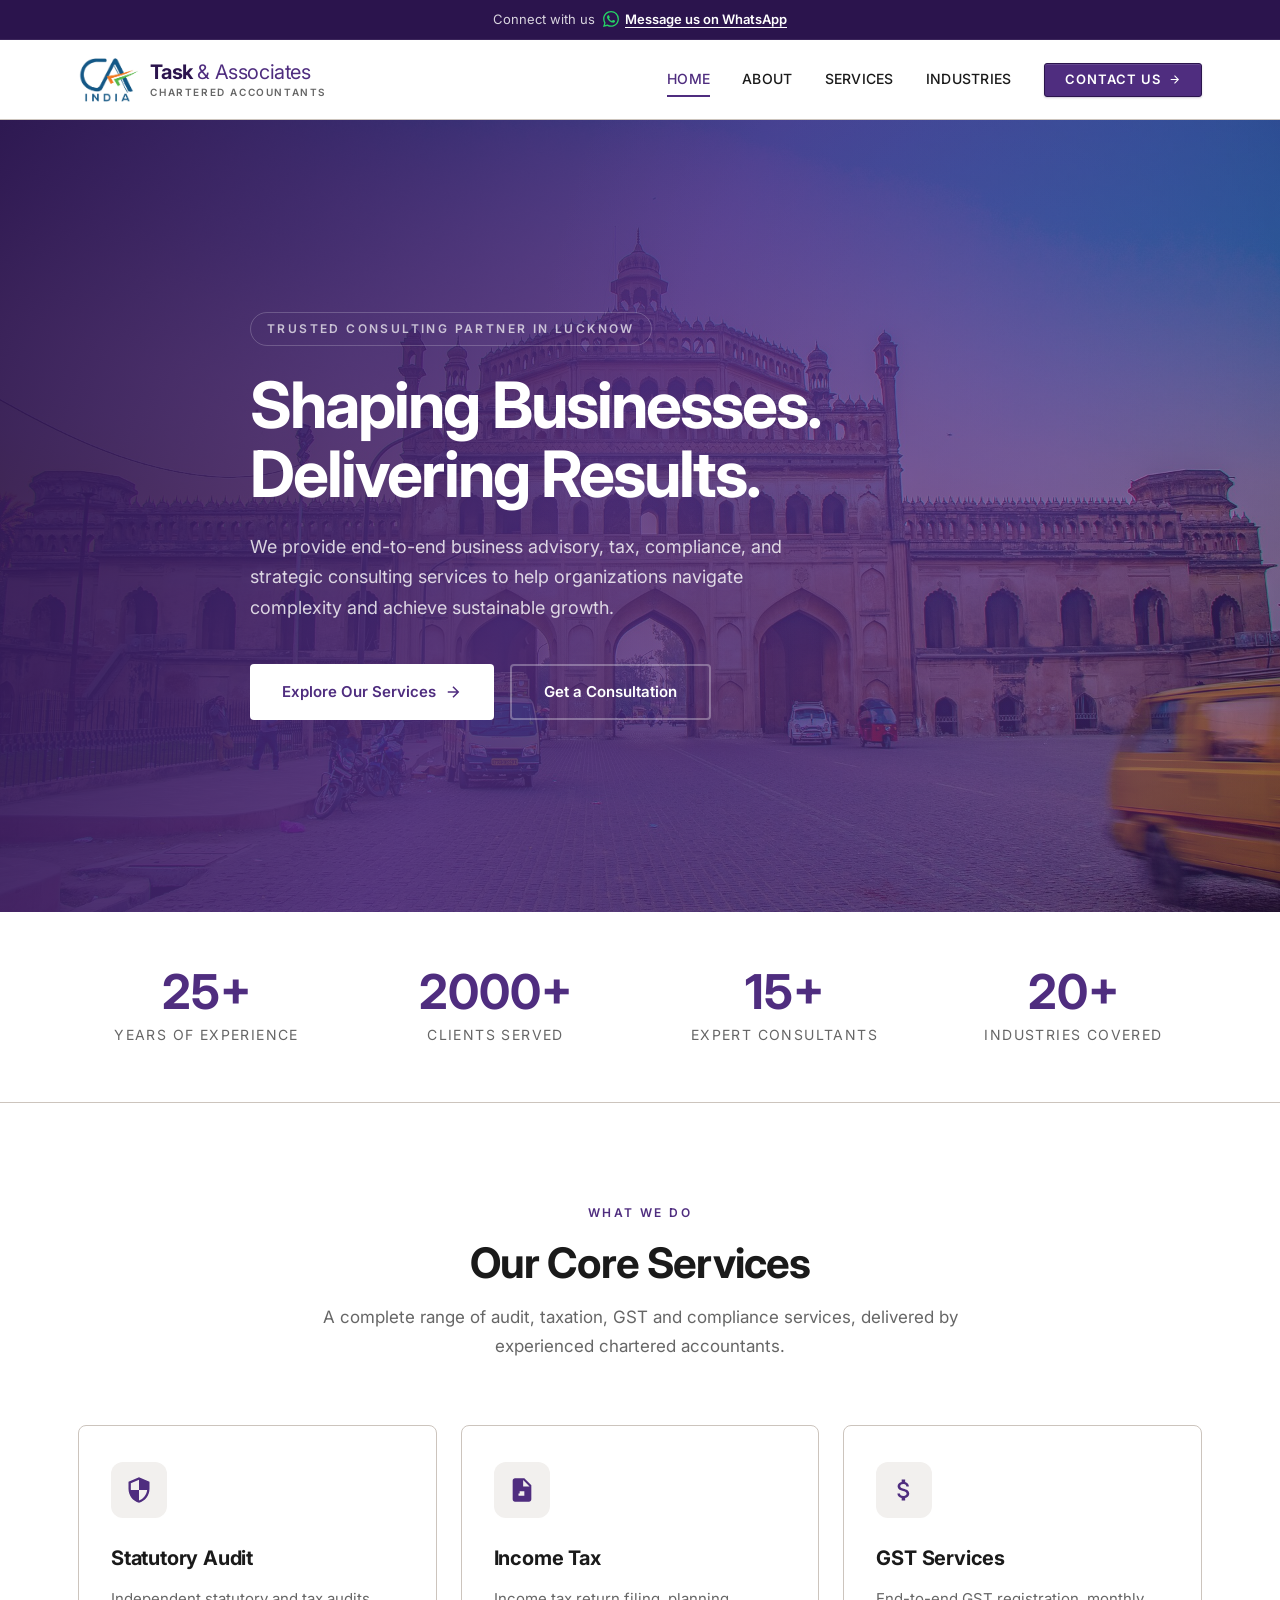
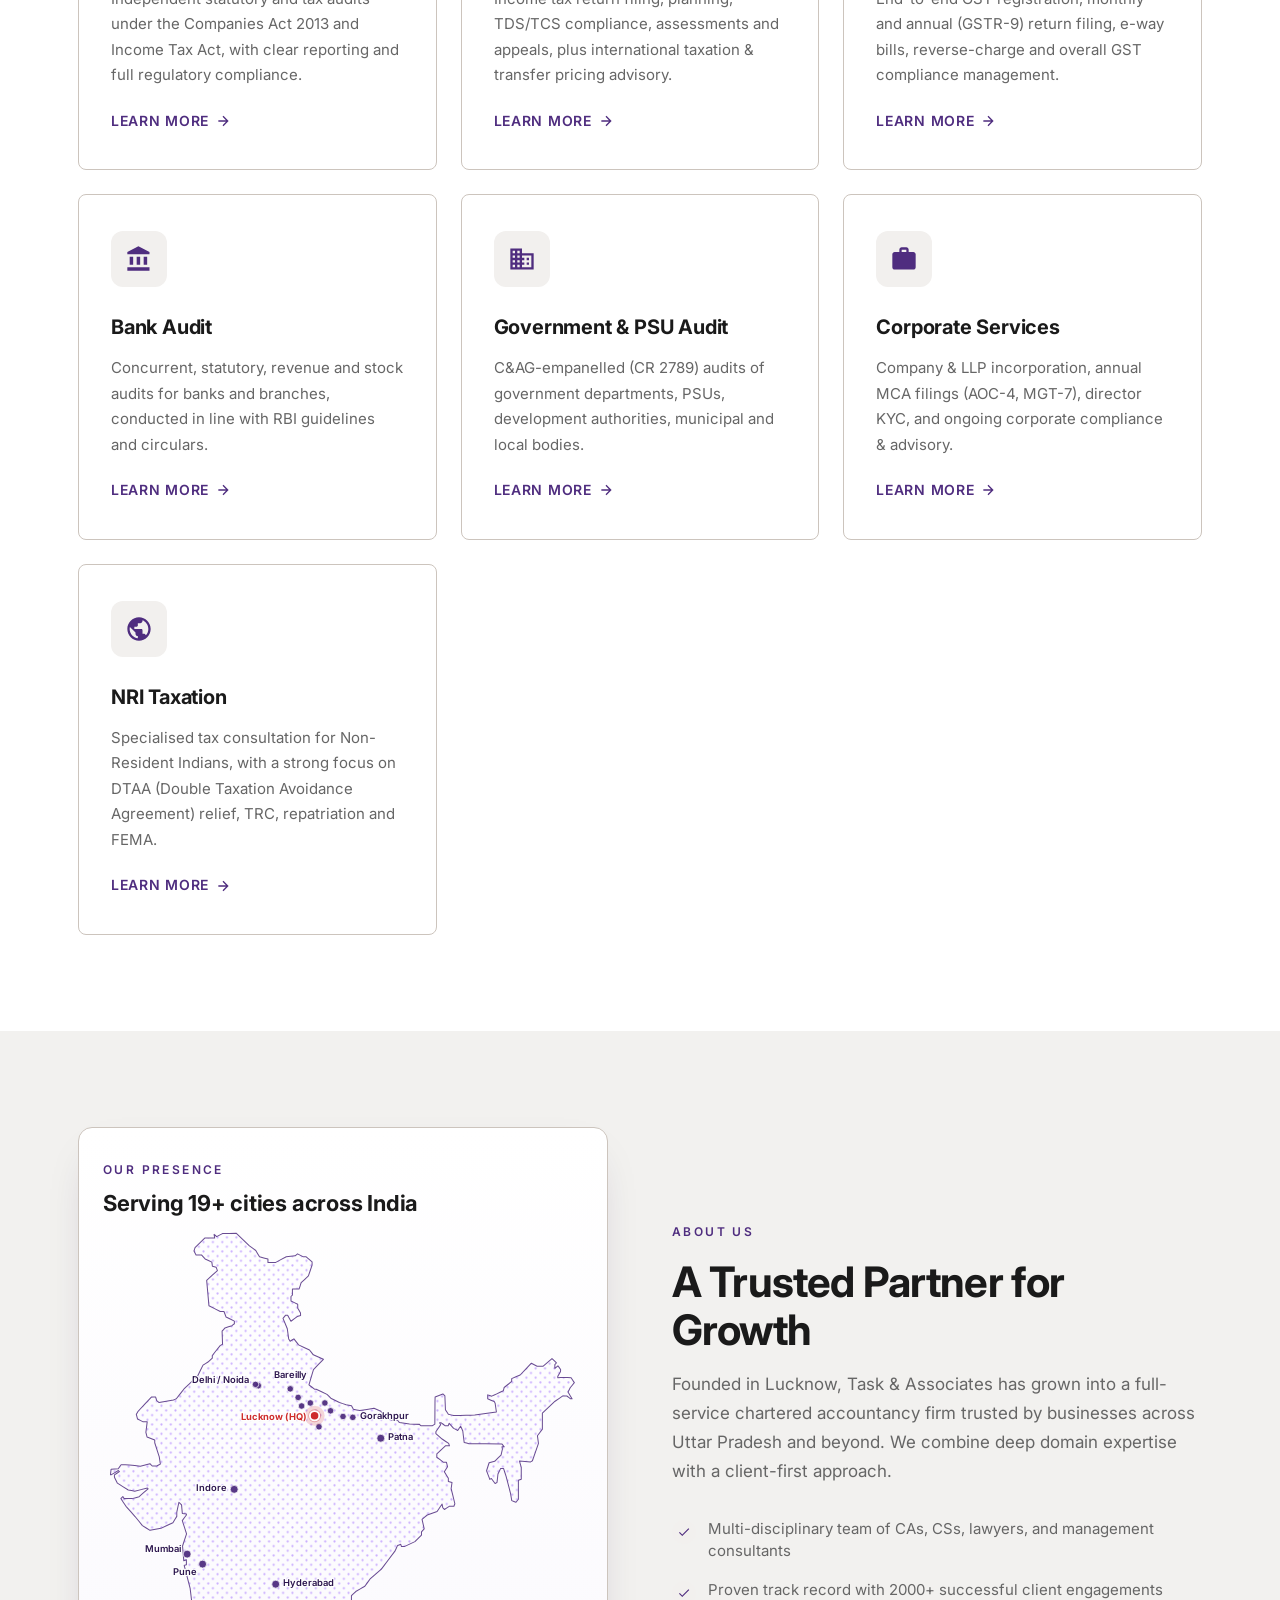
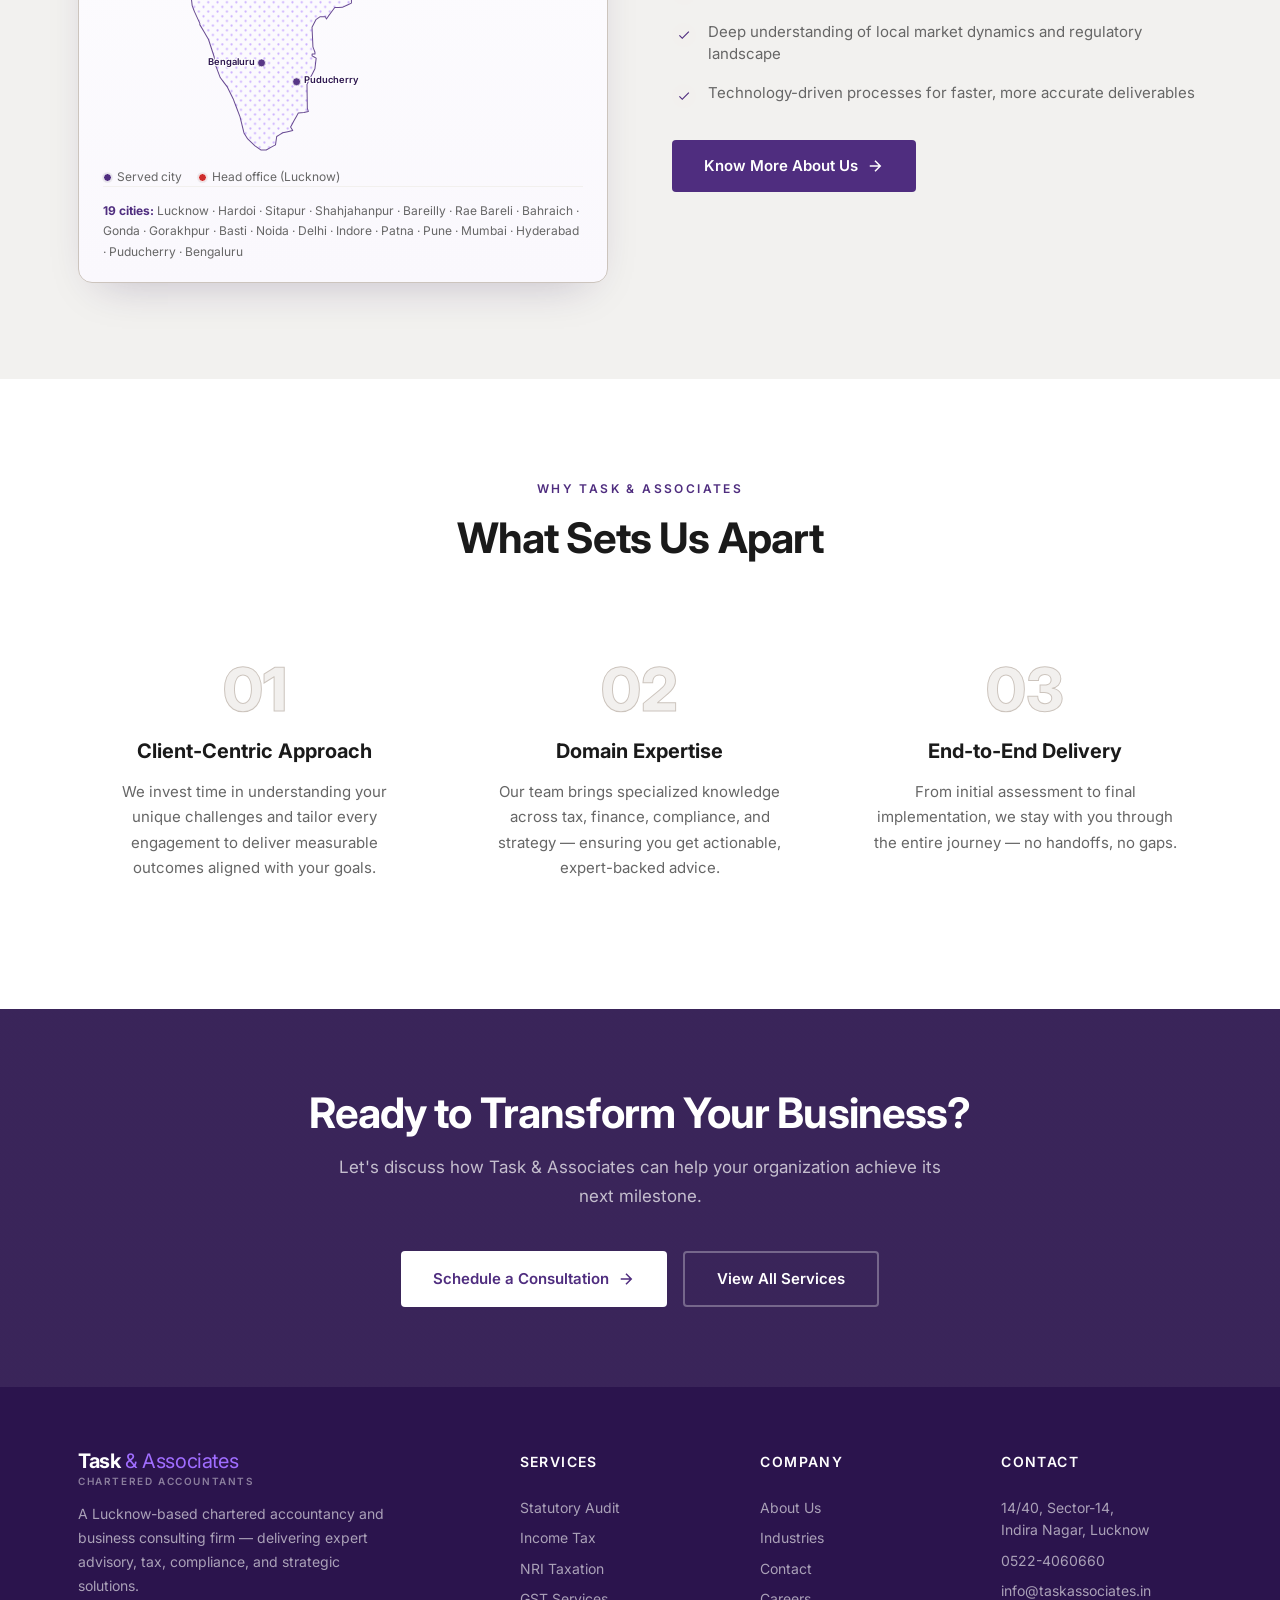
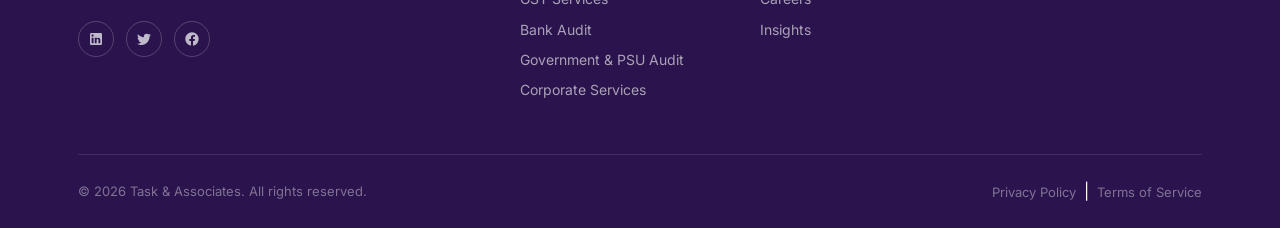
==== commit 2b1893c8: "Redesign Contact Us button (Refined Corporate Fill) Sharper 3px radius, thin border, crisp tight sha" ====
--- a/index.html
+++ b/index.html
@@ -8,7 +8,7 @@
   <link rel="preconnect" href="https://fonts.googleapis.com">
   <link rel="preconnect" href="https://fonts.gstatic.com" crossorigin>
   <link href="https://fonts.googleapis.com/css2?family=Inter:wght@300;400;500;600;700;800&display=swap" rel="stylesheet">
-  <link rel="stylesheet" href="css/style.css?v=14">
+  <link rel="stylesheet" href="css/style.css?v=15">
 </head>
 <body>
 
--- a/css/style.css
+++ b/css/style.css
@@ -215,22 +215,36 @@
   color: var(--primary-purple);
 }
 
-.btn-contact {
+/* ===== CONTACT BUTTON (Refined Corporate Fill) ===== */
+/* scoped to .nav-desktop a so it beats the generic .nav-desktop a rule
+   (font-size / letter-spacing / padding / weight) */
+.nav-desktop a.btn-contact {
   display: inline-flex;
   align-items: center;
-  gap: 0.8rem;
+  gap: 0.7rem;
   background: var(--primary-purple);
   color: var(--text-light);
-  padding: 1.1rem 2.4rem;
-  border-radius: 6px;
-  font-size: 1.4rem;
-  font-weight: 600;
-  letter-spacing: 0.04em;
+  padding: 0.95rem 2rem;
+  border-radius: 3px;
+  border: 1px solid var(--dark-purple);
+  font-family: 'Inter', sans-serif;
+  font-size: 1.3rem;
+  font-weight: 600;
+  line-height: 1;
+  letter-spacing: 0.08em;
   text-transform: uppercase;
-  box-shadow: 0 4px 14px rgba(79, 45, 127, 0.28);
-  transition: all 0.3s cubic-bezier(0.4, 0, 0.2, 1);
-  border: none;
+  white-space: nowrap;
   cursor: pointer;
+  -webkit-font-smoothing: antialiased;
+  /* crisp tight shadow + thin inner top highlight = the "expensive" tell */
+  box-shadow:
+    inset 0 1px 0 rgba(255, 255, 255, 0.12),
+    0 1px 2px rgba(43, 20, 77, 0.22);
+  transition:
+    background-color 0.25s cubic-bezier(0.4, 0, 0.2, 1),
+    border-color 0.25s cubic-bezier(0.4, 0, 0.2, 1),
+    box-shadow 0.25s cubic-bezier(0.4, 0, 0.2, 1),
+    transform 0.25s cubic-bezier(0.4, 0, 0.2, 1);
 }
 
 /* keep the label + arrow white (beats .nav-desktop a colour), no underline */
@@ -243,18 +257,35 @@
 
 .btn-contact:hover {
   background: var(--dark-purple);
-  transform: translateY(-2px);
-  box-shadow: 0 6px 18px rgba(43, 20, 77, 0.35);
+  border-color: var(--dark-purple);
+  transform: translateY(-1px);
+  box-shadow:
+    inset 0 1px 0 rgba(255, 255, 255, 0.14),
+    0 2px 6px rgba(43, 20, 77, 0.3);
+}
+
+.btn-contact:active {
+  transform: translateY(0);
+  box-shadow:
+    inset 0 1px 2px rgba(0, 0, 0, 0.18),
+    0 1px 1px rgba(43, 20, 77, 0.2);
+}
+
+/* accessible focus — visible ring, not colour-alone */
+.btn-contact:focus-visible {
+  outline: 2px solid var(--light-purple);
+  outline-offset: 2px;
 }
 
 .btn-contact svg {
-  width: 16px;
-  height: 16px;
-  transition: transform 0.3s ease;
+  width: 13px;
+  height: 13px;
+  flex-shrink: 0;
+  transition: transform 0.25s cubic-bezier(0.4, 0, 0.2, 1);
 }
 
 .btn-contact:hover svg {
-  transform: translateX(3px);
+  transform: translateX(2px);
 }
 
 /* Mobile menu */
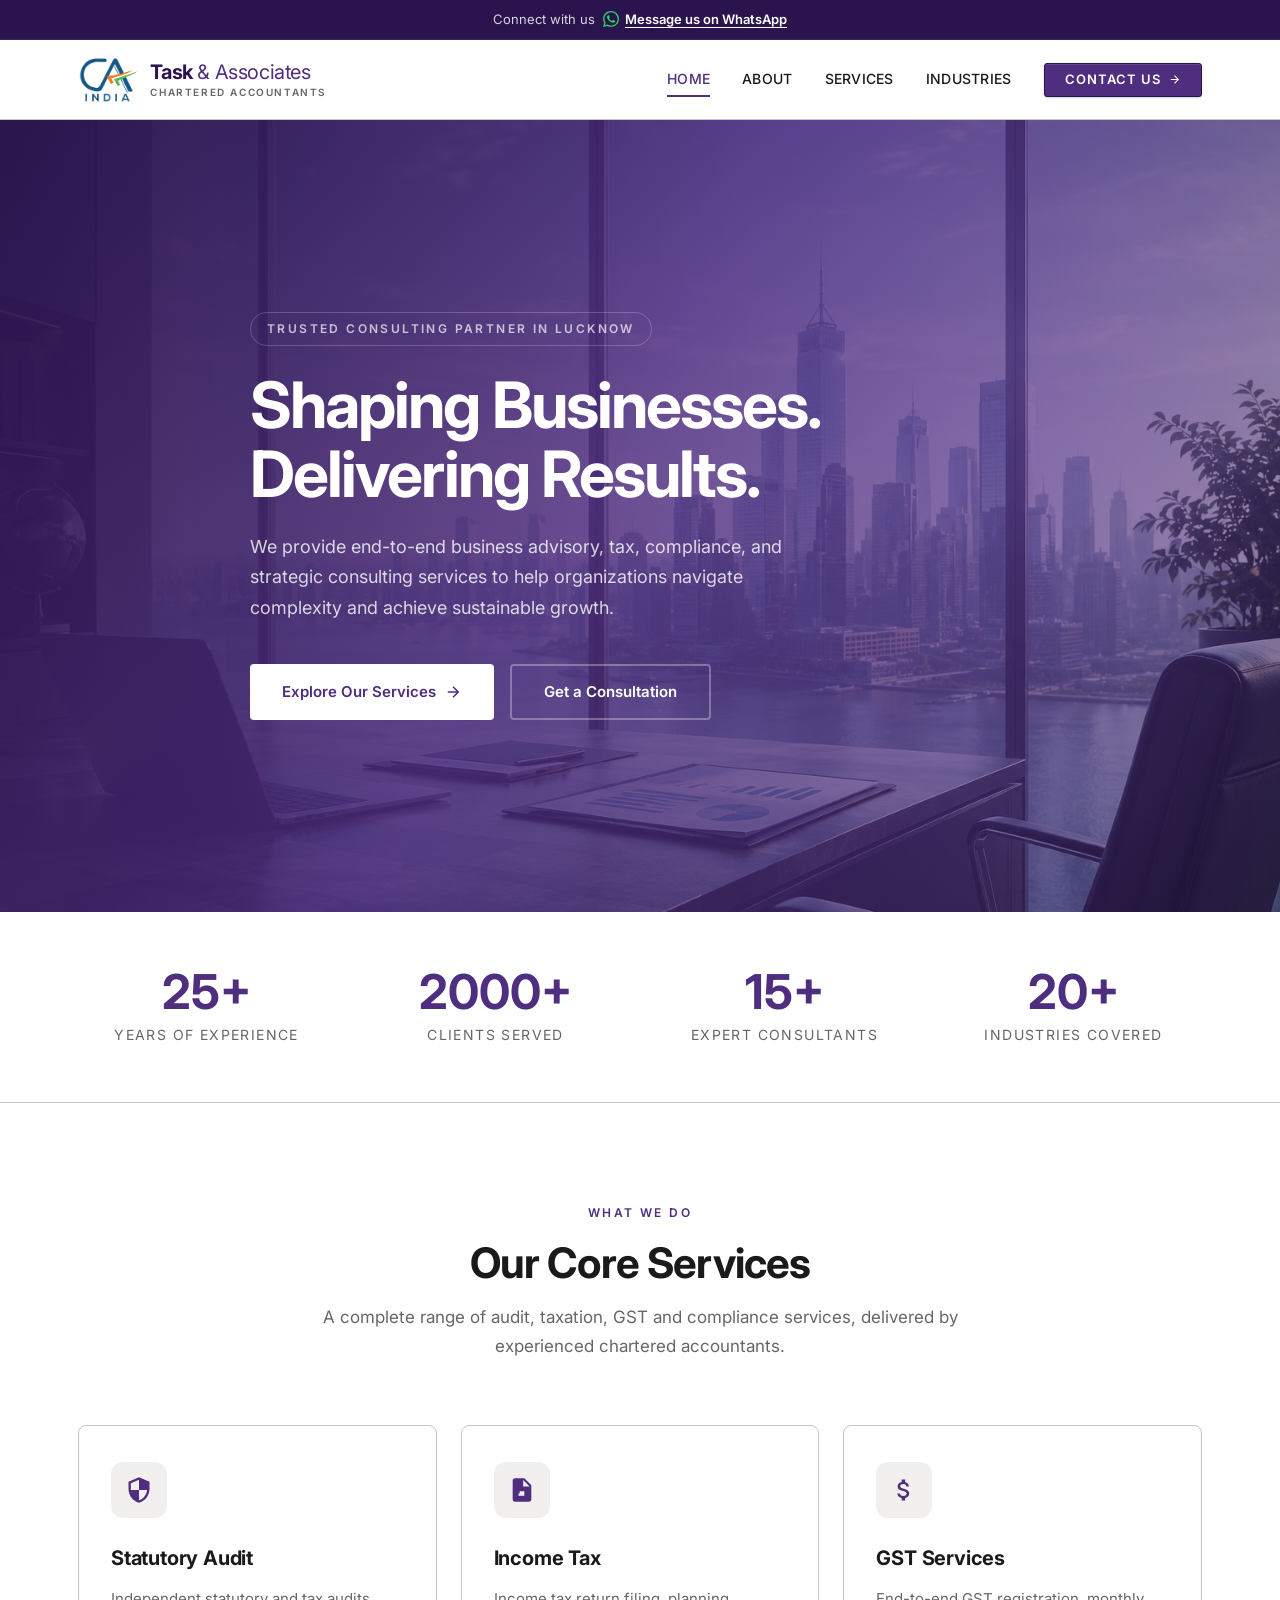
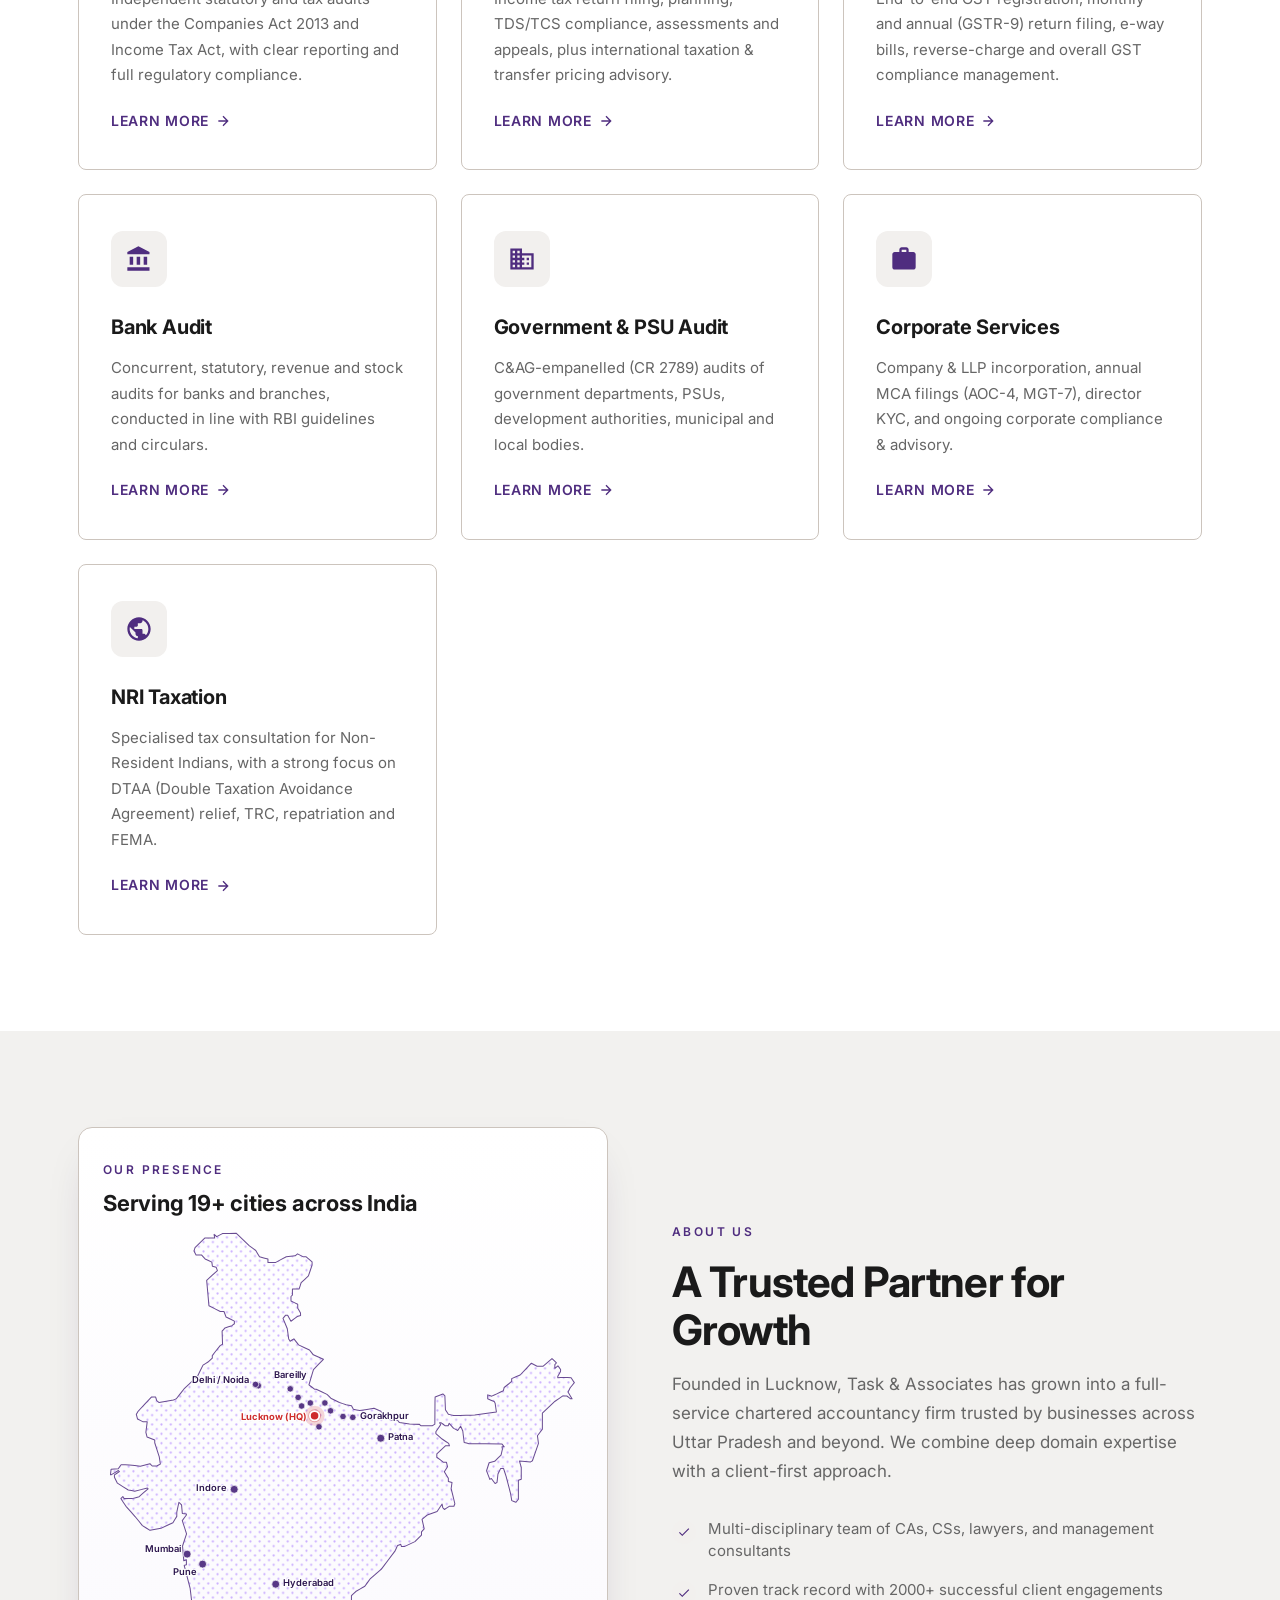
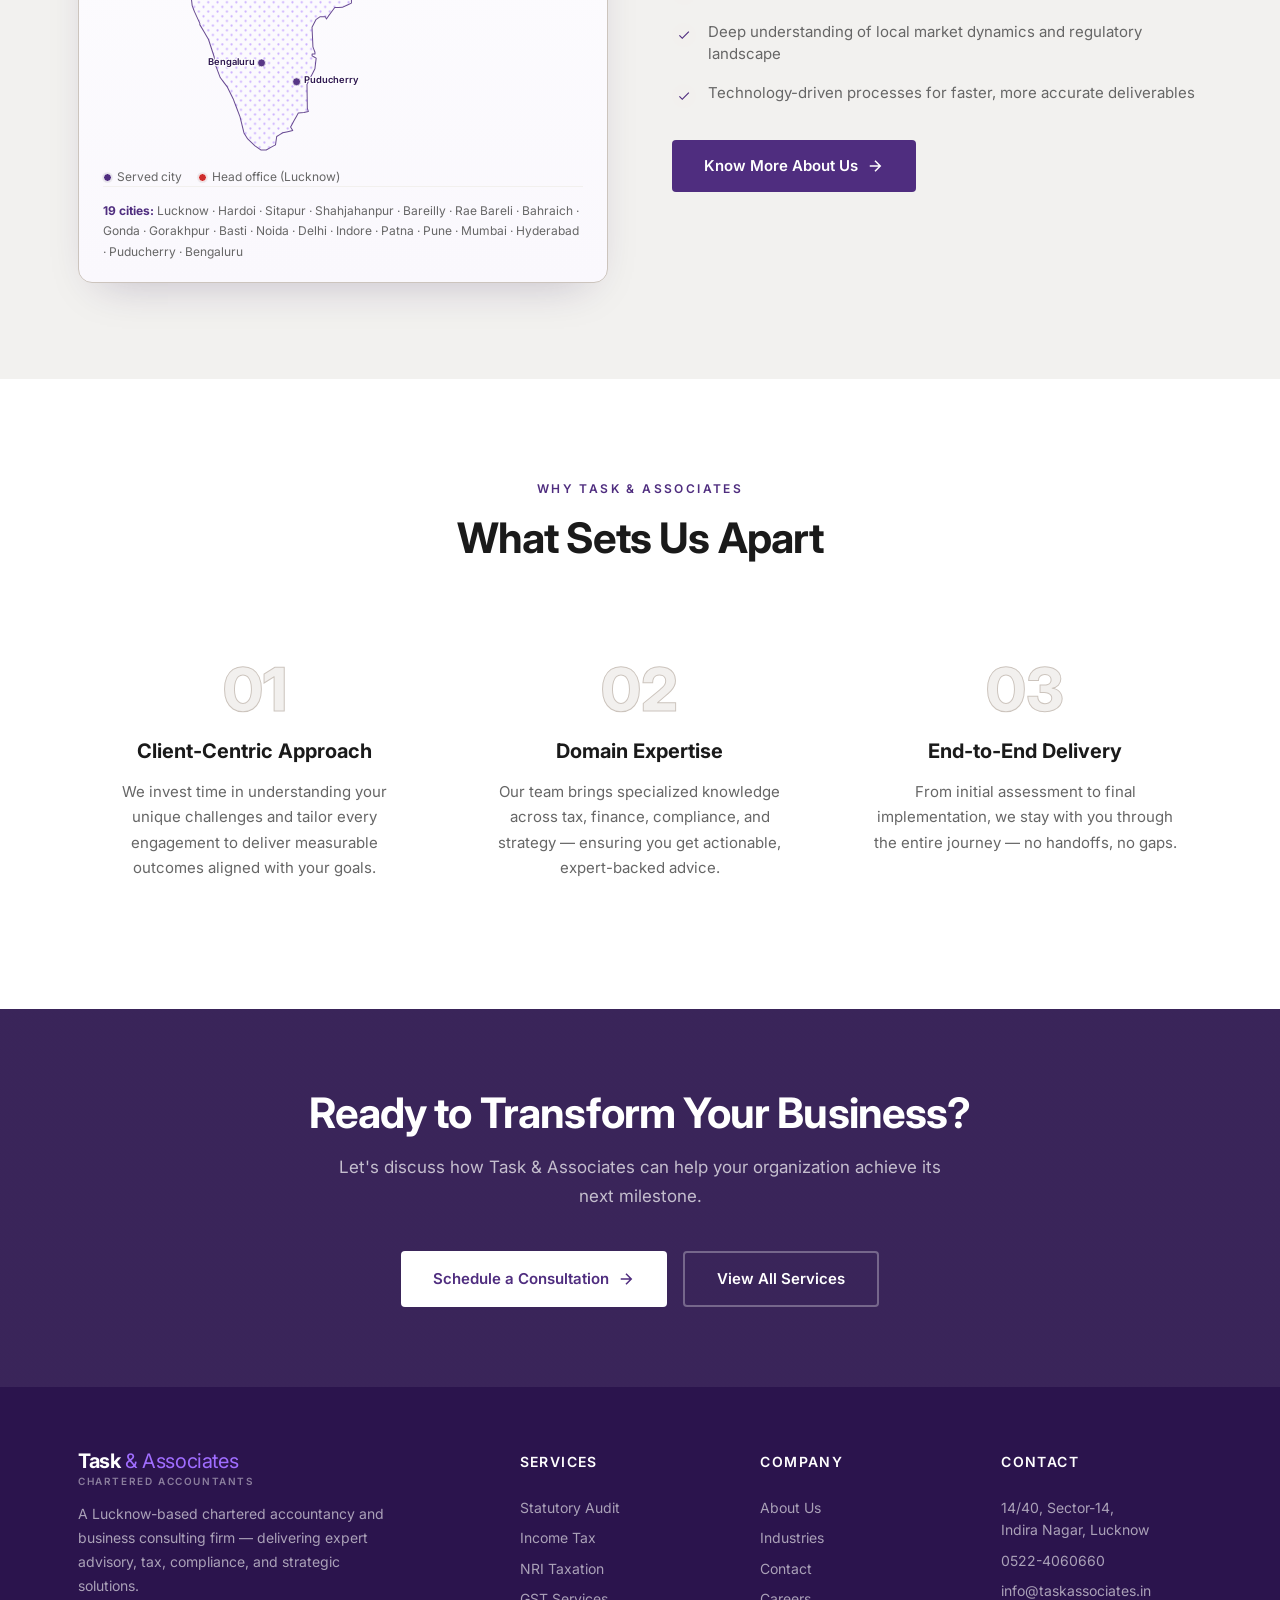
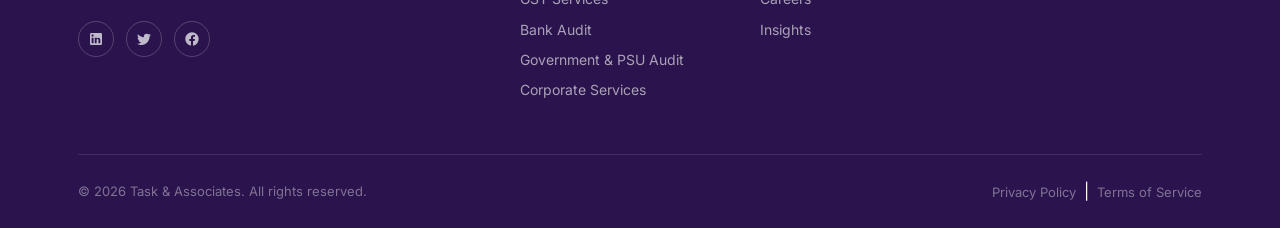
==== commit 6b82e83d: "Swap hero, GST and Government/PSU audit images - Hero background -> new skyline-office photo (hero.j" ====
--- a/index.html
+++ b/index.html
@@ -8,7 +8,7 @@
   <link rel="preconnect" href="https://fonts.googleapis.com">
   <link rel="preconnect" href="https://fonts.gstatic.com" crossorigin>
   <link href="https://fonts.googleapis.com/css2?family=Inter:wght@300;400;500;600;700;800&display=swap" rel="stylesheet">
-  <link rel="stylesheet" href="css/style.css?v=15">
+  <link rel="stylesheet" href="css/style.css?v=16">
 </head>
 <body>
 
--- a/css/style.css
+++ b/css/style.css
@@ -339,7 +339,7 @@
 .hero {
   margin-top: calc(var(--topbar-height) + var(--header-height));
   min-height: 88vh;
-  background: linear-gradient(118deg, rgba(43,20,77,0.96) 0%, rgba(79,45,127,0.84) 46%, rgba(43,20,77,0.42) 100%), url('../images/hero.jpg?v=3') center/cover no-repeat;
+  background: linear-gradient(118deg, rgba(43,20,77,0.96) 0%, rgba(79,45,127,0.84) 46%, rgba(43,20,77,0.42) 100%), url('../images/hero.jpg?v=4') center/cover no-repeat;
   display: flex;
   align-items: center;
   position: relative;
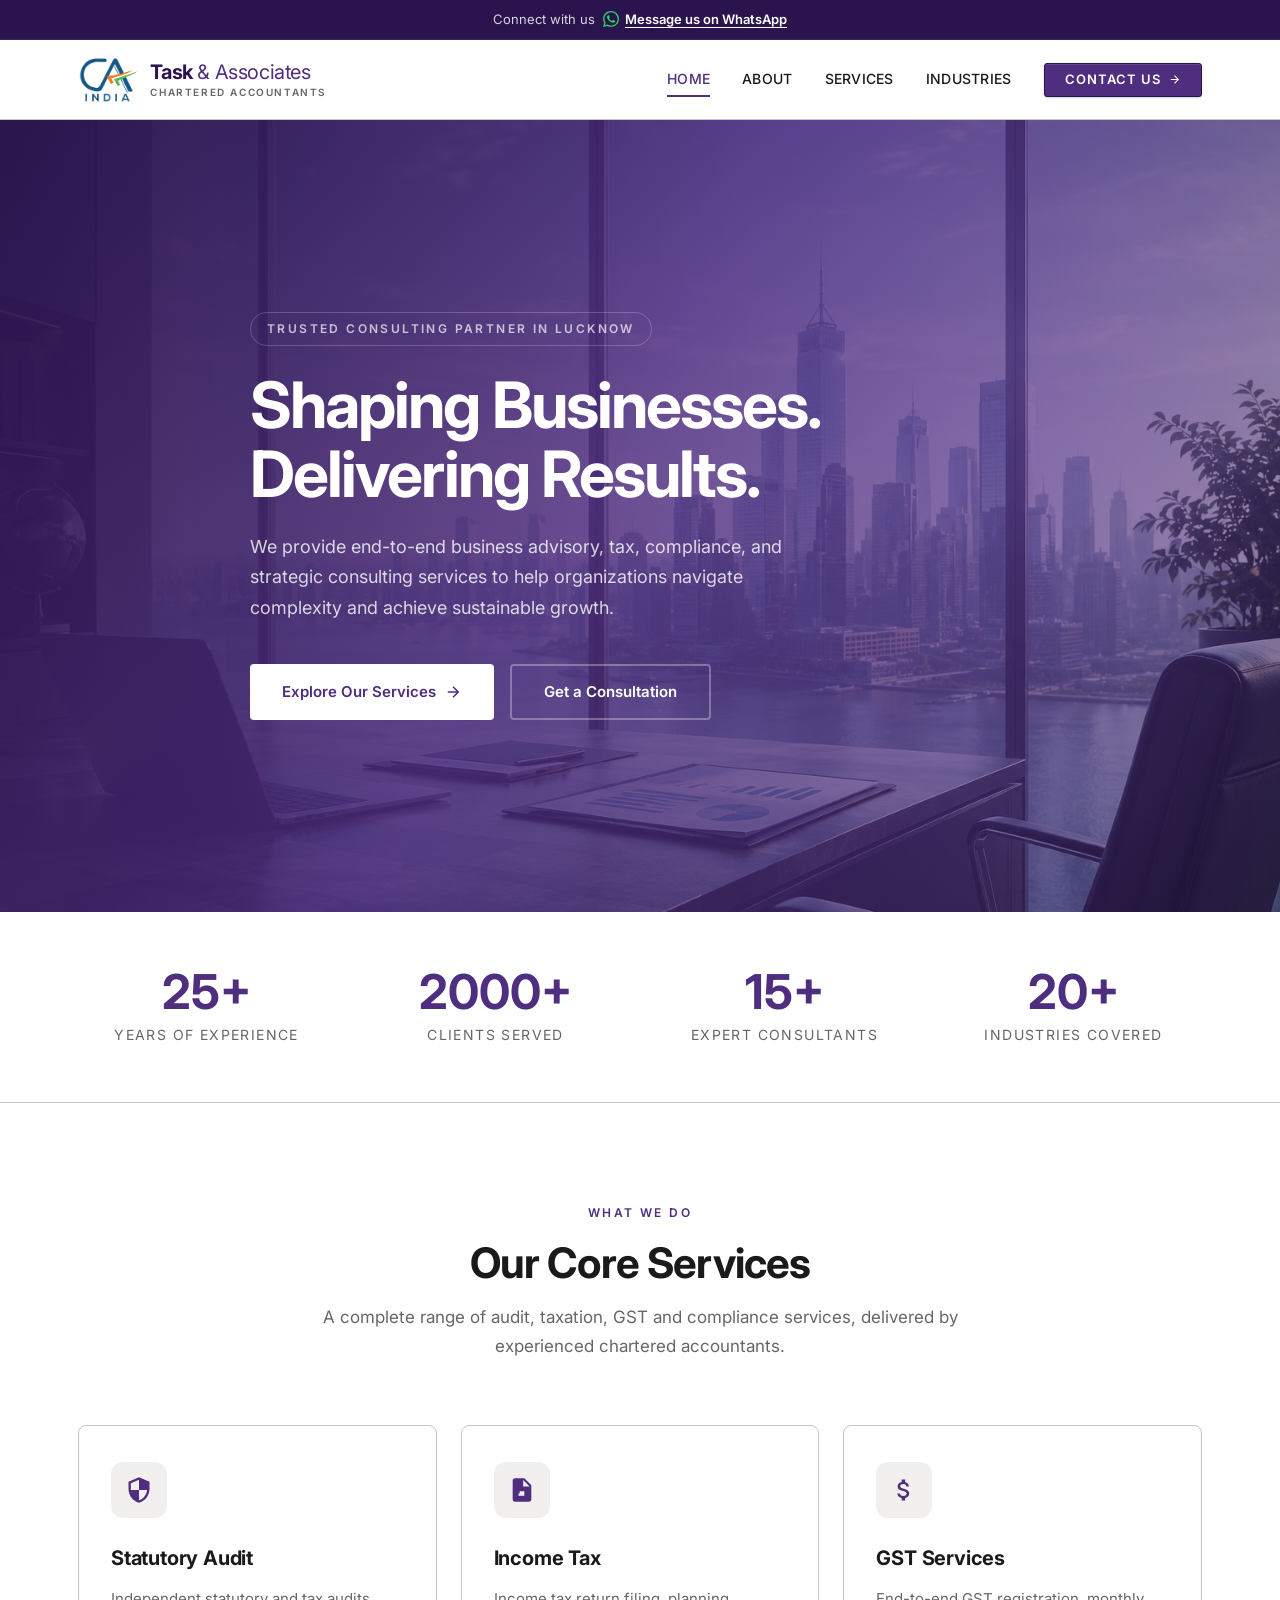
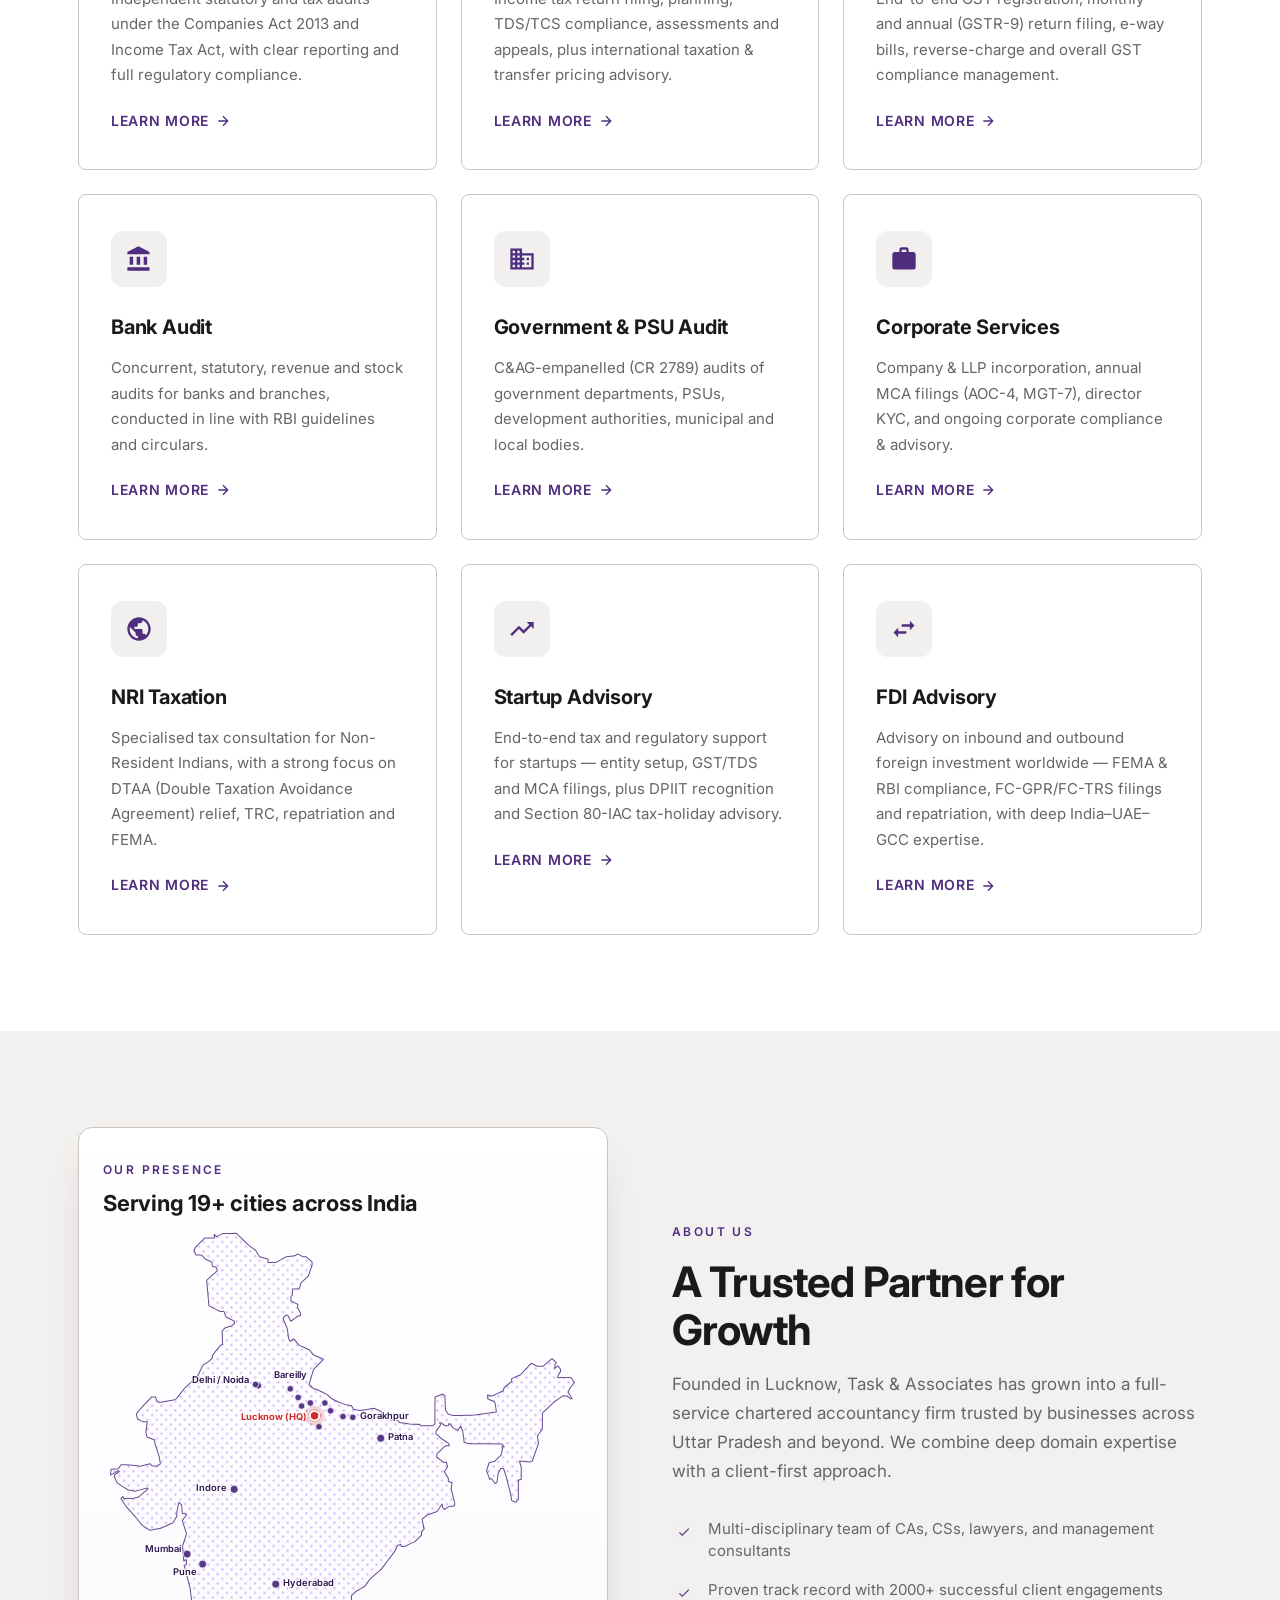
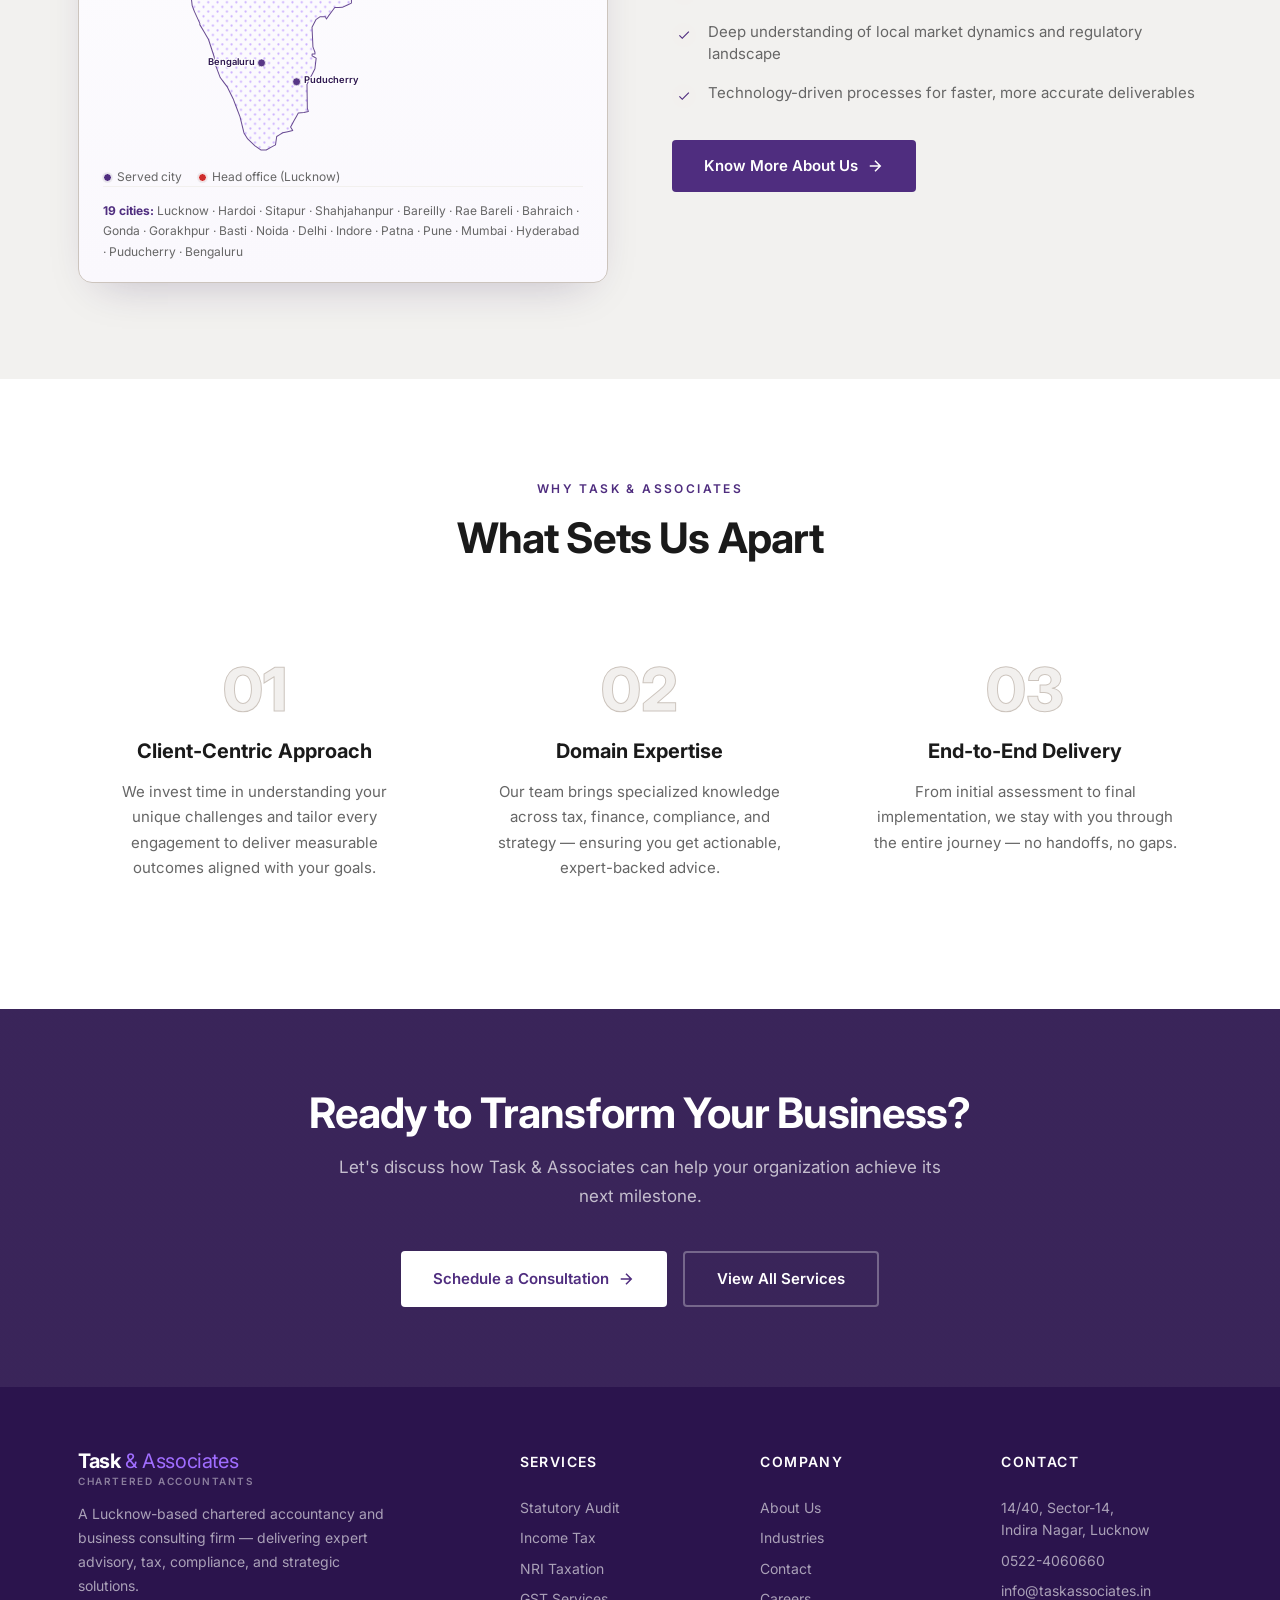
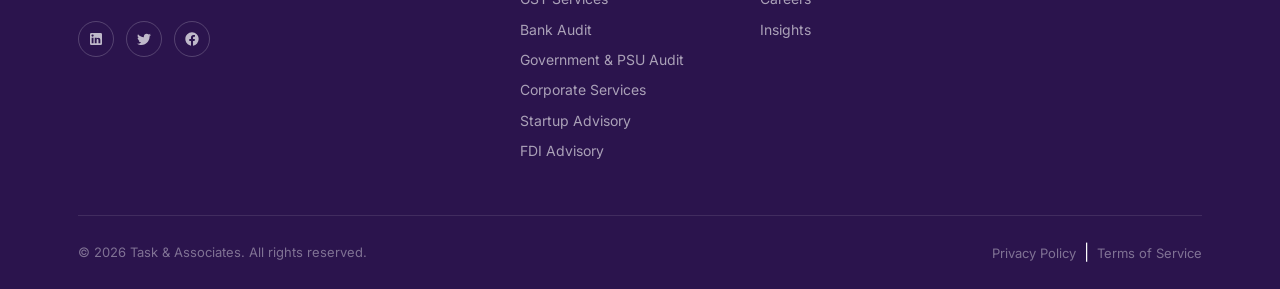
==== commit c010b531: "Reflect Startup & FDI services site-wide - Homepage 'Our Core Services' grid: add Startup Advisory +" ====
--- a/index.html
+++ b/index.html
@@ -178,6 +178,28 @@
           <h3>NRI Taxation</h3>
           <p>Specialised tax consultation for Non-Resident Indians, with a strong focus on DTAA (Double Taxation Avoidance Agreement) relief, TRC, repatriation and FEMA.</p>
           <a href="services.html" class="service-link">
+            Learn More
+            <svg viewBox="0 0 24 24" fill="none" stroke="currentColor" stroke-width="2"><path d="M5 12h14M12 5l7 7-7 7"/></svg>
+          </a>
+        </div>
+        <div class="service-card">
+          <div class="service-icon">
+            <svg viewBox="0 0 24 24"><path d="M16 6l2.29 2.29-4.88 4.88-4-4L2 16.59 3.41 18l6-6 4 4 6.3-6.29L22 12V6z"/></svg>
+          </div>
+          <h3>Startup Advisory</h3>
+          <p>End-to-end tax and regulatory support for startups — entity setup, GST/TDS and MCA filings, plus DPIIT recognition and Section 80-IAC tax-holiday advisory.</p>
+          <a href="services.html#startup-advisory" class="service-link">
+            Learn More
+            <svg viewBox="0 0 24 24" fill="none" stroke="currentColor" stroke-width="2"><path d="M5 12h14M12 5l7 7-7 7"/></svg>
+          </a>
+        </div>
+        <div class="service-card">
+          <div class="service-icon">
+            <svg viewBox="0 0 24 24"><path d="M6.99 11L3 15l3.99 4v-3H14v-2H6.99v-3zM21 9l-3.99-4v3H10v2h7.01v3L21 9z"/></svg>
+          </div>
+          <h3>FDI Advisory</h3>
+          <p>Advisory on inbound and outbound foreign investment worldwide — FEMA &amp; RBI compliance, FC-GPR/FC-TRS filings and repatriation, with deep India–UAE–GCC expertise.</p>
+          <a href="services.html#fdi-advisory" class="service-link">
             Learn More
             <svg viewBox="0 0 24 24" fill="none" stroke="currentColor" stroke-width="2"><path d="M5 12h14M12 5l7 7-7 7"/></svg>
           </a>
@@ -308,6 +330,8 @@
           <a href="services.html">Bank Audit</a>
           <a href="services.html">Government & PSU Audit</a>
           <a href="services.html">Corporate Services</a>
+          <a href="services.html#startup-advisory">Startup Advisory</a>
+          <a href="services.html#fdi-advisory">FDI Advisory</a>
         </div>
         <div class="footer-col">
           <h4>Company</h4>
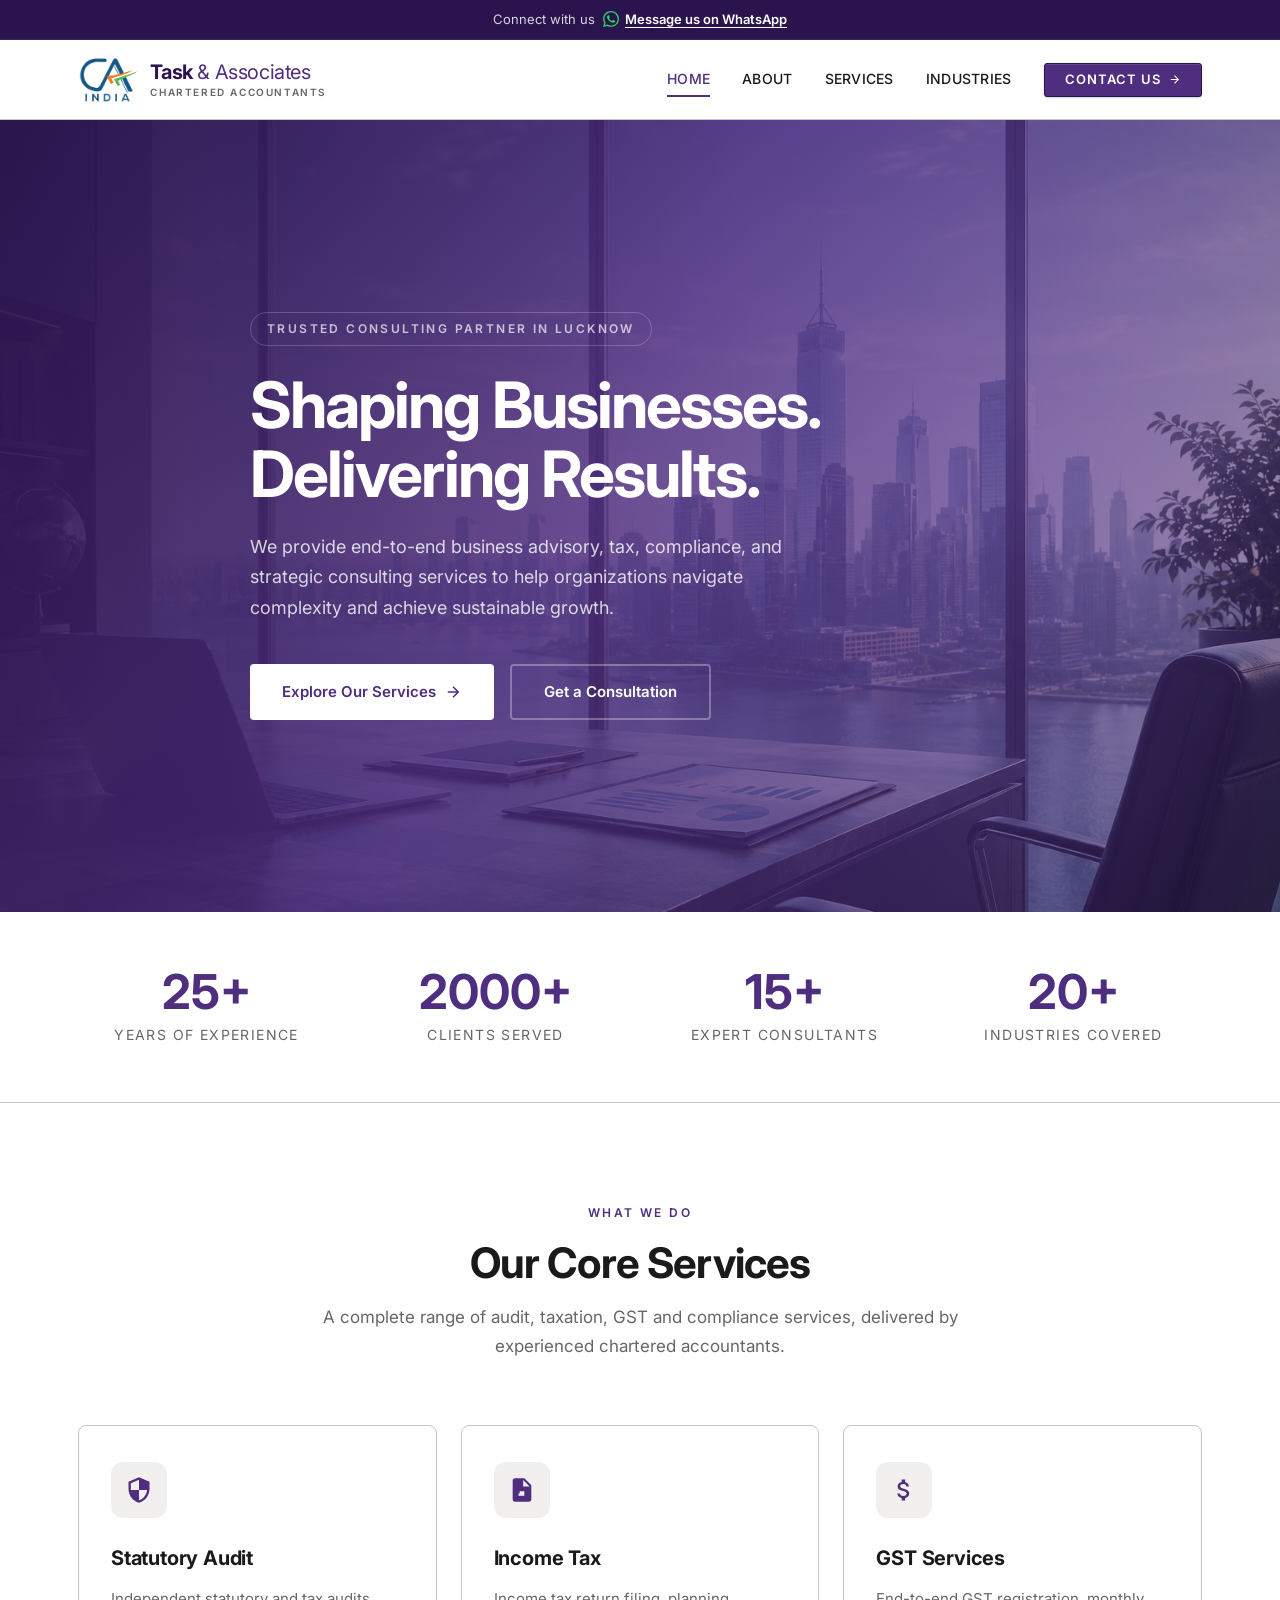
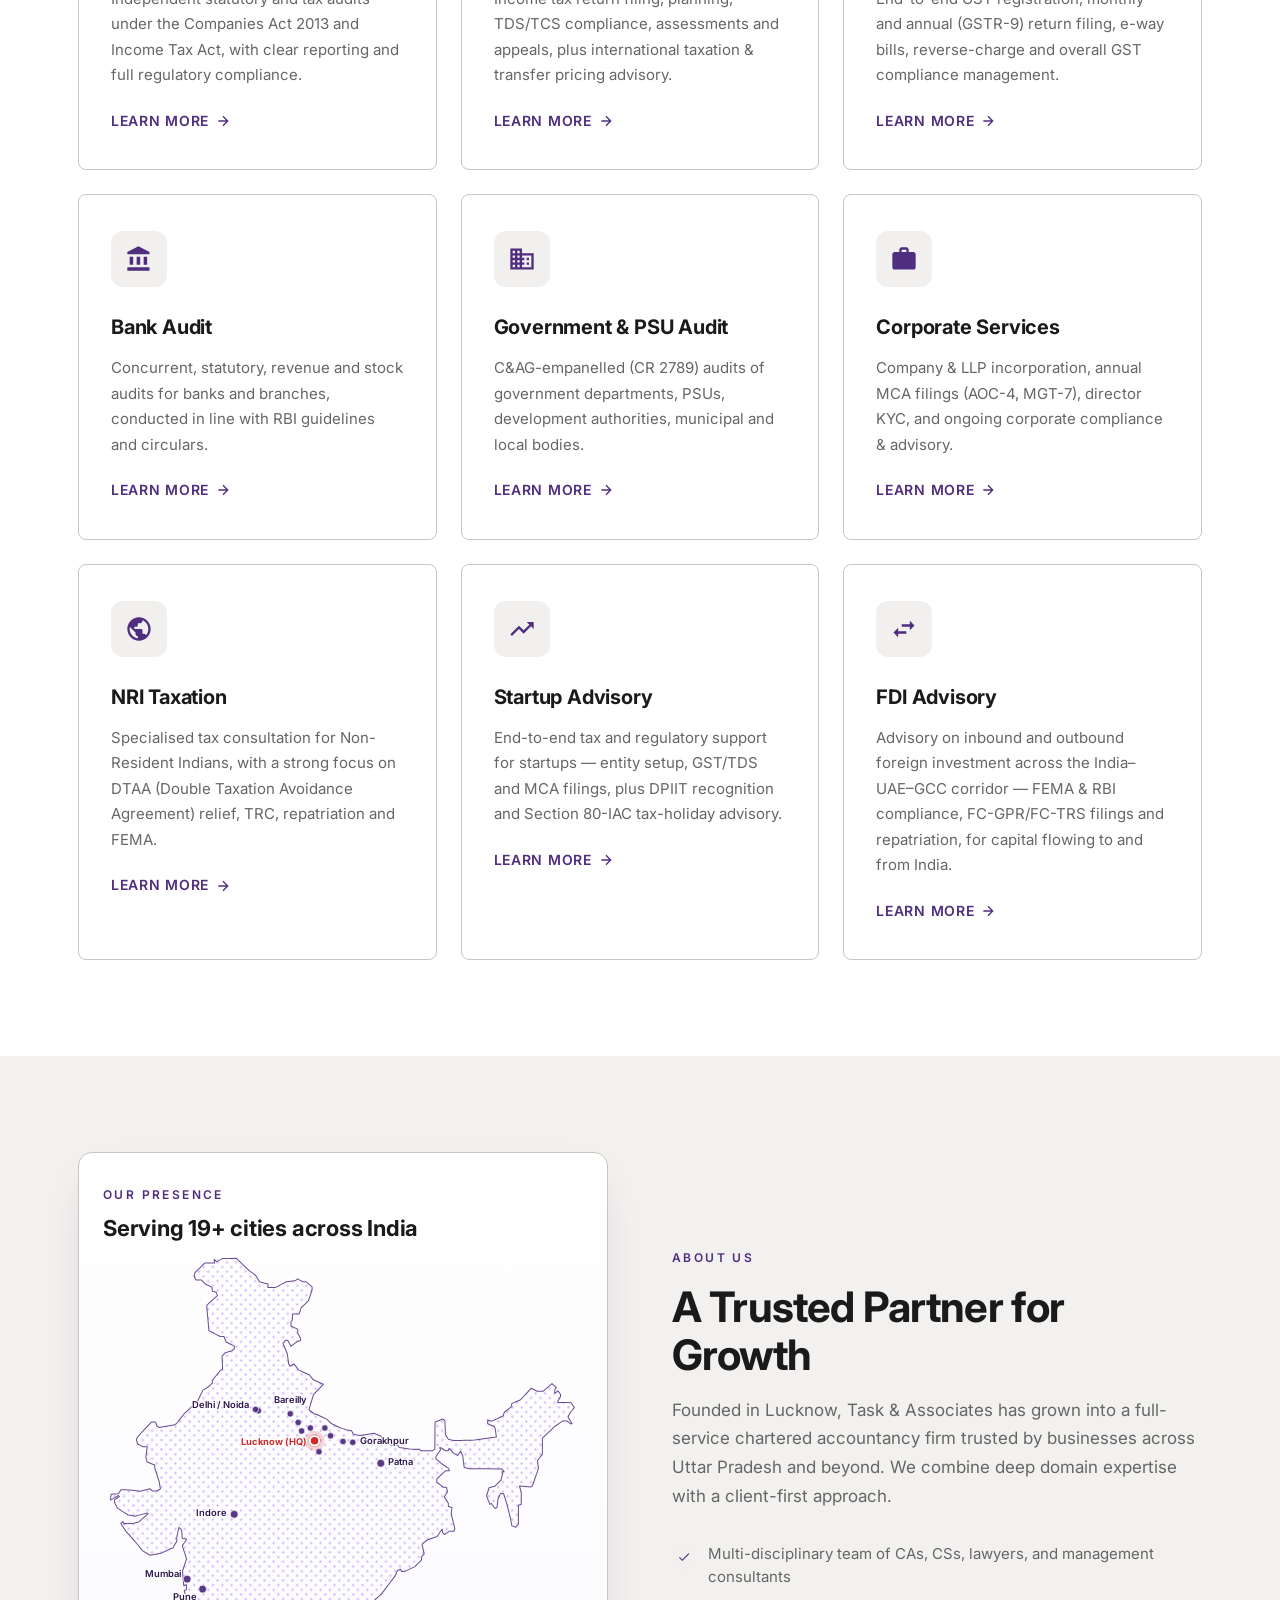
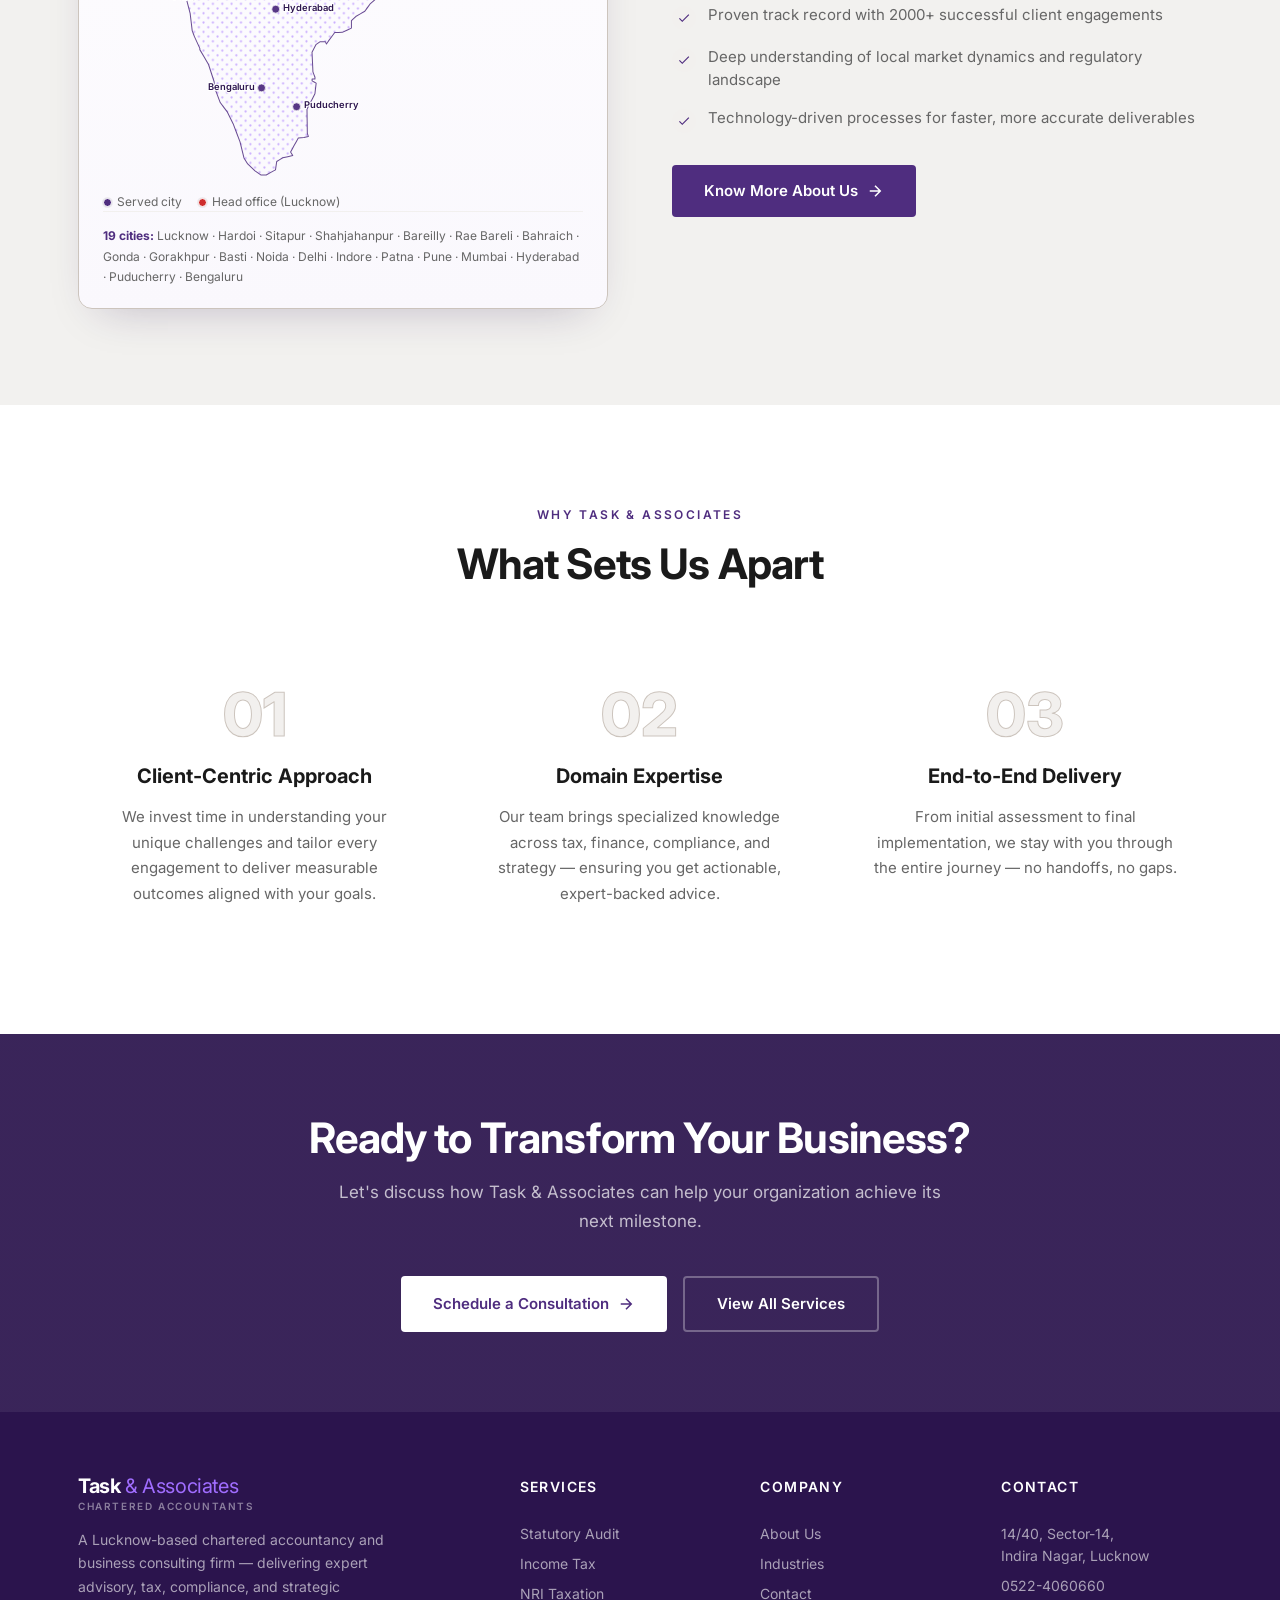
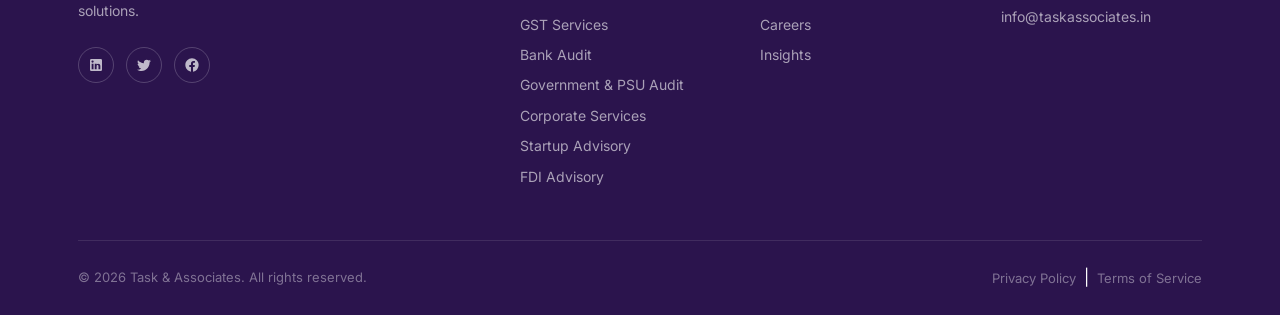
==== commit bdfc06df: "Revert FDI scope to India-UAE-GCC corridor (drop worldwide/global) FDI now framed as capital to and " ====
--- a/index.html
+++ b/index.html
@@ -198,7 +198,7 @@
             <svg viewBox="0 0 24 24"><path d="M6.99 11L3 15l3.99 4v-3H14v-2H6.99v-3zM21 9l-3.99-4v3H10v2h7.01v3L21 9z"/></svg>
           </div>
           <h3>FDI Advisory</h3>
-          <p>Advisory on inbound and outbound foreign investment worldwide — FEMA &amp; RBI compliance, FC-GPR/FC-TRS filings and repatriation, with deep India–UAE–GCC expertise.</p>
+          <p>Advisory on inbound and outbound foreign investment across the India–UAE–GCC corridor — FEMA &amp; RBI compliance, FC-GPR/FC-TRS filings and repatriation, for capital flowing to and from India.</p>
           <a href="services.html#fdi-advisory" class="service-link">
             Learn More
             <svg viewBox="0 0 24 24" fill="none" stroke="currentColor" stroke-width="2"><path d="M5 12h14M12 5l7 7-7 7"/></svg>
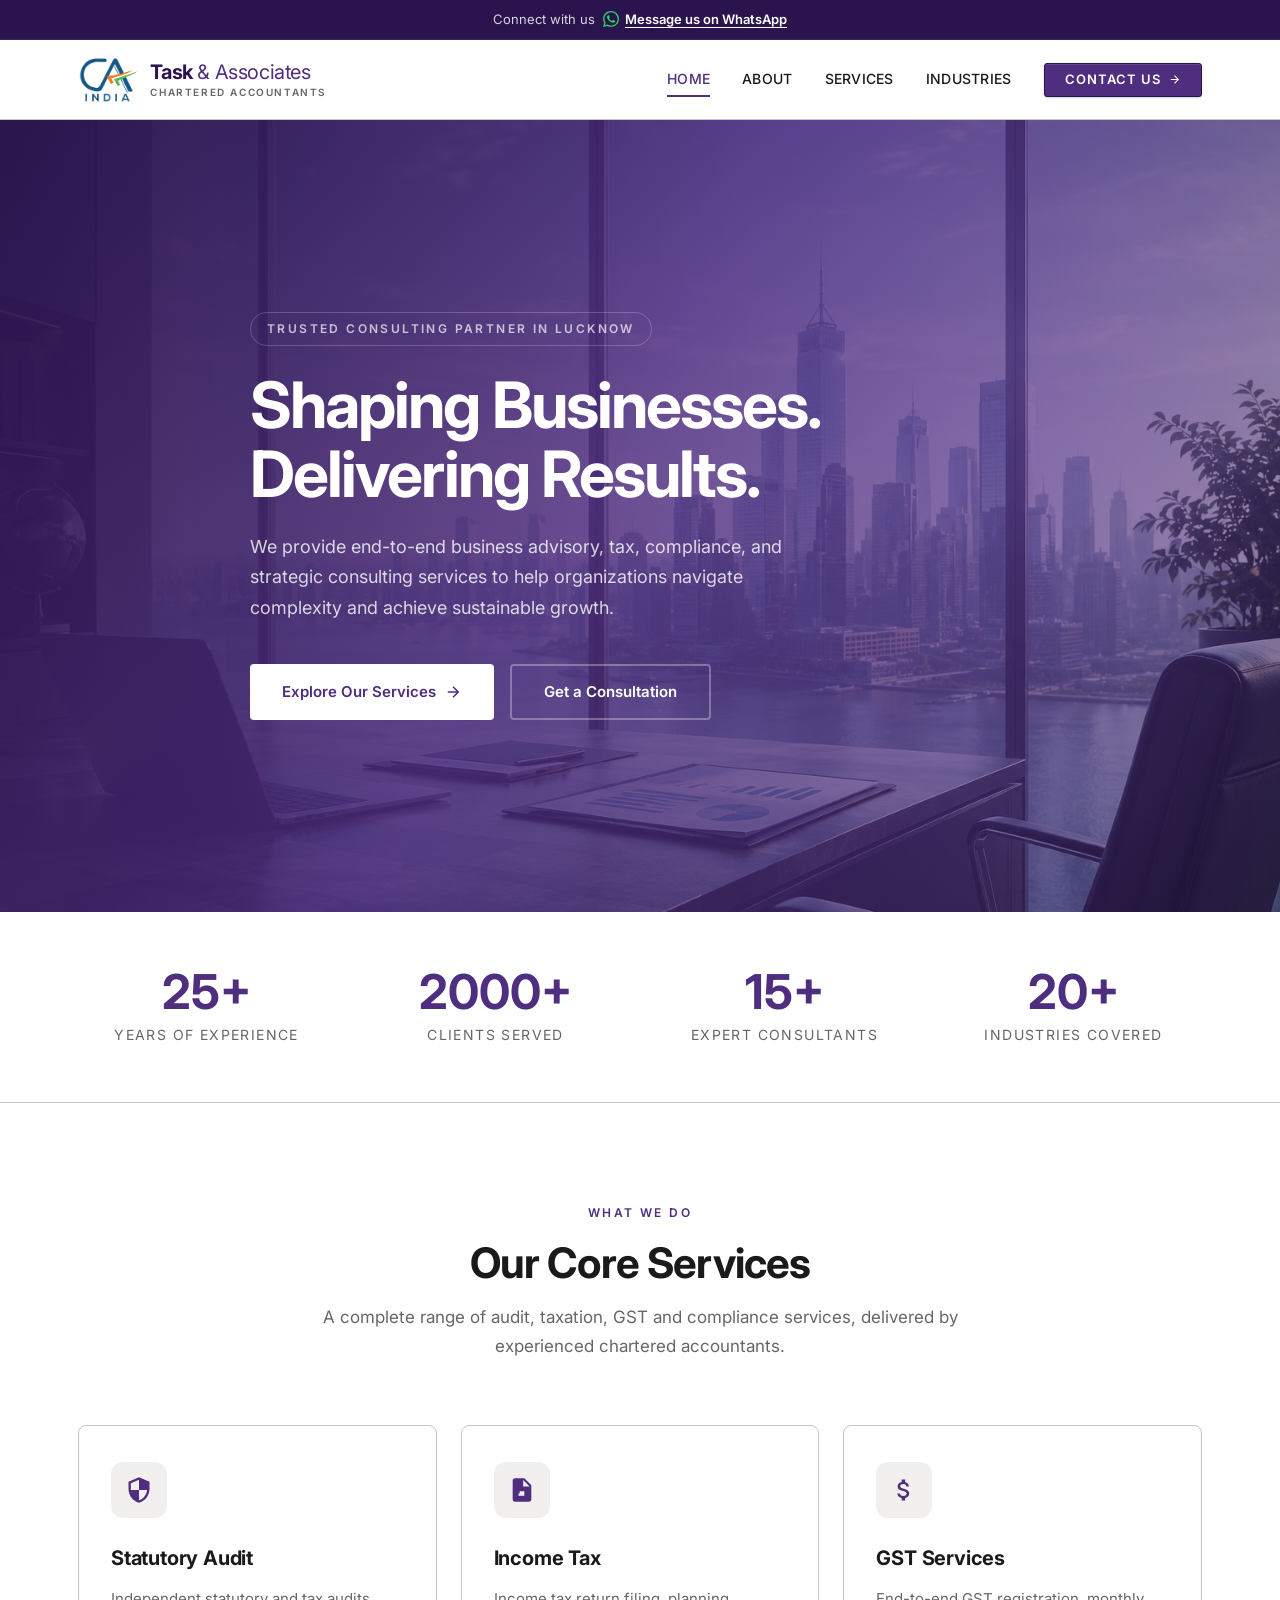
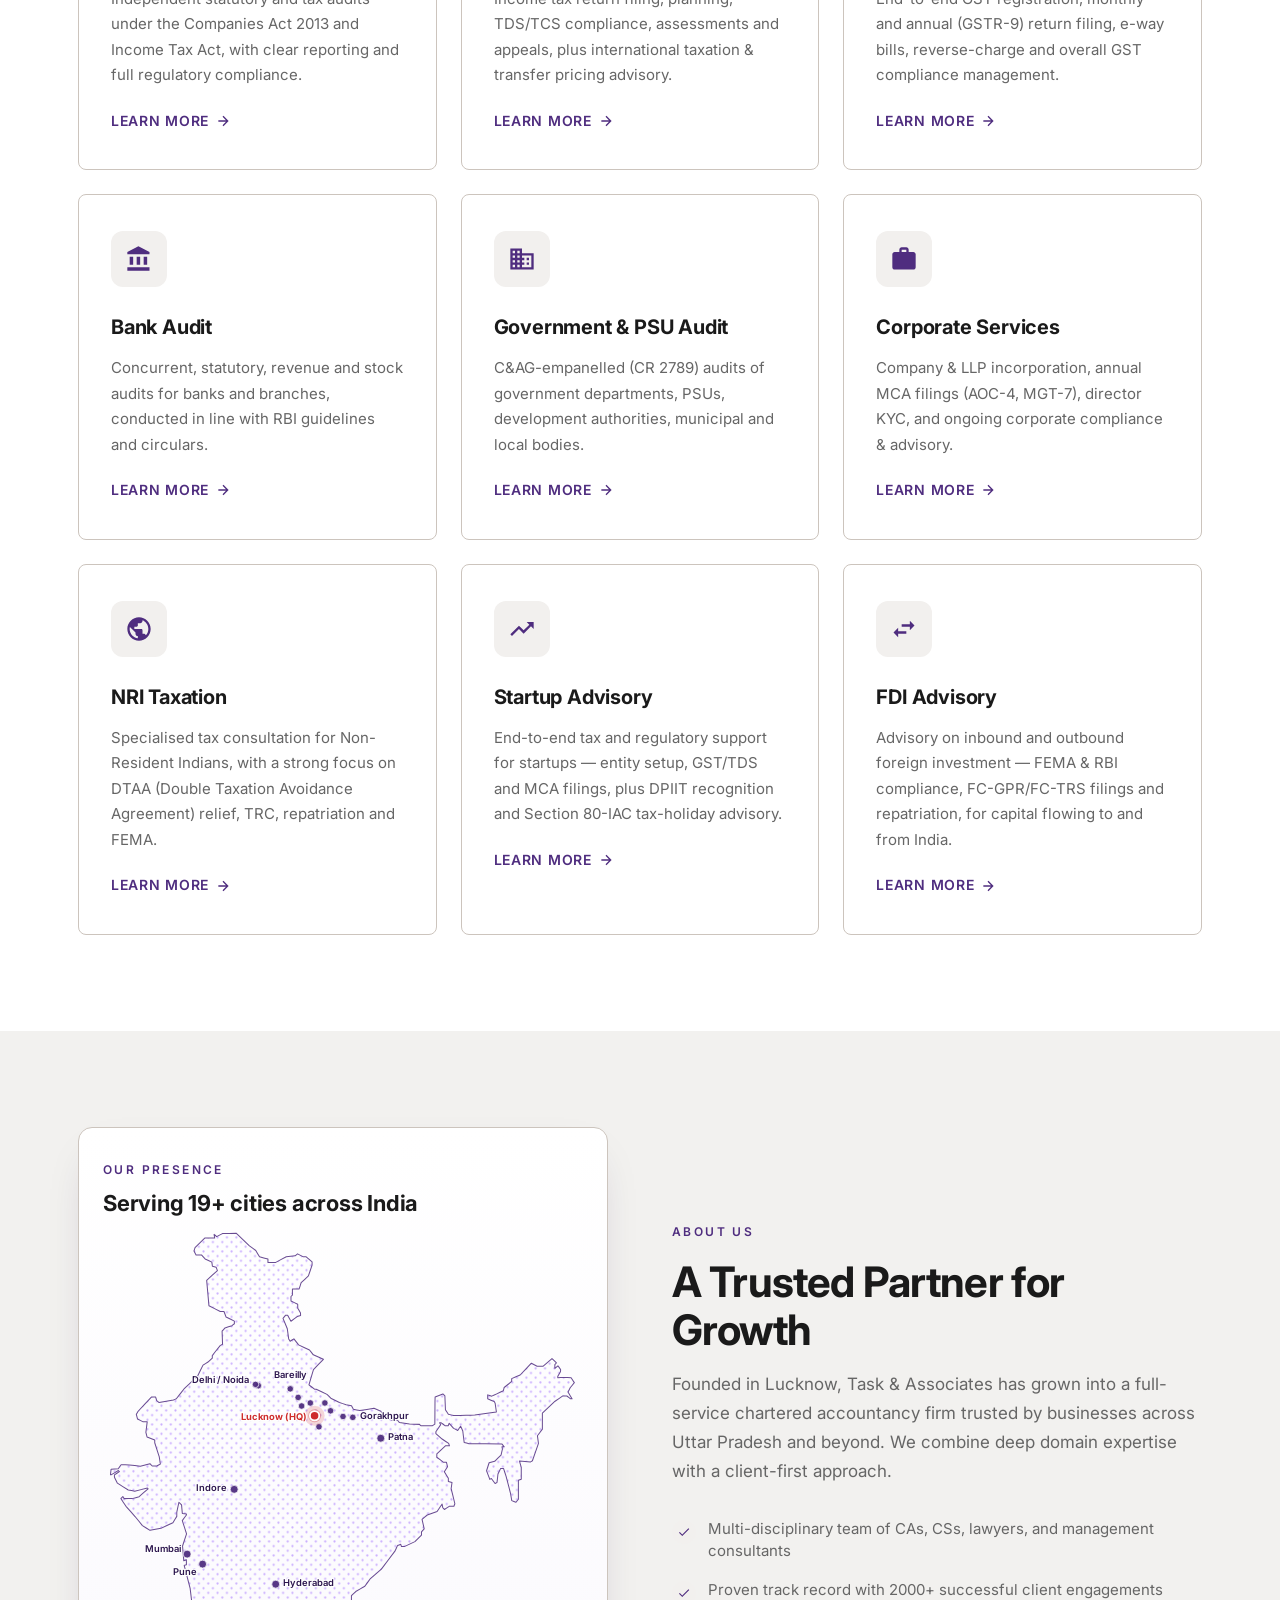
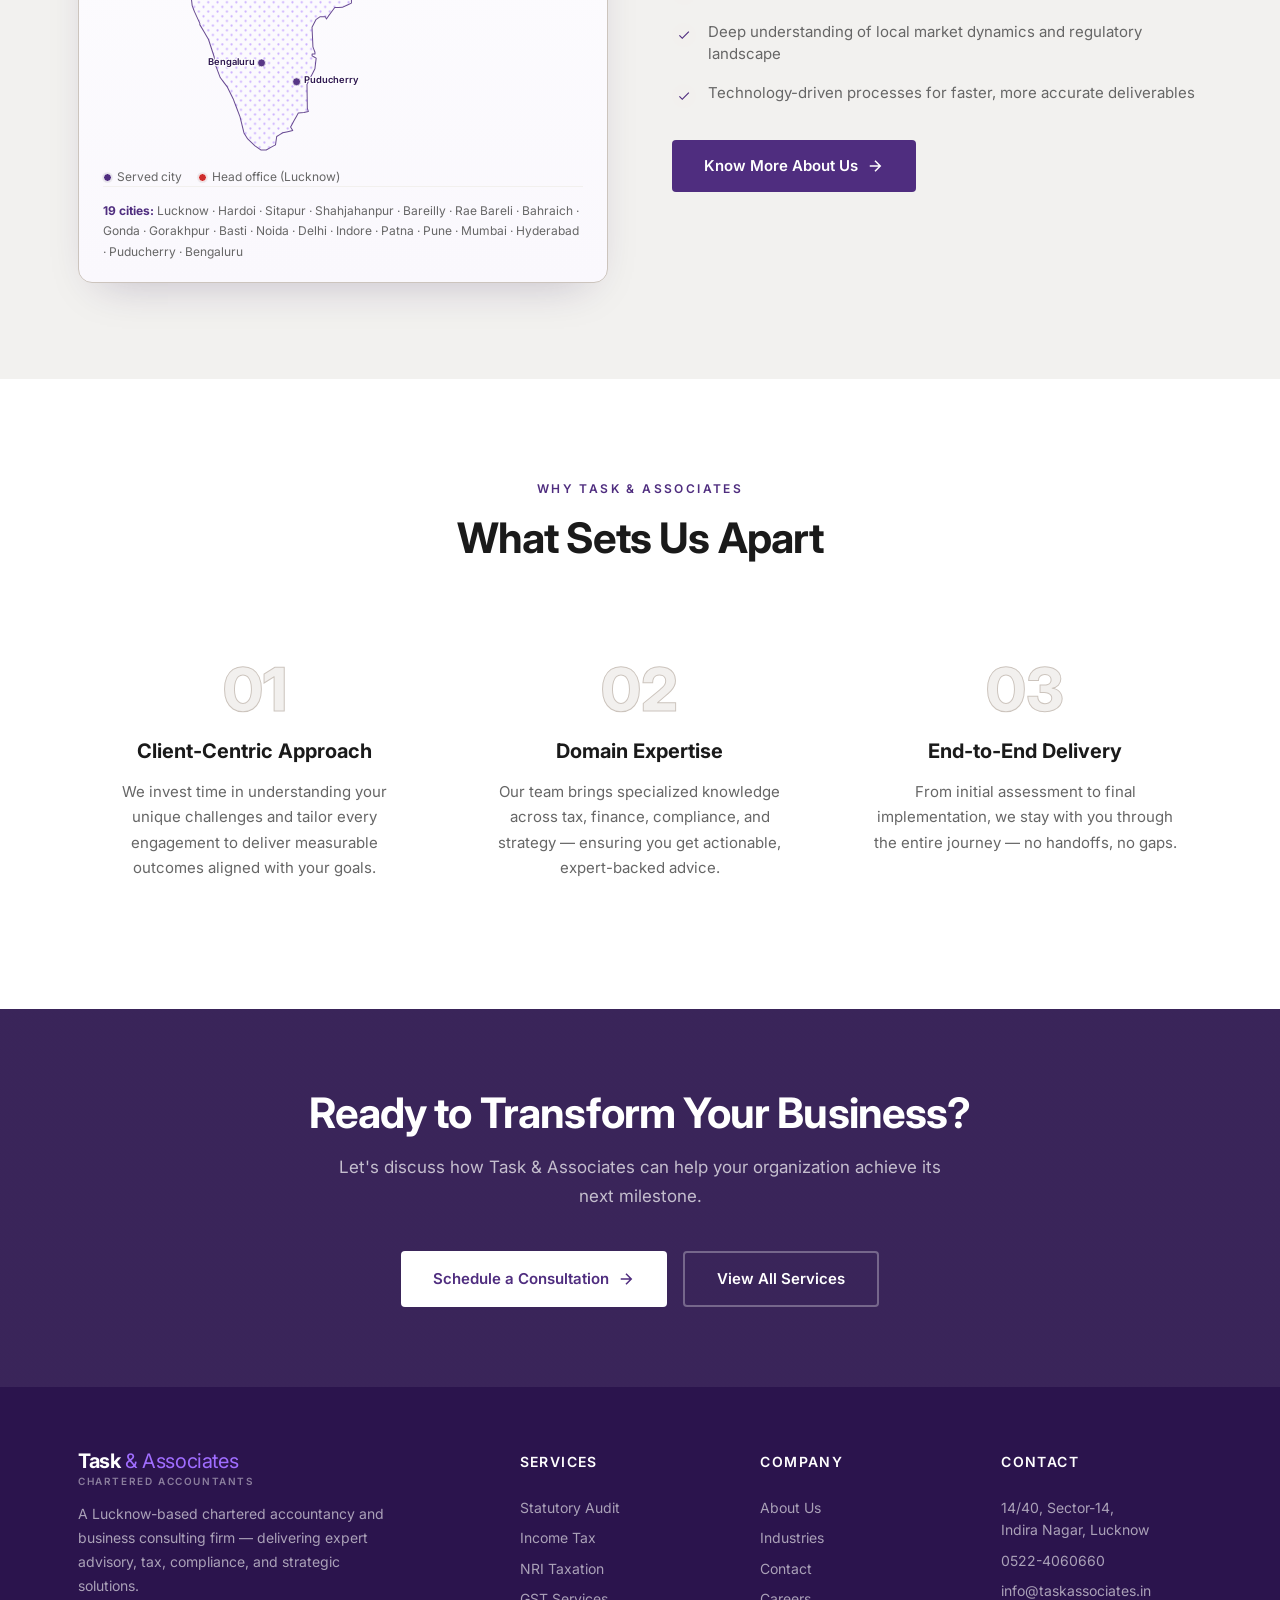
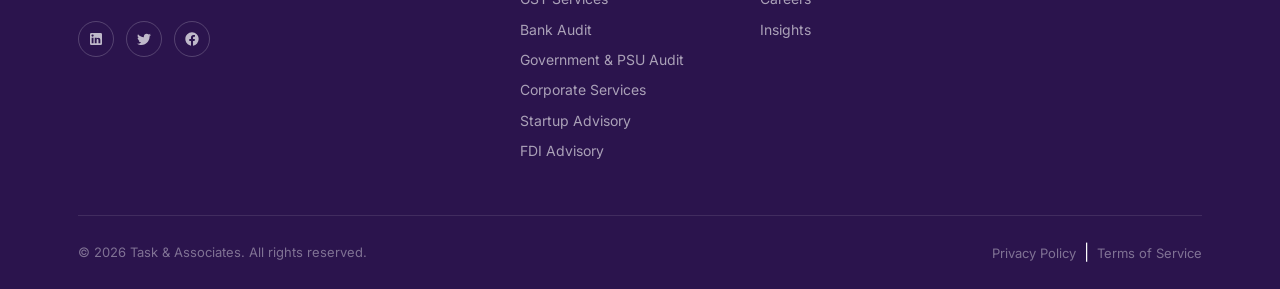
==== commit 30f2c05c: "Remove India-UAE-GCC corridor phrasing from FDI everywhere FDI now framed simply as foreign investme" ====
--- a/index.html
+++ b/index.html
@@ -198,7 +198,7 @@
             <svg viewBox="0 0 24 24"><path d="M6.99 11L3 15l3.99 4v-3H14v-2H6.99v-3zM21 9l-3.99-4v3H10v2h7.01v3L21 9z"/></svg>
           </div>
           <h3>FDI Advisory</h3>
-          <p>Advisory on inbound and outbound foreign investment across the India–UAE–GCC corridor — FEMA &amp; RBI compliance, FC-GPR/FC-TRS filings and repatriation, for capital flowing to and from India.</p>
+          <p>Advisory on inbound and outbound foreign investment — FEMA &amp; RBI compliance, FC-GPR/FC-TRS filings and repatriation, for capital flowing to and from India.</p>
           <a href="services.html#fdi-advisory" class="service-link">
             Learn More
             <svg viewBox="0 0 24 24" fill="none" stroke="currentColor" stroke-width="2"><path d="M5 12h14M12 5l7 7-7 7"/></svg>
